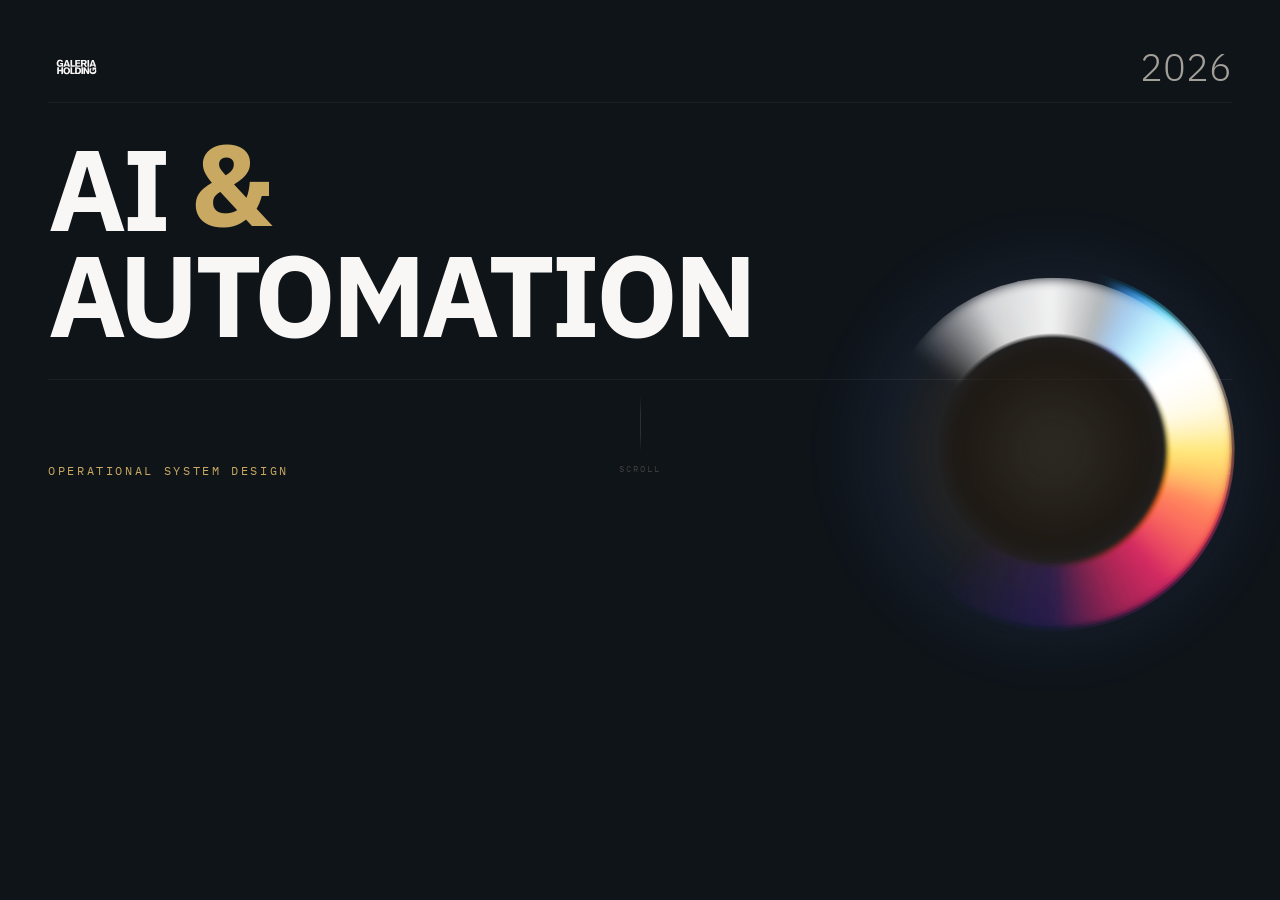
==== index.html @ 7ca1f075 "feat: capa v3 · anel 3D com aberração cromática (Apple-style) Substitui a onda concêntrica minimal p" ====
<!DOCTYPE html>
<html lang="pt-BR">
<head>
  <meta charset="UTF-8" />
  <meta name="viewport" content="width=device-width, initial-scale=1.0" />
  <meta name="description" content="AI &amp; Automation · Pitch Deck Executivo. Sistema operacional de IA para a Galeria Holding." />
  <title>AI &amp; Automation · Pitch Deck Executivo</title>

  <link rel="preconnect" href="https://fonts.googleapis.com" />
  <link rel="preconnect" href="https://fonts.gstatic.com" crossorigin />
  <!-- IBM Plex Sans + Mono · tipografia geométrica Bauhaus (display + body + labels técnicos).
       Inter Tight e Instrument Sans permanecem como fallback caso o CDN da Google falhe. -->
  <link href="https://fonts.googleapis.com/css2?family=IBM+Plex+Sans:wght@300;400;500;600;700&family=IBM+Plex+Mono:wght@400;500&family=Inter+Tight:wght@300;400;500;600;700&display=swap" rel="stylesheet" />

  <link rel="stylesheet" href="styles.css" />
</head>

<body class="is-on-cover">
  <!-- Watermark fixo do logo Galeria Holding · fica imóvel atrás dos slides -->
  <div class="watermark" aria-hidden="true"></div>

  <!-- ============================================================
       NAV FIXA — 4 atos (índice condensado)
       ============================================================ -->
  <nav class="nav" aria-label="Navegação primária">
    <a class="nav__brand" href="#sec-01" aria-label="Galeria Holding · AI &amp; Automation">
      <span class="nav__brand-logo" role="img" aria-label="Galeria Holding"></span>
      <span class="nav__brand-sep" aria-hidden="true">·</span>
      <span class="nav__brand-bu">AI &amp; Automation</span>
    </a>

    <ul class="nav__list" role="list">
      <li><a href="#sec-01" data-nav="01" data-ato-start="01" data-ato-end="04"><span class="nav__num">I</span><span class="nav__label">Visão</span></a></li>
      <li><a href="#sec-05" data-nav="05" data-ato-start="05" data-ato-end="11"><span class="nav__num">II</span><span class="nav__label">Modelo</span></a></li>
      <li><a href="#sec-12" data-nav="12" data-ato-start="12" data-ato-end="17"><span class="nav__num">III</span><span class="nav__label">Caso financeiro</span></a></li>
      <li><a href="#sec-18" data-nav="18" data-ato-start="18" data-ato-end="22"><span class="nav__num">IV</span><span class="nav__label">Decisão</span></a></li>
    </ul>

    <button class="nav__toggle" aria-label="Abrir menu" aria-expanded="false">
      <span></span><span></span><span></span>
    </button>
  </nav>

  <!-- Componente 1 — barra de progresso de scroll -->
  <div class="progress" aria-hidden="true">
    <div class="progress__fill" id="progress-fill"></div>
  </div>

  <main class="deck">

    <!-- ============================================================ -->
    <!-- SLIDE 00 · CAPA BRUTALIST                                     -->
    <!-- ============================================================ -->
    <section id="sec-00" class="section section--intro" data-section="00">
      <div class="intro">
        <header class="intro__top" data-reveal>
          <span class="intro__brand-logo" role="img" aria-label="Galeria Holding"></span>
          <span class="intro__year">2026</span>
        </header>

        <h1 class="intro__name" aria-label="AI &amp; Automation">
          <span class="intro__name-line" data-stagger="0">AI <span class="intro__amp" aria-hidden="true">&amp;</span></span>
          <span class="intro__name-line" data-stagger="1">AUTOMATION</span>
        </h1>

        <footer class="intro__bottom" data-reveal>
          <span class="intro__tagline">Operational System Design</span>
          <div class="intro__scroll" aria-hidden="true">
            <span class="intro__scroll-line"></span>
            <span class="intro__scroll-label">scroll</span>
          </div>
          <span class="intro__page">00 / 22</span>
        </footer>
      </div>

      <!-- ===========================================================
           Elemento visual · anel 3D com aberração cromática
           Inspirado em efeitos de luz refratada (Apple Vision Pro).
           Estrutura de divs com conic-gradient + radial mask + blur,
           rotacionando continuamente. Múltiplas camadas com hue-rotate
           e blend modes simulam separação RGB realista de prisma.
           =========================================================== -->
      <div class="intro__viz" aria-hidden="true">
        <div class="ring-3d">
          <!-- Halo difuso externo · respiração luminosa -->
          <div class="ring-3d__halo"></div>
          <!-- Anel base com gradiente espectral (camada principal) -->
          <div class="ring-3d__spectrum"></div>
          <!-- Aberração cromática · cópia deslocada em vermelho -->
          <div class="ring-3d__spectrum ring-3d__spectrum--r"></div>
          <!-- Aberração cromática · cópia deslocada em azul -->
          <div class="ring-3d__spectrum ring-3d__spectrum--b"></div>
          <!-- Highlight especular branco · simula reflexão de luz -->
          <div class="ring-3d__highlight"></div>
          <!-- Sombra interna · dá profundidade volumétrica -->
          <div class="ring-3d__shadow"></div>
        </div>
      </div>
    </section>

    <!-- ============================================================ -->
    <!-- SLIDE 01 · A Visão                                            -->
    <!-- ============================================================ -->
    <section id="sec-01" class="section section--cover" data-section="01" data-ato="I">
      <div class="aurora" aria-hidden="true">
        <div class="aurora__blob aurora__blob--a"></div>
        <div class="aurora__blob aurora__blob--b"></div>
        <div class="aurora__blob aurora__blob--c"></div>
      </div>

      <div class="container container--center">
        <div class="section__label" data-reveal>Ato I · 01 · A Visão</div>

        <h1 class="cover__headline">
          <span class="cover__line cover__line--mute" data-stagger="0">Vamos desenhar o sistema operacional de IA para toda a holding.</span>
          <span class="cover__line cover__line--accent" data-stagger="1">Começando pela agência.</span>
        </h1>

        <p class="cover__caption" data-stagger="2">
          Marcelo Azevedo · Founder, AI &amp; Automation
        </p>
      </div>
    </section>

    <!-- ============================================================ -->
    <!-- SLIDE 02 · O Diagnóstico                                      -->
    <!-- ============================================================ -->
    <section id="sec-02" class="section" data-section="02" data-ato="I">
      <div class="container">
        <header class="section__header">
          <div class="section__label" data-reveal>Ato I · 02 · O Diagnóstico</div>
          <h2 class="h2 big-statement" data-reveal>
            Quando alguém sai, o processo desaparece.
          </h2>
          <p class="section__sub" data-reveal>
            O grupo cresceu e as empresas se multiplicaram. Os processos operacionais que sustentam esse crescimento continuam descentralizados, dependentes de esforço manual e residentes na cabeça das pessoas que os executam.
          </p>
        </header>

        <div class="diag-grid">
          <article class="diag-item" data-reveal>
            <span class="diag-item__num">01</span>
            <h3 class="diag-item__title">A resposta histórica para o crescimento foi contratar.</h3>
            <p class="diag-item__body">Aumento linear de contratações perpetua a premissa de que faturamento exige aumento proporcional de folha de pagamento.</p>
          </article>
          <article class="diag-item" data-reveal>
            <span class="diag-item__num">02</span>
            <h3 class="diag-item__title">O desperdício operacional é invisível.</h3>
            <p class="diag-item__body">Não há medição centralizada. Por isso, nossa primeira entrega não é uma automação complexa. É um <strong>sistema de visibilidade</strong>.</p>
          </article>
        </div>
      </div>
    </section>

    <!-- ============================================================ -->
    <!-- SLIDE 03 · O Mapa Externo (condensado)                        -->
    <!-- ============================================================ -->
    <section id="sec-03" class="section" data-section="03" data-ato="I">
      <div class="container">
        <header class="section__header">
          <div class="section__label" data-reveal>Ato I · 03 · O Mapa Externo</div>
          <h2 class="h2 big-statement" data-reveal>
            A Publicis cresceu 5,8% em um mercado em contração.<br />
            <span class="accent-text">Eles mudaram a operação antes de implementar a tecnologia.</span>
          </h2>
        </header>

        <div class="hero-pair" data-reveal>
          <span class="hero-pair__num magnet" data-magnet>+5,8<span class="hero-pair__pct">%</span></span>
          <div class="hero-pair__caption">
            <span class="hero-pair__label">Crescimento orgânico Publicis 2024</span>
            <p>Acima da média do mercado global após €300M investidos em IA integrada.</p>
          </div>
        </div>

        <div class="market-cards">
          <article class="market-card" data-reveal>
            <header class="market-card__head">
              <h4 class="market-card__brand">WPP Open</h4>
              <span class="market-card__tag">Plataforma própria de IA</span>
            </header>
            <ul class="market-card__stats">
              <li><span class="stat__num">50.000</span><span class="stat__label">usuários ativos/mês</span></li>
              <li><span class="stat__num">29.000</span><span class="stat__label">agentes customizados</span></li>
              <li class="market-card__highlight">
                <span class="stat__num">2 semanas → 4 minutos</span>
                <span class="stat__label">tempo de criação de campanha</span>
              </li>
            </ul>
          </article>

          <article class="market-card" data-reveal>
            <header class="market-card__head">
              <h4 class="market-card__brand">Publicis CoreAI</h4>
              <span class="market-card__tag">Operating model AI-powered</span>
            </header>
            <ul class="market-card__stats">
              <li><span class="stat__num">€300M</span><span class="stat__label">em 3 anos</span></li>
              <li><span class="stat__num">73%</span><span class="stat__label">do modelo operacional integrado</span></li>
              <li class="market-card__highlight">
                <span class="stat__num">Talentos, governança e cobrança</span>
                <span class="stat__label">alterados antes da automação</span>
              </li>
            </ul>
          </article>
        </div>

        <p class="section__footnote" data-reveal>
          Esses números calibram direção estratégica, não escala comparável de investimento.
        </p>
      </div>
    </section>

    <!-- ============================================================ -->
    <!-- SLIDE 04 · 95% Falham                                         -->
    <!-- ============================================================ -->
    <section id="sec-04" class="section" data-section="04" data-ato="I">
      <div class="container">
        <header class="section__header">
          <div class="section__label" data-reveal>Ato I · 04 · 95% Falham</div>
          <h2 class="h2 big-statement" data-reveal>
            95% dos projetos de IA fracassam.<br />
            <span class="accent-text">Nós vamos suceder porque medimos tudo, encerramos projetos ruins rapidamente e exigimos comprovação financeira.</span>
          </h2>
        </header>

        <div class="stat-confront" data-reveal>
          <div class="stat-confront__dominant">
            <span class="stat-confront__num magnet" data-magnet>95<span class="stat-confront__pct">%</span></span>
            <p class="stat-confront__caption">
              dos pilotos de IA generativa em empresas não geram impacto mensurável no P&amp;L.
              <cite>MIT Sloan Management Review, 2025</cite>
            </p>
          </div>
          <div class="stat-confront__minor">
            <span class="stat-confront__num stat-confront__num--accent magnet" data-magnet>5<span class="stat-confront__pct">%</span></span>
            <p class="stat-confront__caption">os que capturam valor financeiro real.</p>
          </div>
        </div>

        <div class="reason-list" data-reveal>
          <article class="reason-item">
            <span class="reason-item__num">01</span>
            <p><strong>Hipóteses pré-registradas + análise causal.</strong> Tempos e metas travados em Git antes de qualquer desenvolvimento.</p>
          </article>
          <article class="reason-item">
            <span class="reason-item__num">02</span>
            <p><strong>Checkpoints com critérios numéricos de corte.</strong> Stage Gates financeiros explícitos. O projeto que não performa, morre.</p>
          </article>
          <article class="reason-item">
            <span class="reason-item__num">03</span>
            <p><strong>Validação estatística em grupos de controle.</strong> Nunca aceitamos relatos subjetivos como métrica de sucesso.</p>
          </article>
        </div>
      </div>
    </section>

    <!-- ============================================================ -->
    <!-- SLIDE 05 · Laboratório → Destino                              -->
    <!-- ============================================================ -->
    <section id="sec-05" class="section" data-section="05" data-ato="II">
      <div class="container">
        <header class="section__header">
          <div class="section__label" data-reveal>Ato II · 05 · Laboratório → Destino</div>
          <h2 class="h2 big-statement" data-reveal>
            A agência é nosso laboratório de testes.<br />
            <span class="accent-text">A holding é o destino final da escala.</span>
          </h2>
          <p class="section__sub" data-reveal>
            Iniciamos onde temos a maior densidade de processos e a infraestrutura técnica mais madura. Quando o modelo gerar retorno comprovado, escalamos para o resto do grupo com risco praticamente zero.
          </p>
        </header>

        <div class="lab-flow" data-reveal>
          <div class="lab-flow__stage lab-flow__stage--lab">
            <span class="lab-flow__role">Laboratório</span>
            <span class="lab-flow__entity">Agência</span>
            <p class="lab-flow__why">
              Processos repetitivos de alta frequência. Equipes habituadas a fluxos ágeis. Infraestrutura de dados madura.
            </p>
          </div>
          <div class="lab-flow__connector" aria-hidden="true">
            <span class="lab-flow__arrow">↗</span>
            <span class="lab-flow__connector-label">propriedade intelectual replicável</span>
          </div>
          <div class="lab-flow__stage lab-flow__stage--dest">
            <span class="lab-flow__role">Destino</span>
            <span class="lab-flow__entity">Galeria <strong>Holding</strong></span>
            <p class="lab-flow__why">
              As demais empresas herdam tecnologia testada. <strong>Tempo de implementação reduzido pela metade.</strong>
            </p>
          </div>
        </div>

        <div class="reason-list" data-reveal>
          <article class="reason-item">
            <span class="reason-item__num">01</span>
            <p><strong>Densidade de processos repetitivos.</strong> A agência concentra o maior volume de fluxos de alta frequência da holding.</p>
          </article>
          <article class="reason-item">
            <span class="reason-item__num">02</span>
            <p><strong>Metodologia documentada como propriedade intelectual.</strong> O conhecimento criado no laboratório vira playbook replicável para as demais empresas do grupo.</p>
          </article>
          <article class="reason-item">
            <span class="reason-item__num">03</span>
            <p><strong>A janela de diferenciação está se fechando.</strong> A vantagem competitiva de hoje vira paridade em 2026 e desvantagem em 2027 se não agirmos agora.</p>
          </article>
        </div>
      </div>
    </section>

    <!-- ============================================================ -->
    <!-- SLIDE 06 · Duas Frentes + Reverse Discovery                   -->
    <!-- ============================================================ -->
    <section id="sec-06" class="section" data-section="06" data-ato="II">
      <div class="container">
        <header class="section__header">
          <div class="section__label" data-reveal>Ato II · 06 · Duas Frentes</div>
          <h2 class="h2 big-statement" data-reveal>
            Os operadores mapeiam seus gargalos. Os engenheiros constroem as soluções.<br />
            <span class="accent-text">Ninguém resiste porque ninguém foi deixado de fora do design.</span>
          </h2>
          <p class="section__sub" data-reveal>
            Duas frentes integradas em retroalimentação contínua: a Sala de Testes capacita operadores a desenharem seus protótipos. A Automação produtiza o que foi validado.
          </p>
        </header>

        <aside class="reverse-discovery" data-reveal>
          <span class="reverse-discovery__tag">O Diferencial · Reverse Discovery</span>
          <p class="reverse-discovery__claim">
            Em transformação digital tradicional: liderança define, técnicos constroem, funcionários resistem.
            <strong>O custo de change management supera o custo de desenvolvimento.</strong>
          </p>
          <ol class="reverse-discovery__steps">
            <li><span class="rd-step__num">1</span> Os operadores mapeiam seus próprios gargalos <em>(semanas 1–2)</em></li>
            <li><span class="rd-step__num">2</span> Eles mesmos constroem protótipos e validam com dados reais <em>(semanas 3–6)</em></li>
            <li><span class="rd-step__num">3</span> A engenharia produtiza o que já foi validado <em>(semanas 7–8)</em></li>
          </ol>
          <p class="reverse-discovery__close">
            O resultado é duplo: gera <strong>propriedade intelectual e cultura de IA simultaneamente</strong>, e elimina o maior custo invisível de qualquer transformação digital: a resistência das equipes.
          </p>
        </aside>

        <div class="frentes" data-reveal>
          <article class="frente frente--evang">
            <span class="frente__tag">Sala de Testes</span>
            <h3 class="frente__title">Metodologia proprietária de Sala de Testes.</h3>
            <p class="frente__body">
              Capacitamos os próprios profissionais operacionais a mapearem seus gargalos, identificarem oportunidades de ganho de tempo e testarem protótipos em suas rotinas diárias.
              <strong>Não trazemos consultores externos para desenhar processos teóricos.</strong>
            </p>
          </article>
          <span class="frentes__loop" aria-hidden="true">⇄</span>
          <article class="frente frente--auto">
            <span class="frente__tag">Automação</span>
            <h3 class="frente__title">Engenharia que produtiza o protótipo validado.</h3>
            <p class="frente__body">
              O time técnico assume os protótipos aprovados pelo usuário final e os transforma em sistemas escaláveis, seguros e integrados. O que a Sala de Testes descobre como prioridade, a Automação constrói como produto.
            </p>
          </article>
        </div>
      </div>
    </section>

    <!-- ============================================================ -->
    <!-- SLIDE 07 · NOVO · Modelo de Negócio Transformado              -->
    <!-- ============================================================ -->
    <section id="sec-07" class="section" data-section="07" data-ato="II">
      <div class="container">
        <header class="section__header">
          <div class="section__label" data-reveal>Ato II · 07 · Modelo de Negócio</div>
          <h2 class="h2 big-statement" data-reveal>
            A eficiência interna nos dá o poder de migrar do modelo de hora/homem<br />
            <span class="accent-text">para modelos comerciais que multiplicam nossa margem de lucro.</span>
          </h2>
          <p class="section__sub" data-reveal>
            No modelo tradicional, eficiência é punida: entregamos mais rápido, cobramos menos. A automação rompe essa barreira ao transformar tempo economizado em margem líquida direta.
          </p>
        </header>

        <div class="frentes" data-reveal>
          <article class="frente frente--evang">
            <span class="frente__tag">Modelo Tradicional</span>
            <h3 class="frente__title">Venda de horas · teto de margem.</h3>
            <p class="frente__body">
              Cobrança por FTE/FEE. Se entregamos o trabalho mais rápido com IA, <strong>faturamos menos do cliente</strong>. Crescimento de receita exige crescimento linear de headcount. Margem operacional comprimida.
            </p>
          </article>
          <span class="frentes__loop" aria-hidden="true">⇄</span>
          <article class="frente frente--auto">
            <span class="frente__tag">Modelo Transformado</span>
            <h3 class="frente__title">Cobrança por entregáveis · margem exponencial.</h3>
            <p class="frente__body">
              <em>Delivery-based</em>, <em>success fee</em>, pacotes estruturados. O tempo economizado pelas automações vira <strong>margem líquida direta</strong>. Mesma equipe atende mais contas sem novas contratações.
            </p>
          </article>
        </div>

        <aside class="callout-soft" data-reveal>
          <span class="callout-soft__tag">A regra do jogo comercial</span>
          <p>
            Não estamos apenas automatizando processos. Estamos <strong>desacoplando a receita do tamanho da equipe</strong>. Toda a velocidade que a IA nos der será revertida em margem líquida para a holding — não em redução de fatura para o cliente.
          </p>
        </aside>
      </div>
    </section>

    <!-- ============================================================ -->
    <!-- SLIDE 08 · NOVO · Diferencial Competitivo · IP Proprietário   -->
    <!-- ============================================================ -->
    <section id="sec-08" class="section" data-section="08" data-ato="II">
      <div class="container">
        <header class="section__header">
          <div class="section__label" data-reveal>Ato II · 08 · IP Proprietário</div>
          <h2 class="h2 big-statement" data-reveal>
            Não estamos comprando software de terceiros.<br />
            <span class="accent-text">Estamos criando propriedade intelectual que aumenta o valuation da holding.</span>
          </h2>
          <p class="section__sub" data-reveal>
            Consultorias externas entregam soluções genéricas. A AI &amp; Automation desenvolve produtos sob medida que se transformam em ativos intangíveis valiosos e novas linhas de receita.
          </p>
        </header>

        <div class="hero-anchor" data-reveal>
          <span class="hero-anchor__num magnet" data-magnet>IP</span>
          <p class="hero-anchor__caption">
            <strong>Intellectual Property</strong> proprietária gerada pelas soluções customizadas desenvolvidas internamente. O que começa como eficiência interna vira receita externa.
          </p>
        </div>

        <ol class="phases-line" data-reveal>
          <li class="phase-step">
            <span class="phase-step__week">1</span>
            <span class="phase-step__title">Reverse Discovery</span>
            <p class="phase-step__detail">Soluções desenhadas pelos próprios operadores. Cada automação resolve uma dor real, mapeada na ponta.</p>
          </li>
          <li class="phase-step">
            <span class="phase-step__week">2</span>
            <span class="phase-step__title">IP Interno</span>
            <p class="phase-step__detail">Engenharia produtiza o validado. Surgem ativos intangíveis exclusivos da holding.</p>
          </li>
          <li class="phase-step">
            <span class="phase-step__week">3</span>
            <span class="phase-step__title">Replicação Holding</span>
            <p class="phase-step__detail">Mesmas soluções escaladas para as outras empresas do grupo a custo marginal próximo de zero.</p>
          </li>
          <li class="phase-step phase-step--reveal">
            <span class="phase-step__week">4</span>
            <span class="phase-step__title">SaaS / Serviço Externo</span>
            <p class="phase-step__detail">Produtos empacotados e licenciados ao mercado. O que começa como eficiência interna vira <strong>receita incremental para o grupo</strong>.</p>
            <span class="phase-step__badge">Nova linha de receita</span>
          </li>
        </ol>

        <p class="section__footnote" data-reveal>
          Se contratarmos uma consultoria externa, terão a mesma tecnologia que qualquer concorrente. Ao construir internamente via Reverse Discovery, criamos <strong>diferenciação competitiva sustentável</strong>.
        </p>
      </div>
    </section>

    <!-- ============================================================ -->
    <!-- SLIDE 09 · Sala de Testes · 8 Semanas                         -->
    <!-- ============================================================ -->
    <section id="sec-09" class="section" data-section="09" data-ato="II">
      <div class="container">
        <header class="section__header">
          <div class="section__label" data-reveal>Ato II · 09 · Sala de Testes</div>
          <h2 class="h2 big-statement" data-reveal>
            Do gargalo identificado à solução em produção: 8 semanas.<br />
            <span class="accent-text">Sem exceções.</span>
          </h2>
          <p class="section__sub" data-reveal>
            O operador valida o valor prático no dia a dia. A engenharia consolida a arquitetura. Ciclo curto, entrega contínua.
          </p>
        </header>

        <div class="hero-anchor" data-reveal>
          <span class="hero-anchor__num magnet" data-magnet>8 <span class="hero-anchor__unit">semanas</span></span>
          <p class="hero-anchor__caption">
            Prazo limite para um departamento passar do mapeamento de dores à entrega de protótipo funcional documentado em produção.
          </p>
        </div>

        <ol class="phases-line" data-reveal>
          <li class="phase-step">
            <span class="phase-step__week">1 · 2</span>
            <span class="phase-step__title">Discovery Operacional</span>
            <p class="phase-step__detail">Distribuição de licenças seguras. Mapeamento de gargalos e retrabalho. <strong>Identificação de 3 projetos prioritários.</strong></p>
          </li>
          <li class="phase-step">
            <span class="phase-step__week">3 · 4</span>
            <span class="phase-step__title">Primeiros testes</span>
            <p class="phase-step__detail">Squads por processo. Construção guiada de prompts e fluxos com acompanhamento diário.</p>
          </li>
          <li class="phase-step">
            <span class="phase-step__week">5 · 6</span>
            <span class="phase-step__title">Iteração e validação</span>
            <p class="phase-step__detail">Refinamento técnico. Testes com dados reais de campanhas sob supervisão de engenharia.</p>
          </li>
          <li class="phase-step">
            <span class="phase-step__week">7</span>
            <span class="phase-step__title">Documentação</span>
            <p class="phase-step__detail">Manual de uso, limites técnicos do modelo e onboarding para o restante do time.</p>
          </li>
          <li class="phase-step">
            <span class="phase-step__week">8</span>
            <span class="phase-step__title">Apresentação e escala</span>
            <p class="phase-step__detail">Demonstração pelo próprio time. Liberação para uso diário. <strong>Quem construiu vira embaixador natural.</strong></p>
          </li>
        </ol>

        <aside class="callout-soft" data-reveal>
          <span class="callout-soft__tag">Sandbox seguro + aceleração Google</span>
          <p>
            Todo o processo roda sob governança estrita em <strong>Claude Enterprise e Gemini Pro</strong>, licenças corporativas com isolamento total de dados confidenciais.
            Hackatons intensivos em <strong>parceria direta com a engenharia do Google</strong> aceleram o desenvolvimento de soluções complexas.
          </p>
        </aside>
      </div>
    </section>

    <!-- ============================================================ -->
    <!-- SLIDE 10 · 9 Departamentos (BS otimizado v3.0)                -->
    <!-- ============================================================ -->
    <section id="sec-10" class="section" data-section="10" data-ato="II">
      <div class="container">
        <header class="section__header">
          <div class="section__label" data-reveal>Ato II · 10 · 9 Departamentos</div>
          <h2 class="h2 big-statement" data-reveal>
            Isto não é um plano conceitual.<br />
            <span class="accent-text">É uma operação em andamento com roadmap claro para cobrir a maior parte da nossa força de trabalho.</span>
          </h2>
          <p class="section__sub" data-reveal>
            <strong>Discovery Ativo</strong> em 4 departamentos (Dados, Mídia, Estratégia, Produção). 5 próximos na fila com cronograma definido. Cada empresa da holding herda uma metodologia já validada.
          </p>
        </header>

        <div class="hero-anchor" data-reveal>
          <span class="hero-anchor__num magnet" data-magnet>9 <span class="hero-anchor__unit">departamentos</span></span>
          <p class="hero-anchor__caption">
            Escopo total de atuação. As áreas escolhidas concentram a maior parte do headcount e dos custos operacionais do grupo.
          </p>
        </div>

        <div class="dept-grid" data-reveal>
          <div class="dept-group dept-group--active">
            <span class="dept-group__status">● Discovery Ativo</span>
            <ul class="dept-list">
              <li><span class="dept-list__name">Dados</span><span class="dept-list__scope">Relatórios, análises táticas, taxonomia, data quality</span></li>
              <li><span class="dept-list__name">Mídia</span><span class="dept-list__scope">Pacing, taxonomia, plano de mídia, requisição, otimização</span></li>
              <li><span class="dept-list__name">Estratégia</span><span class="dept-list__scope">Mapeamento em andamento</span></li>
              <li><span class="dept-list__name">Produção</span><span class="dept-list__scope">Mapeamento em andamento</span></li>
            </ul>
          </div>
          <div class="dept-group dept-group--planned">
            <span class="dept-group__status">○ Planejados</span>
            <ul class="dept-list">
              <li><span class="dept-list__name">Criação</span><span class="dept-list__scope">Inclui outras agências da holding</span></li>
              <li><span class="dept-list__name">Negócios</span><span class="dept-list__scope">Próxima rodada</span></li>
              <li><span class="dept-list__name">Jurídico</span><span class="dept-list__scope">Próxima rodada</span></li>
              <li><span class="dept-list__name">Financeiro</span><span class="dept-list__scope">Próxima rodada</span></li>
              <li><span class="dept-list__name">Talentos &amp; Cultura</span><span class="dept-list__scope">Habilita a transformação cultural da adoção</span></li>
            </ul>
          </div>
        </div>

        <p class="section__footnote" data-reveal>
          A escolha dos 9 setores se baseia em critério financeiro: eles concentram a grande maioria dos funcionários da holding.
          <strong>O mapa de 9 é o multiplicador real do investimento.</strong>
        </p>
      </div>
    </section>

    <!-- ============================================================ -->
    <!-- SLIDE 11 · Duas Camadas de Entrega                            -->
    <!-- ============================================================ -->
    <section id="sec-11" class="section" data-section="11" data-ato="II">
      <div class="container">
        <header class="section__header">
          <div class="section__label" data-reveal>Ato II · 11 · Duas Camadas</div>
          <h2 class="h2 big-statement" data-reveal>
            Em 60 dias, todos na holding veem valor prático.<br />
            <span class="accent-text">Em 6 meses, as automações profundas geram impacto estrutural.</span>
          </h2>
          <p class="section__sub" data-reveal>
            Duas camadas correndo em paralelo: Ferramentas Universais imediatas + Automações por Frente que sustentam o retorno financeiro.
          </p>
        </header>

        <div class="hero-anchor" data-reveal>
          <span class="hero-anchor__num magnet" data-magnet>60 <span class="hero-anchor__unit">dias</span></span>
          <p class="hero-anchor__caption">
            Prazo para implementação das Ferramentas Universais em todas as empresas da holding.
          </p>
        </div>

        <div class="layer-block layer-block--a" data-reveal>
          <span class="layer-block__tag">Bloco A · Ferramentas Universais</span>
          <p class="layer-block__intro">Horizontais. Aplicáveis a qualquer profissional, independente do departamento. Baixíssima complexidade. Alto impacto perceptível imediato.</p>
          <div class="tool-grid">
            <div class="tool"><span class="tool__name">Organização de calendário</span><span class="tool__impact">Menos retrabalho de reagendamento</span></div>
            <div class="tool"><span class="tool__name">Lembretes de cronograma</span><span class="tool__impact">Redução de atrasos por esquecimento</span></div>
            <div class="tool"><span class="tool__name">Filtro de e-mails</span><span class="tool__impact">Foco no que importa, menos ruído</span></div>
            <div class="tool"><span class="tool__name">Follow-up automático</span><span class="tool__impact">Nenhuma entrega cai no esquecimento</span></div>
            <div class="tool"><span class="tool__name">Atas inteligentes</span><span class="tool__impact">Horas semanais de transcrição eliminadas</span></div>
            <div class="tool"><span class="tool__name">Refinamento de briefings</span><span class="tool__impact">Menos rodadas de revisão</span></div>
          </div>
        </div>

        <div class="layer-block layer-block--b" data-reveal>
          <span class="layer-block__tag">Bloco B · Automações por Frente · Mídia + Dados</span>
          <table class="auto-table">
            <thead>
              <tr><th>Tipo</th><th>Mídia</th><th>Dados</th></tr>
            </thead>
            <tbody>
              <tr><td><strong>Monitoramento</strong></td><td>Pacing de campanha</td><td>Relatórios de acompanhamento</td></tr>
              <tr><td><strong>Classificação</strong></td><td>Taxonomia de campanhas</td><td>Validação de taxonomia</td></tr>
              <tr><td><strong>Geração</strong></td><td>Plano de mídia</td><td>Construção de apresentações</td></tr>
              <tr><td><strong>Análise</strong></td><td>Otimização de campanha</td><td>Análises e recomendações</td></tr>
              <tr><td><strong>Integridade</strong></td><td>Requisição de materiais</td><td>Data quality no banco</td></tr>
            </tbody>
          </table>
          <p class="auto-table__footer">
            Stack universal: <strong>n8n · Claude · BigQuery</strong>. Human-in-the-loop em todas. O sistema nunca executa sozinho.
          </p>
        </div>
      </div>
    </section>

    <!-- ============================================================ -->
    <!-- SLIDE 12 · NOVO · Cenários de Futuro                          -->
    <!-- ============================================================ -->
    <section id="sec-12" class="section" data-section="12" data-ato="III">
      <div class="container">
        <header class="section__header">
          <div class="section__label" data-reveal>Ato III · 12 · Cenários de Futuro</div>
          <h2 class="h2 big-statement" data-reveal>
            Sem a unidade, nosso custo de folha crescerá de forma linear com a receita.<br />
            <span class="accent-text">Com a unidade, estabilizamos a folha e escalamos a margem.</span>
          </h2>
        </header>

        <div class="hero-anchor" data-reveal>
          <span class="hero-anchor__num magnet" data-magnet>2.5×</span>
          <p class="hero-anchor__caption">
            Multiplicador médio de custo de contratação e estrutura operacional que a holding enfrentará nos próximos 3 anos se mantiver o crescimento baseado apenas em headcount.
          </p>
        </div>

        <div class="frentes" data-reveal>
          <article class="frente frente--evang">
            <span class="frente__tag">Cenário Sem AI &amp; Automation</span>
            <h3 class="frente__title">Custos sobem na mesma velocidade da receita.</h3>
            <p class="frente__body">
              Para atender o crescimento da carteira, a holding contrata na proporção de novos headcounts. <strong>Margem operacional espremida.</strong> Exposição a custos trabalhistas, turnover e tempo de onboarding cresce.
            </p>
          </article>
          <span class="frentes__loop" aria-hidden="true">⇄</span>
          <article class="frente frente--auto">
            <span class="frente__tag">Cenário Com AI &amp; Automation</span>
            <h3 class="frente__title">Folha estabiliza, receita continua subindo.</h3>
            <p class="frente__body">
              O investimento na unidade estabiliza a necessidade de contratações básicas. A capacidade liberada absorve novos escopos com a equipe atual. <strong>Boca de jacaré de margem líquida se abre.</strong>
            </p>
          </article>
        </div>

        <p class="section__footnote" data-reveal>
          Com a unidade, o custo operacional por cliente atendido cai progressivamente. Sem ela, a holding cresce — mas não enriquece.
        </p>
      </div>
    </section>

    <!-- ============================================================ -->
    <!-- SLIDE 13 · Capacidade Liberada (120h)                         -->
    <!-- ============================================================ -->
    <section id="sec-13" class="section" data-section="13" data-ato="III">
      <div class="container">
        <header class="section__header">
          <div class="section__label" data-reveal>Ato III · 13 · Capacidade Liberada</div>
          <h2 class="h2 big-statement" data-reveal>
            Se 30 profissionais de Mídia e Dados economizarem apenas 4 horas por semana,<br />
            <span class="accent-text">criamos um ativo de 120 horas semanais de capacidade produtiva para a holding.</span>
          </h2>
          <p class="section__sub" data-reveal>
            O objetivo da eficiência não é apenas reduzir custos. É criar flexibilidade operacional — capacidade que pode ser direcionada para novos escopos, qualidade estratégica e desenho de novas soluções.
          </p>
        </header>

        <div class="hero-anchor" data-reveal>
          <span class="hero-anchor__num magnet" data-magnet>120 <span class="hero-anchor__unit">h/semana</span></span>
          <p class="hero-anchor__caption">
            Volume total de horas operacionais liberadas semanalmente sobre uma base conservadora de 30 profissionais de Mídia e Dados.
          </p>
        </div>

        <div class="reason-list" data-reveal>
          <article class="reason-item">
            <span class="reason-item__num">01</span>
            <p><strong>Absorver novos escopos.</strong> Atender clientes atuais com mais escopo sem necessidade de novas contratações.</p>
          </article>
          <article class="reason-item">
            <span class="reason-item__num">02</span>
            <p><strong>Qualidade estratégica.</strong> Profundidade das entregas aumenta, reduzindo risco de perda de contas.</p>
          </article>
          <article class="reason-item">
            <span class="reason-item__num">03</span>
            <p><strong>Desenho de novas soluções.</strong> Profissionais sêniores dedicam tempo a IP que gera nova receita.</p>
          </article>
        </div>

        <p class="section__footnote" data-reveal>
          Os números exatos de impacto financeiro desta capacidade serão calculados em conjunto com o CFO, com base nas taxas de conversão de novos negócios e nos custos reais de contratação evitados.
        </p>
      </div>
    </section>

    <!-- ============================================================ -->
    <!-- SLIDE 14 · NOVO · Novo Modelo Comercial                       -->
    <!-- ============================================================ -->
    <section id="sec-14" class="section" data-section="14" data-ato="III">
      <div class="container">
        <header class="section__header">
          <div class="section__label" data-reveal>Ato III · 14 · Novo Modelo Comercial</div>
          <h2 class="h2 big-statement" data-reveal>
            Desde o Dia 1, qualquer novo cliente entra em modelos de cobrança flexíveis.<br />
            <span class="accent-text">O tempo economizado pela IA vira margem líquida direta.</span>
          </h2>
          <p class="section__sub" data-reveal>
            No modelo de horas, a eficiência destrói receita. No modelo de entregáveis, ela maximiza o lucro. A transição comercial não é consequência — é parte do desenho.
          </p>
        </header>

        <div class="hero-anchor" data-reveal>
          <span class="hero-anchor__num magnet" data-magnet>100<span class="hero-anchor__unit">%</span></span>
          <p class="hero-anchor__caption">
            Percentual do ganho de eficiência interna retido como margem líquida quando operamos sob modelos comerciais de entregáveis ou taxa de sucesso.
          </p>
        </div>

        <div class="phases-line" data-reveal>
          <div class="phase-step">
            <span class="phase-step__week">Ano 1</span>
            <span class="phase-step__title">Novos clientes</span>
            <p class="phase-step__detail">Todos os novos contratos entram sob <strong>delivery-based, success fee ou pacotes estruturados</strong>. Ganho de eficiência retido como margem.</p>
          </div>
          <div class="phase-step">
            <span class="phase-step__week">Ano 2</span>
            <span class="phase-step__title">Renovações</span>
            <p class="phase-step__detail">Transição progressiva dos clientes atuais do modelo FTE/FEE para os novos modelos. Blindagem contra deflação de preços do mercado.</p>
          </div>
          <div class="phase-step">
            <span class="phase-step__week">∞</span>
            <span class="phase-step__title">Margem composta</span>
            <p class="phase-step__detail">A discussão comercial migra de "quantas horas levou" para "qual valor foi entregue". Senioridade do time é valorizada.</p>
          </div>
        </div>

        <p class="section__footnote" data-reveal>
          Se vendermos horas e usarmos IA para sermos mais rápidos, faturamos menos. <strong>Por isso a estratégia comercial é rígida desde o Dia 1.</strong>
        </p>
      </div>
    </section>

    <!-- ============================================================ -->
    <!-- SLIDE 15 · Investimento Ano 1 (tabela detalhada)              -->
    <!-- ============================================================ -->
    <section id="sec-15" class="section" data-section="15" data-ato="III">
      <div class="container">
        <header class="section__header">
          <div class="section__label" data-reveal>Ato III · 15 · Investimento Ano 1</div>
          <h2 class="h2 big-statement" data-reveal>
            Orçamento focado exclusivamente em pessoas e infraestrutura técnica.<br />
            <span class="accent-text">Sem margem de lucro. Cada real com destinação auditável.</span>
          </h2>
          <p class="section__sub" data-reveal>
            Multiplicador 1.5× sobre a massa salarial reflete o custo real fully-loaded (salário + encargos + benefícios), sem nenhuma margem embutida.
          </p>
        </header>

        <div class="hero-anchor" data-reveal>
          <span class="hero-anchor__num magnet" data-magnet>R$ 1.62M</span>
          <p class="hero-anchor__caption">
            Investimento anual em folha de pagamento da equipe especializada. Massa salarial × 1.5× de custo total fully-loaded, sem margem de lucro.
          </p>
        </div>

        <div class="calc-stack" data-reveal>
          <div class="calc-row"><span class="calc-row__key">Marcelo Azevedo · Head / Founder <em>(R$ 36.000 × 1.5×)</em></span><span class="calc-row__val">R$ 648.000/ano</span></div>
          <div class="calc-row"><span class="calc-row__key">João Silva · Product Design Lead <em>(R$ 18.000 × 1.5×)</em></span><span class="calc-row__val">R$ 324.000/ano</span></div>
          <div class="calc-row"><span class="calc-row__key">3 Desenvolvedores · Engenharia de IA <em>(R$ 12.000 × 3 × 1.5×)</em></span><span class="calc-row__val">R$ 648.000/ano</span></div>
          <div class="calc-row calc-row--emph"><span class="calc-row__key">Subtotal Pessoas · Equipe central da unidade</span><span class="calc-row__val accent-text">R$ 1.620.000</span></div>
        </div>

        <aside class="callout-soft" data-reveal>
          <span class="callout-soft__tag">Regras de governança financeira</span>
          <p>
            <strong>Multiplicador 1.5×:</strong> custo real fully-loaded (salário + encargos + benefícios), sem margem de lucro embutida.<br />
            <strong>Licenças NÃO saem do orçamento central:</strong> Claude Pro (R$ 153/mês por usuário) e Gemini Pro são repassados ao centro de custo de cada departamento participante conforme o rollout da sala de testes.<br />
            <strong>Desenvolvimento de automações específicas:</strong> orçados projeto a projeto, fora deste orçamento inicial. Cada um requer aprovação separada.<br />
            <strong>Infraestrutura técnica (Google Cloud / Tools) e investimento total Ano 1:</strong> valores a definir em conjunto com o CFO antes da apresentação final.
          </p>
        </aside>
      </div>
    </section>

    <!-- ============================================================ -->
    <!-- SLIDE 16 · NOVO · Estrutura de Equipe                         -->
    <!-- ============================================================ -->
    <section id="sec-16" class="section" data-section="16" data-ato="III">
      <div class="container">
        <header class="section__header">
          <div class="section__label" data-reveal>Ato III · 16 · Estrutura de Equipe</div>
          <h2 class="h2 big-statement" data-reveal>
            Cinco profissionais seniores dedicados exclusivamente<br />
            <span class="accent-text">a transformar a operação e construir nossos produtos proprietários de IA.</span>
          </h2>
          <p class="section__sub" data-reveal>
            Equipe enxuta e altamente especializada em tempo integral. Sem consultoria externa, sem dependência de fornecedores.
          </p>
        </header>

        <div class="hero-anchor" data-reveal>
          <span class="hero-anchor__num magnet" data-magnet>5 <span class="hero-anchor__unit">FTEs</span></span>
          <p class="hero-anchor__caption">
            Profissionais em tempo integral dedicados à unidade: Head, Product Design Lead e três engenheiros de desenvolvimento de IA.
          </p>
        </div>

        <div class="owners" data-reveal>
          <article class="owner-card">
            <span class="owner-card__role">Head / Founder</span>
            <span class="owner-card__name">Marcelo Azevedo</span>
            <p class="owner-card__scope">
              Direção estratégica da unidade · alinhamento com board da holding · governança de mensuração de resultados · condução das negociações comerciais para implementação dos novos modelos de cobrança.
            </p>
          </article>
          <article class="owner-card">
            <span class="owner-card__role">Product Design Lead</span>
            <span class="owner-card__name">João Silva</span>
            <p class="owner-card__scope">
              Aplicação da metodologia proprietária de Reverse Discovery nas salas de testes · treinamento das equipes dos departamentos · tradução de protótipos em especificações de produto.
            </p>
          </article>
        </div>

        <div class="engineers-line" data-reveal>
          <span class="engineers-line__tag">3 Desenvolvedores · Engenharia de IA</span>
          <p>
            Desenvolvimento técnico das soluções · integração de APIs (<strong>OpenAI, Google Cloud, Claude</strong>) · segurança de dados · desenvolvimento de agentes autônomos · garantia de integração com a infraestrutura de dados da holding.
          </p>
        </div>

        <p class="section__footnote" data-reveal>
          Equipe focada 100% em gerar valor operacional e IP proprietário para a holding. Sem desperdício de overhead.
        </p>
      </div>
    </section>

    <!-- ============================================================ -->
    <!-- SLIDE 17 · NOVO · Riscos & Mitigações                         -->
    <!-- ============================================================ -->
    <section id="sec-17" class="section" data-section="17" data-ato="III">
      <div class="container">
        <header class="section__header">
          <div class="section__label" data-reveal>Ato III · 17 · Riscos &amp; Mitigações</div>
          <h2 class="h2 big-statement" data-reveal>
            Identificamos os três maiores riscos do projeto<br />
            <span class="accent-text">e desenhamos travas de segurança operacionais e técnicas para cada um deles.</span>
          </h2>
        </header>

        <div class="hero-anchor" data-reveal>
          <span class="hero-anchor__num magnet" data-magnet>Zero</span>
          <p class="hero-anchor__caption">
            Tolerância aceita para vazamento de dados de clientes ou desenvolvimento de soluções sem validação real.
          </p>
        </div>

        <div class="reason-list" data-reveal>
          <article class="reason-item">
            <span class="reason-item__num">01</span>
            <p><strong>Vazamento de dados de clientes.</strong> Mitigação: <em>Sandbox Seguro</em>. Licenças corporativas <strong>Claude Enterprise + Gemini Pro</strong> vinculadas à organização. Dados isolados dentro do perímetro de segurança da holding.</p>
          </article>
          <article class="reason-item">
            <span class="reason-item__num">02</span>
            <p><strong>Resistência das equipes na adoção.</strong> Mitigação: <em>Reverse Discovery</em>. Soluções desenhadas pelos próprios operadores nas salas de testes. Quem pede a automação é quem valida e usa.</p>
          </article>
          <article class="reason-item">
            <span class="reason-item__num">03</span>
            <p><strong>Desperdício em soluções inúteis.</strong> Mitigação: <em>Checkpoints com critérios de corte</em>. Engenharia só inicia desenvolvimento após o protótipo ser testado e validado com dados reais pelos operadores.</p>
          </article>
        </div>

        <p class="section__footnote" data-reveal>
          Sandbox Seguro garante conformidade com a LGPD e com as políticas de segurança de dados da holding. Toda automação que publica, envia ou modifica dados de produção passa por aprovação humana (<strong>Human-in-the-loop</strong>).
        </p>
      </div>
    </section>

    <!-- ============================================================ -->
    <!-- SLIDE 18 · Governança de Mensuração · Dia 1                   -->
    <!-- ============================================================ -->
    <section id="sec-18" class="section" data-section="18" data-ato="IV">
      <div class="container">
        <header class="section__header">
          <div class="section__label" data-reveal>Ato IV · 18 · Governança · Dia 1</div>
          <h2 class="h2 big-statement" data-reveal>
            Nós não declaramos sucesso por percepção.<br />
            <span class="accent-text">Medimos desde o primeiro dia com rigor científico.</span>
          </h2>
          <p class="section__sub" data-reveal>
            Sem baseline coletado desde o início, qualquer ganho declarado no futuro é inauditável. Por isso, mensuração e construção correm em paralelo.
          </p>
        </header>

        <div class="hero-anchor" data-reveal>
          <span class="hero-anchor__num magnet" data-magnet>Dia 1</span>
          <p class="hero-anchor__caption">
            Mensuração e construção correm em paralelo. Cada automação tem uma hipótese pré-registrada antes de qualquer desenvolvimento.
          </p>
        </div>

        <div class="reason-list" data-reveal>
          <article class="reason-item">
            <span class="reason-item__num">01</span>
            <p><strong>Hipóteses pré-registradas.</strong> "Se automatizarmos X, o tempo de Y reduzirá em Z%." Registradas antes de qualquer desenvolvimento.</p>
          </article>
          <article class="reason-item">
            <span class="reason-item__num">02</span>
            <p><strong>Grupos de controle.</strong> Validamos causalidade, não correlação. Sem grupo de controle, qualquer ganho é anedótico.</p>
          </article>
          <article class="reason-item">
            <span class="reason-item__num">03</span>
            <p><strong>Auditoria contínua.</strong> Relatórios semanais de progresso, métricas de adoção e impacto financeiro. Nenhum projeto avança sem validação.</p>
          </article>
        </div>

        <p class="section__footnote" data-reveal>
          Isto é o que nos coloca no grupo de 5% que realmente capturam valor. Ajuste retrospectivo de metas é impossível.
        </p>
      </div>
    </section>

    <!-- ============================================================ -->
    <!-- SLIDE 19 · Liderança Interna                                  -->
    <!-- ============================================================ -->
    <section id="sec-19" class="section" data-section="19" data-ato="IV">
      <div class="container">
        <header class="section__header">
          <div class="section__label" data-reveal>Ato IV · 19 · Liderança Interna</div>
          <h2 class="h2 big-statement" data-reveal>
            Esta unidade é liderada por quem conhece profundamente os processos<br />
            <span class="accent-text">e tem o capital reputacional necessário para introduzir mudanças reais.</span>
          </h2>
          <p class="section__sub" data-reveal>
            A transformação não é imposta de cima para baixo. É construída de dentro para fora — por quem fica accountable pelos resultados.
          </p>
        </header>

        <div class="reason-list" data-reveal>
          <article class="reason-item">
            <span class="reason-item__num">01</span>
            <p><strong>Conhecimento profundo de processos.</strong> Liderança interna sabe onde estão as dores reais. Não há ciclo de aprendizado externo.</p>
          </article>
          <article class="reason-item">
            <span class="reason-item__num">02</span>
            <p><strong>Capital reputacional interno.</strong> A confiança construída ao longo do tempo acelera adoção e remove atritos políticos.</p>
          </article>
          <article class="reason-item">
            <span class="reason-item__num">03</span>
            <p><strong>Permanência e accountability.</strong> Quando uma consultoria sai, leva o relatório. A liderança interna fica — accountable por cada resultado.</p>
          </article>
        </div>

        <p class="section__footnote" data-reveal>
          Esta é a maior falha de projetos de transformação digital: a desconexão entre quem desenha e quem opera. Aqui não há essa desconexão.
        </p>
      </div>
    </section>

    <!-- ============================================================ -->
    <!-- SLIDE 20 · Os Três Pedidos                                    -->
    <!-- ============================================================ -->
    <section id="sec-20" class="section" data-section="20" data-ato="IV">
      <div class="container">
        <header class="section__header">
          <div class="section__label" data-reveal>Ato IV · 20 · Os Três Pedidos</div>
          <h2 class="h2 big-statement" data-reveal>
            São três pedidos.<br />
            <span class="accent-text">Orçamento para executar, endosso para liderar mudança, e paciência para validar resultados.</span>
          </h2>
          <p class="section__sub" data-reveal>
            Não é um investimento de risco. É um investimento com métricas claras de retorno, dividido em fases condicionadas a checkpoints.
          </p>
        </header>

        <div class="asks">
          <article class="ask" data-reveal>
            <span class="ask__bignum" aria-hidden="true">01</span>
            <header class="ask__head">
              <span class="ask__num">Pedido 01</span>
              <h3 class="ask__title">Orçamento</h3>
            </header>
            <p class="ask__body">
              Aprovação do investimento de <strong>R$ 1.62M</strong> em folha para os primeiros 12 meses, dividido em fases condicionadas a checkpoints. Cada tranche liberada após comprovação de resultados.
            </p>
          </article>
          <article class="ask ask--accent" data-reveal>
            <span class="ask__bignum" aria-hidden="true">02</span>
            <header class="ask__head">
              <span class="ask__num">Pedido 02</span>
              <h3 class="ask__title">Endosso</h3>
            </header>
            <p class="ask__body">
              <strong>Autoridade para introduzir novos processos</strong>, metodologias e ferramentas sem que cada decisão precise passar por aprovação de comitê. Velocidade é essencial. O time precisa ouvir da liderança que esta iniciativa é prioridade.
            </p>
          </article>
          <article class="ask" data-reveal>
            <span class="ask__bignum" aria-hidden="true">03</span>
            <header class="ask__head">
              <span class="ask__num">Pedido 03</span>
              <h3 class="ask__title">Paciência</h3>
            </header>
            <p class="ask__body">
              <strong>60 dias</strong> para as Ferramentas Universais (cartão de visitas). <strong>6 meses</strong> para o retorno financeiro começar a aparecer no balanço. Não prometemos milagres em 30 dias.
            </p>
          </article>
        </div>
      </div>
    </section>

    <!-- ============================================================ -->
    <!-- SLIDE 21 · A Decisão de Arquitetura                           -->
    <!-- ============================================================ -->
    <section id="sec-21" class="section section--close" data-section="21" data-ato="IV">
      <div class="aurora aurora--mirror" aria-hidden="true">
        <div class="aurora__blob aurora__blob--a"></div>
        <div class="aurora__blob aurora__blob--b"></div>
        <div class="aurora__blob aurora__blob--c"></div>
      </div>

      <div class="container container--center">
        <div class="section__label" data-reveal>Ato IV · 21 · A Decisão É de Hoje</div>

        <h2 class="cover__headline cover__headline--close">
          <span class="cover__line cover__line--mute" data-stagger="0">Essa decisão não é sobre IA.</span>
          <span class="cover__line cover__line--mute" data-stagger="1">Não é sobre tecnologia.</span>
          <span class="cover__line" data-stagger="2">É sobre qual será a arquitetura operacional da Galeria Holding</span>
          <span class="cover__line" data-stagger="3">nos próximos 3 anos.</span>
          <span class="cover__line cover__line--final" data-stagger="4">A escolha é de hoje.</span>
        </h2>

        <div class="cover__signature" data-stagger="5" aria-label="Galeria Holding e AI &amp; Automation">
          <span class="cover__logo" role="img" aria-label="Galeria Holding"></span>
          <span class="cover__signature-divider" aria-hidden="true"></span>
          <span class="cover__signature-name">AI &amp; Automation</span>
        </div>
      </div>
    </section>

    <!-- ============================================================ -->
    <!-- SLIDE 22 · Pendências Estratégicas (próximos 30 dias)         -->
    <!-- ============================================================ -->
    <section id="sec-22" class="section" data-section="22" data-ato="IV">
      <div class="container">
        <header class="section__header">
          <div class="section__label" data-reveal>Ato IV · 22 · Pendências Estratégicas</div>
          <h2 class="h2 big-statement" data-reveal>
            Visão mapeada. Desenvolvimento em progresso.<br />
            <span class="accent-text">Próximos 30 dias: aprofundamento estruturado.</span>
          </h2>
          <p class="section__sub" data-reveal>
            Cinco pendências identificadas, todas com direção clara. Cronograma de quatro semanas para resolução completa antes da apresentação final ao board.
          </p>
        </header>

        <ol class="pending-list" data-reveal>
          <li class="pending-item">
            <span class="pending-item__num">01</span>
            <div class="pending-item__body">
              <h3 class="pending-item__title">Métricas de sucesso por fase</h3>
              <p class="pending-item__desc">KPIs específicos para 90, 180 e 365 dias: taxa de adoção, redução de tempo e ROI por departamento.</p>
            </div>
            <span class="pending-item__timing">Semana 1 · 2</span>
          </li>
          <li class="pending-item">
            <span class="pending-item__num">02</span>
            <div class="pending-item__body">
              <h3 class="pending-item__title">Urgência temporal quantificada</h3>
              <p class="pending-item__desc">Custo de inércia em vantagem competitiva perdida vs. WPP e Publicis nos próximos 24 meses.</p>
            </div>
            <span class="pending-item__timing">Semana 1</span>
          </li>
          <li class="pending-item">
            <span class="pending-item__num">03</span>
            <div class="pending-item__body">
              <h3 class="pending-item__title">Visão de longo prazo · Ano 2 · 3</h3>
              <p class="pending-item__desc">Roadmap de evolução da unidade: centro de custo no Ano 1 → gerador de receita no Ano 3.</p>
            </div>
            <span class="pending-item__timing">Semana 2 · 3</span>
          </li>
          <li class="pending-item">
            <span class="pending-item__num">04</span>
            <div class="pending-item__body">
              <h3 class="pending-item__title">Casos de uso específicos</h3>
              <p class="pending-item__desc">3 a 5 automações concretas mapeadas com escopo, métrica e prazo: atas, taxonomia, relatórios.</p>
            </div>
            <span class="pending-item__timing">Semana 1 · 2</span>
          </li>
          <li class="pending-item">
            <span class="pending-item__num">05</span>
            <div class="pending-item__body">
              <h3 class="pending-item__title">Competência técnica visível</h3>
              <p class="pending-item__desc">Backgrounds dos 3 desenvolvedores e experiências relevantes em LLMOps, integração de APIs e governança de dados.</p>
            </div>
            <span class="pending-item__timing">Semana 2</span>
          </li>
        </ol>

        <p class="section__footnote" data-reveal>
          <strong>Cronograma:</strong> 4 semanas para resolução completa. Apresentação final ao board na <strong>[data a definir]</strong>.
        </p>
      </div>
    </section>

  </main>

  <!-- Componente 2 — bola flutuante (número da seção atual) -->
  <button
    class="nav-toggle"
    id="nav-toggle"
    type="button"
    aria-label="Abrir sumário"
    aria-expanded="false"
    aria-controls="toc"
  >
    <span class="nav-toggle__num" id="nav-current" aria-hidden="true">01</span>
    <span class="nav-toggle__sr">Slide atual</span>
  </button>

  <!-- Componente 2 — overlay full-screen com sumário -->
  <nav
    class="toc"
    id="toc"
    role="dialog"
    aria-modal="true"
    aria-label="Sumário do deck"
    aria-hidden="true"
  >
    <div class="toc__inner">
      <header class="toc__head">
        <span class="toc__eyebrow">Sumário · 22 slides · 4 atos</span>
        <button class="toc__close" id="toc-close" type="button" aria-label="Fechar sumário">
          <span aria-hidden="true">×</span>
        </button>
      </header>
      <ol class="toc__list" id="toc-list" role="list">
        <!-- itens populados via JS a partir do DOM (Variante A) -->
      </ol>
    </div>
  </nav>

  <script src="script.js" defer></script>
</body>
</html>
---- styles.css ----
/* ==========================================================================
   Galeria.ag — BU Automação & IA
   Design tokens conforme Arquitetura Narrativa v2.0
   ========================================================================== */

/* ==========================================================================
   FONTES PROPRIETÁRIAS · Nohemi (Pangram Pangram Foundry)
   Drop os .woff2 em assets/fonts/ — fallback para Inter Tight enquanto isso.
   Pesos esperados: 100 Thin · 200 ExtraLight · 300 Light · 400 Regular ·
                    500 Medium · 600 SemiBold · 700 Bold · 800 ExtraBold · 900 Black
   ========================================================================== */
@font-face {
  font-family: 'Nohemi';
  font-weight: 300;
  font-style: normal;
  font-display: swap;
  src: url('assets/fonts/Nohemi-Light.woff2') format('woff2');
}
@font-face {
  font-family: 'Nohemi';
  font-weight: 400;
  font-style: normal;
  font-display: swap;
  src: url('assets/fonts/Nohemi-Regular.woff2') format('woff2');
}
@font-face {
  font-family: 'Nohemi';
  font-weight: 500;
  font-style: normal;
  font-display: swap;
  src: url('assets/fonts/Nohemi-Medium.woff2') format('woff2');
}
@font-face {
  font-family: 'Nohemi';
  font-weight: 600;
  font-style: normal;
  font-display: swap;
  src: url('assets/fonts/Nohemi-SemiBold.woff2') format('woff2');
}
@font-face {
  font-family: 'Nohemi';
  font-weight: 700;
  font-style: normal;
  font-display: swap;
  src: url('assets/fonts/Nohemi-Bold.woff2') format('woff2');
}
@font-face {
  font-family: 'Nohemi';
  font-weight: 800;
  font-style: normal;
  font-display: swap;
  src: url('assets/fonts/Nohemi-ExtraBold.woff2') format('woff2');
}
@font-face {
  font-family: 'Nohemi';
  font-weight: 900;
  font-style: normal;
  font-display: swap;
  src: url('assets/fonts/Nohemi-Black.woff2') format('woff2');
}

:root {
  /* ----------------------------------------------------------------------
     PREMIUM BAUHAUS · paleta apropriada para C-suite
     - Ouro matte como accent (substitui qualquer roxo/verde anterior)
     - Preto premium aquecido (fundo)
     - Branco quente (texto principal)
     - Geometria rígida: r-pill = 0 (zero arredondamento)
     ---------------------------------------------------------------------- */

  /* Backgrounds — Preto Premium aquecido */
  --bg: #0F1419;
  --bg-s1: #151B22;
  --bg-s2: #1B222B;
  --bg-s3: #222A34;

  /* Accent — Ouro Matte (Bauhaus premium) */
  --accent: #C9A961;
  --accent-hover: #D4B896;                       /* 15% mais claro p/ hover */
  --accent-glow: rgba(201, 169, 97, 0.18);
  --accent-dim: rgba(201, 169, 97, 0.10);
  --accent-soft: rgba(201, 169, 97, 0.40);

  /* Accent secundário · Azul Corporativo (Bauhaus) */
  --accent-2: #1A3A52;
  --accent-2-soft: rgba(26, 58, 82, 0.45);

  /* Text — Branco quente */
  --t1: #F8F7F5;
  --t2: #A3A099;
  --t3: #6B6862;
  --t4: #3D3D3D;                                  /* cinza quente p/ metadados / separadores */

  /* Borders — derivadas do branco quente, mais sutis */
  --border: rgba(248, 247, 245, 0.06);
  --border-med: rgba(248, 247, 245, 0.12);
  --border-strong: rgba(248, 247, 245, 0.22);

  /* Gradiente de marca + glass + elevação (tokenizados) */
  --grad-brand: linear-gradient(90deg, var(--accent), var(--accent-soft));
  --surface-glass: rgba(15, 20, 25, 0.92);
  --surface-glass-blur: blur(24px) saturate(140%);
  --shadow-elev: 0 0 24px var(--accent-glow), 0 0 0 1px var(--border-med);
  --shadow-elev-soft: 0 0 16px var(--accent-glow);

  /* Geometria · Bauhaus = zero arredondamento (pills viram retângulos) */
  --r-pill: 0;

  /* Warning */
  --warning: #FF9F0A;
  --warning-dim: rgba(255, 159, 10, 0.10);
  --warning-glow: rgba(255, 159, 10, 0.20);

  /* Fonts · IBM Plex (geométrica, suíça/Bauhaus). Nohemi e Inter Tight ficam
     como fallback de emergência caso o CDN da Google Fonts esteja indisponível. */
  --font-d: 'IBM Plex Sans', 'Nohemi', 'Inter Tight', system-ui, -apple-system, sans-serif;
  --font-b: 'IBM Plex Sans', system-ui, -apple-system, sans-serif;
  --font-m: 'IBM Plex Mono', 'JetBrains Mono', ui-monospace, monospace;
  /* --font-editorial mantém o nome por compatibilidade; aponta para IBM Plex Sans. */
  --font-editorial: 'IBM Plex Sans', 'Nohemi', system-ui, sans-serif;

  /* Spacing scale — alinhada a grid de 8px (Bauhaus).
     --space-1 (4px) preservado para hairlines/half-grid. */
  --space-1: 4px;
  --space-2: 8px;
  --space-3: 16px;
  --space-4: 16px;
  --space-5: 24px;
  --space-6: 32px;
  --space-7: 48px;
  --space-8: 64px;
  --space-9: 96px;
  --space-10: 128px;

  /* Container */
  --container: 1200px;

  /* Easing */
  --ease-out: cubic-bezier(0.22, 1, 0.36, 1);
  --ease-in-out: cubic-bezier(0.65, 0, 0.35, 1);

  /* Nav */
  --nav-h: 64px;
}

/* ==========================================================================
   Reset & Base
   ========================================================================== */
*, *::before, *::after {
  box-sizing: border-box;
  margin: 0;
  padding: 0;
}

html {
  scroll-behavior: smooth;
  scroll-padding-top: var(--nav-h);
  -webkit-font-smoothing: antialiased;
  -moz-osx-font-smoothing: grayscale;
  text-rendering: optimizeLegibility;
}

body {
  background: var(--bg);
  color: var(--t1);
  font-family: var(--font-b);
  font-size: 17px;
  line-height: 1.6;
  font-weight: 400;
  overflow-x: hidden;
  letter-spacing: -0.005em;
}

img, svg { display: block; max-width: 100%; }

a {
  color: inherit;
  text-decoration: none;
  transition: color 220ms var(--ease-out);
}

button {
  font: inherit;
  color: inherit;
  background: none;
  border: 0;
  cursor: pointer;
}

ul, ol { list-style: none; }

::selection {
  background: var(--accent);
  color: var(--bg);
}

/* ==========================================================================
   Typography
   ========================================================================== */
.h2, .h3 {
  font-family: var(--font-d);
  font-weight: 700;
  letter-spacing: -0.025em;
  line-height: 1.08;
  color: var(--t1);
}

.h2 {
  font-size: clamp(2.2rem, 4.2vw, 3.6rem);
  margin-bottom: var(--space-5);
}

.h3 {
  font-size: clamp(1.6rem, 2.8vw, 2.2rem);
  line-height: 1.15;
  margin-bottom: var(--space-4);
}

.dim { color: var(--t2); }
.accent-text { color: var(--accent); }
.num { font-family: var(--font-m); font-feature-settings: "tnum"; }
.accent { color: var(--accent); }

/* ==========================================================================
   Layout primitives
   ========================================================================== */
.container {
  max-width: var(--container);
  margin: 0 auto;
  padding: 0 var(--space-6);
  width: 100%;
}

.container--center {
  display: flex;
  flex-direction: column;
  align-items: center;
  text-align: center;
  justify-content: center;
  height: 100%;
}

.section {
  position: relative;
  padding: var(--space-10) 0;
  min-height: 100vh;
  display: flex;
  align-items: center;
  border-bottom: 1px solid var(--border);
}

.section:last-child { border-bottom: 0; }

.section__label {
  font-family: var(--font-m);
  font-size: 12px;
  font-weight: 500;
  color: var(--accent);
  letter-spacing: 0.16em;
  text-transform: uppercase;
  margin-bottom: var(--space-6);
  padding-left: var(--space-4);
  position: relative;
  display: inline-block;
}

.section__label::before {
  content: "";
  position: absolute;
  left: 0;
  top: 50%;
  width: 8px;
  height: 1px;
  background: var(--accent);
  transform: translateY(-50%);
}

.section__header { margin-bottom: var(--space-8); }
.section__sub {
  font-size: clamp(1.05rem, 1.5vw, 1.25rem);
  color: var(--t2);
  max-width: 720px;
  line-height: 1.5;
}

/* ==========================================================================
   Reveal animations
   ========================================================================== */
[data-reveal] {
  opacity: 0;
  transform: translateY(24px);
  transition: opacity 700ms var(--ease-out), transform 700ms var(--ease-out);
}

[data-reveal].is-visible {
  opacity: 1;
  transform: translateY(0);
}

[data-reveal-line] {
  opacity: 0;
  transform: translateY(20px);
  transition: opacity 800ms var(--ease-out), transform 800ms var(--ease-out);
}

[data-reveal-line].is-visible {
  opacity: 1;
  transform: translateY(0);
}

@media (prefers-reduced-motion: reduce) {
  *, *::before, *::after {
    animation-duration: 0.01ms !important;
    transition-duration: 0.01ms !important;
  }
  [data-reveal], [data-reveal-line] {
    opacity: 1;
    transform: none;
  }
}

/* ==========================================================================
   Navigation
   ========================================================================== */
.nav {
  position: fixed;
  top: 0;
  left: 0;
  right: 0;
  z-index: 100;
  height: var(--nav-h);
  padding: 0 var(--space-6);
  display: flex;
  align-items: center;
  justify-content: space-between;
  background: rgba(12, 12, 15, 0.65);
  backdrop-filter: blur(20px) saturate(140%);
  -webkit-backdrop-filter: blur(20px) saturate(140%);
  border-bottom: 1px solid transparent;
  transition: border-color 280ms var(--ease-out), background 280ms var(--ease-out);
}

.nav.is-scrolled {
  border-bottom-color: var(--border);
  background: rgba(12, 12, 15, 0.85);
}

.nav__brand {
  display: flex;
  align-items: center;
  gap: var(--space-2);
  font-family: var(--font-d);
  font-weight: 600;
  font-size: 14px;
  letter-spacing: -0.01em;
  color: var(--t1);
}

.nav__brand-mark {
  width: 14px;
  height: 14px;
  border-radius: 4px;
  background: var(--accent);
  box-shadow: 0 0 16px var(--accent-glow);
  position: relative;
}

.nav__brand-mark::after {
  content: "";
  position: absolute;
  inset: 3px;
  background: var(--bg);
  border-radius: 2px;
}

.nav__brand-dim { color: var(--t2); font-weight: 400; }
.nav__brand-sep { color: var(--t3); margin: 0 var(--space-1); }
.nav__brand-bu {
  font-family: var(--font-m);
  font-size: 12px;
  color: var(--t2);
  letter-spacing: 0.04em;
}

.nav__list {
  display: flex;
  gap: var(--space-1);
}

.nav__list a {
  display: flex;
  align-items: center;
  gap: var(--space-2);
  padding: 6px 10px;
  border-radius: 6px;
  font-family: var(--font-m);
  font-size: 11px;
  color: var(--t2);
  transition: all 200ms var(--ease-out);
}

.nav__list a:hover {
  color: var(--t1);
  background: var(--bg-s2);
}

.nav__list a.is-active {
  color: var(--accent);
  background: var(--accent-dim);
}

.nav__num {
  font-weight: 500;
  opacity: 0.6;
}

.nav__list a.is-active .nav__num { opacity: 1; }

.nav__label { letter-spacing: 0.02em; }

.nav__toggle {
  display: none;
  width: 36px;
  height: 36px;
  flex-direction: column;
  justify-content: center;
  align-items: center;
  gap: 5px;
}

.nav__toggle span {
  display: block;
  width: 18px;
  height: 1.5px;
  background: var(--t1);
  transition: transform 220ms var(--ease-out), opacity 220ms;
}

.nav__toggle[aria-expanded="true"] span:nth-child(1) {
  transform: translateY(6.5px) rotate(45deg);
}
.nav__toggle[aria-expanded="true"] span:nth-child(2) {
  opacity: 0;
}
.nav__toggle[aria-expanded="true"] span:nth-child(3) {
  transform: translateY(-6.5px) rotate(-45deg);
}

/* ==========================================================================
   Progress bar
   ========================================================================== */
.progress {
  position: fixed;
  top: var(--nav-h);
  left: 0;
  right: 0;
  height: 2px;
  background: transparent;
  z-index: 99;
  pointer-events: none;
}

.progress__bar {
  height: 100%;
  width: 0%;
  background: linear-gradient(90deg, var(--accent), var(--accent-soft));
  box-shadow: 0 0 12px var(--accent-glow);
  transition: width 80ms linear;
}

/* ==========================================================================
   Seção 00 · Cover
   ========================================================================== */
.section--cover {
  min-height: 100vh;
  padding-top: var(--nav-h);
  padding-bottom: 0;
  overflow: hidden;
  position: relative;
}

.aurora {
  position: absolute;
  inset: 0;
  pointer-events: none;
  overflow: hidden;
  z-index: 0;
}

.aurora__blob {
  position: absolute;
  width: 60vw;
  height: 60vw;
  max-width: 800px;
  max-height: 800px;
  border-radius: 50%;
  filter: blur(120px);
  opacity: 0.4;
  mix-blend-mode: screen;
  animation: aurora-drift 24s ease-in-out infinite;
}

.aurora__blob--a {
  background: var(--accent);
  top: -10%;
  left: -10%;
  animation-delay: 0s;
  opacity: 0.04;
}

.aurora__blob--b {
  background: var(--accent);
  bottom: -10%;
  right: -10%;
  animation-delay: -8s;
  opacity: 0.05;
}

.aurora__blob--c {
  background: #2a6fff;
  top: 30%;
  right: 20%;
  width: 40vw;
  height: 40vw;
  animation-delay: -14s;
  opacity: 0.03;
}

@keyframes aurora-drift {
  0%, 100% { transform: translate(0, 0) scale(1); }
  33% { transform: translate(40px, -30px) scale(1.08); }
  66% { transform: translate(-30px, 30px) scale(0.95); }
}

.section--cover .container {
  position: relative;
  z-index: 1;
}

.cover__headline {
  font-family: var(--font-d);
  font-weight: 700;
  font-size: clamp(2.4rem, 6.5vw, 5.5rem);
  line-height: 1.04;
  letter-spacing: -0.035em;
  margin-bottom: var(--space-7);
  max-width: 1100px;
}

.cover__line {
  display: block;
}

.cover__line--accent { color: var(--accent); }

.cover__subhead {
  font-family: var(--font-b);
  font-size: clamp(1.05rem, 1.7vw, 1.4rem);
  line-height: 1.5;
  color: var(--t2);
  max-width: 620px;
  margin-bottom: var(--space-8);
}

.cover__meta {
  display: flex;
  align-items: center;
  gap: var(--space-4);
  font-family: var(--font-m);
  font-size: 12px;
  color: var(--t3);
  letter-spacing: 0.04em;
}

.cover__meta-dot {
  width: 3px;
  height: 3px;
  border-radius: 50%;
  background: var(--t3);
}

.scroll-indicator {
  position: absolute;
  bottom: var(--space-7);
  left: 50%;
  transform: translateX(-50%);
  display: flex;
  flex-direction: column;
  align-items: center;
  gap: var(--space-3);
  color: var(--accent);
  font-family: var(--font-m);
  font-size: 11px;
  letter-spacing: 0.16em;
  text-transform: uppercase;
  z-index: 2;
  animation: pulse-down 2.6s ease-in-out infinite;
}

.scroll-indicator__icon {
  width: 1px;
  height: 40px;
  background: linear-gradient(to bottom, var(--accent), transparent);
}

@keyframes pulse-down {
  0%, 100% { transform: translateX(-50%) translateY(0); opacity: 0.85; }
  50% { transform: translateX(-50%) translateY(8px); opacity: 1; }
}

/* ==========================================================================
   Seção 01 · O Problema
   ========================================================================== */
.problem__moment {
  margin-bottom: var(--space-10);
}

.problem__moment-marker {
  display: inline-block;
  font-family: var(--font-m);
  font-size: 11px;
  letter-spacing: 0.14em;
  text-transform: uppercase;
  color: var(--t3);
  margin-bottom: var(--space-4);
  padding-bottom: var(--space-2);
  border-bottom: 1px solid var(--border);
}

.problem__blocks {
  display: grid;
  grid-template-columns: 1fr 1fr;
  gap: var(--space-6);
  margin: var(--space-7) 0;
}

.problem__block {
  font-size: 1.05rem;
  line-height: 1.65;
  color: var(--t2);
}

.callout {
  position: relative;
  padding: var(--space-7) var(--space-7);
  margin: var(--space-8) 0;
  border-left: 2px solid var(--accent);
  background: linear-gradient(to right, var(--accent-dim), transparent 60%);
  border-radius: 4px;
}

.callout p {
  font-family: var(--font-d);
  font-weight: 500;
  line-height: 1.3;
  color: var(--t1);
  letter-spacing: -0.018em;
}

.callout--lg p { font-size: clamp(1.4rem, 2.6vw, 2rem); }
.callout--xl p { font-size: clamp(1.5rem, 3vw, 2.4rem); }

.callout__sub {
  margin-top: var(--space-4);
  font-family: var(--font-b) !important;
  font-weight: 400 !important;
  font-size: 1.05rem !important;
  color: var(--t2) !important;
  line-height: 1.55 !important;
}

.callout__punch {
  margin-top: var(--space-5);
  padding-top: var(--space-5);
  border-top: 1px solid var(--border);
  font-family: var(--font-d) !important;
  font-weight: 600 !important;
  font-size: clamp(1.1rem, 1.8vw, 1.4rem) !important;
  color: var(--t1) !important;
  line-height: 1.4 !important;
}

.problem__note {
  font-size: 1rem;
  color: var(--t2);
  line-height: 1.65;
  max-width: 760px;
}

.problem__note strong { color: var(--t1); }

/* Market cards */
.market-cards {
  display: grid;
  grid-template-columns: 1fr 1fr;
  gap: var(--space-5);
  margin: var(--space-7) 0;
}

.market-card {
  background: var(--bg-s1);
  border: 1px solid var(--border);
  border-radius: 12px;
  padding: var(--space-6);
  transition: border-color 320ms var(--ease-out), transform 320ms var(--ease-out);
}

.market-card:hover {
  border-color: var(--border-med);
  transform: translateY(-2px);
}

.market-card__head {
  display: flex;
  justify-content: space-between;
  align-items: baseline;
  margin-bottom: var(--space-5);
  padding-bottom: var(--space-4);
  border-bottom: 1px solid var(--border);
}

.market-card__brand {
  font-family: var(--font-d);
  font-size: 1.4rem;
  font-weight: 700;
  letter-spacing: -0.02em;
}

.market-card__tag {
  font-family: var(--font-m);
  font-size: 11px;
  color: var(--t3);
  letter-spacing: 0.04em;
}

.market-card__stats {
  display: grid;
  grid-template-columns: 1fr 1fr;
  gap: var(--space-5);
  margin-bottom: var(--space-5);
}

.market-card__stats > li:not(.market-card__highlight) .stat__num,
.local-context__big {
  color: var(--accent);
}

.stat__num {
  display: block;
  font-family: var(--font-m);
  font-size: clamp(1.4rem, 2.4vw, 2rem);
  font-weight: 500;
  line-height: 1.1;
  letter-spacing: -0.01em;
  font-feature-settings: "tnum";
  margin-bottom: 4px;
}

.stat__label {
  display: block;
  font-size: 13px;
  color: var(--t3);
  letter-spacing: 0.01em;
}

.market-card__highlight {
  grid-column: 1 / -1;
  padding-top: var(--space-3);
  border-top: 1px dashed var(--border);
}

.market-card__highlight .stat__num {
  font-family: var(--font-d);
  font-size: 1.2rem;
  font-weight: 600;
  color: var(--t1);
}

.market-card__caption {
  font-size: 13px;
  color: var(--t3);
  line-height: 1.55;
  font-style: italic;
}

.local-context {
  display: flex;
  align-items: center;
  gap: var(--space-6);
  padding: var(--space-6);
  background: var(--bg-s1);
  border: 1px solid var(--border);
  border-radius: 12px;
  margin-top: var(--space-6);
}

.local-context__big {
  font-family: var(--font-m);
  font-size: clamp(3rem, 6vw, 4.5rem);
  font-weight: 500;
  line-height: 1;
  flex-shrink: 0;
}

.local-context p {
  font-size: 1.1rem;
  color: var(--t2);
  line-height: 1.55;
}

.local-context p strong { color: var(--t1); }

/* Bridge */
.bridge {
  margin-top: var(--space-9);
  padding: var(--space-8) 0;
  text-align: center;
}

.bridge__divider {
  width: 1px;
  height: 64px;
  background: linear-gradient(to bottom, transparent, var(--accent), transparent);
  margin: 0 auto var(--space-7);
}

.bridge__quote {
  max-width: 880px;
  margin: 0 auto;
}

.bridge__quote p {
  font-family: var(--font-d);
  font-size: clamp(1.4rem, 2.6vw, 2rem);
  font-weight: 500;
  line-height: 1.35;
  letter-spacing: -0.02em;
  color: var(--t1);
  margin-bottom: var(--space-3);
}

.bridge__quote cite {
  display: block;
  margin-top: var(--space-5);
  font-family: var(--font-m);
  font-size: 12px;
  font-style: normal;
  color: var(--t3);
  letter-spacing: 0.03em;
}

.pulse-accent {
  color: var(--accent);
  animation: pulse-text 2.4s ease-in-out infinite;
  display: inline-block;
}

@keyframes pulse-text {
  0%, 100% { opacity: 1; text-shadow: 0 0 0 transparent; }
  50% { opacity: 1; text-shadow: 0 0 20px var(--accent-glow); }
}

/* ==========================================================================
   Seção 02 · Posicionamento
   ========================================================================== */
.maturity {
  margin: var(--space-8) 0 var(--space-9);
  padding: var(--space-6);
  background: var(--bg-s1);
  border: 1px solid var(--border);
  border-radius: 12px;
}

.maturity__header {
  display: flex;
  justify-content: space-between;
  align-items: baseline;
  margin-bottom: var(--space-5);
  flex-wrap: wrap;
  gap: var(--space-3);
}

.maturity__caption {
  font-family: var(--font-m);
  font-size: 11px;
  letter-spacing: 0.12em;
  text-transform: uppercase;
  color: var(--t3);
}

.maturity__title {
  font-family: var(--font-d);
  font-size: 1.05rem;
  color: var(--t2);
}

.maturity__title strong {
  color: var(--accent);
  font-weight: 600;
}

.maturity__stages {
  display: grid;
  grid-template-columns: repeat(5, 1fr);
  gap: var(--space-3);
  margin-bottom: var(--space-4);
}

.maturity__stage {
  font-family: var(--font-m);
  font-size: 11px;
  letter-spacing: 0.04em;
  color: var(--t3);
  text-align: center;
  padding-bottom: var(--space-2);
  border-bottom: 1px solid var(--border);
  transition: color 240ms var(--ease-out);
}

.maturity__stage--active {
  color: var(--accent);
  border-bottom-color: var(--accent);
}

.maturity__bar {
  height: 6px;
  border-radius: 3px;
  background: var(--bg-s3);
  overflow: hidden;
  position: relative;
}

.maturity__bar-fill {
  height: 100%;
  width: 0%;
  background: linear-gradient(90deg, var(--accent-soft), var(--accent));
  box-shadow: 0 0 16px var(--accent-glow);
  border-radius: 3px;
}

.maturity__bar-fill.is-active {
  width: 100%;
  transition: width 1200ms var(--ease-out);
}

/* Assets */
.assets {
  display: grid;
  grid-template-columns: repeat(3, 1fr);
  gap: var(--space-5);
}

.asset {
  position: relative;
  padding: var(--space-6);
  background: var(--bg-s1);
  border: 1px solid var(--border);
  border-radius: 12px;
  transition: transform 320ms var(--ease-out), border-color 320ms var(--ease-out);
}

.asset:hover {
  transform: translateY(-3px);
  border-color: var(--border-med);
}

.asset__num {
  font-family: var(--font-m);
  font-size: 11px;
  letter-spacing: 0.12em;
  color: var(--t3);
  margin-bottom: var(--space-3);
  display: block;
}

.asset__title {
  font-family: var(--font-d);
  font-weight: 700;
  font-size: 1.35rem;
  letter-spacing: -0.018em;
  margin-bottom: var(--space-4);
  line-height: 1.2;
}

.asset__body {
  color: var(--t2);
  line-height: 1.6;
  font-size: 0.98rem;
}

.asset__body strong { color: var(--t1); }

.asset--warning {
  background: linear-gradient(180deg, var(--warning-dim), var(--bg-s1) 60%);
  border-color: rgba(255, 159, 10, 0.3);
}

.asset--warning:hover {
  border-color: var(--warning);
}

.asset__badge {
  position: absolute;
  top: var(--space-4);
  right: var(--space-4);
  font-family: var(--font-m);
  font-size: 10px;
  letter-spacing: 0.08em;
  text-transform: uppercase;
  color: var(--warning);
  padding: 4px 8px;
  background: var(--warning-dim);
  border: 1px solid rgba(255, 159, 10, 0.3);
  border-radius: 4px;
}

/* ==========================================================================
   Seção 03 · A BU
   ========================================================================== */
.horizons {
  display: grid;
  grid-template-columns: repeat(3, 1fr);
  gap: var(--space-5);
  margin-bottom: var(--space-9);
}

.horizon {
  padding: var(--space-6);
  background: var(--bg-s1);
  border: 1px solid var(--border);
  border-radius: 12px;
  transition: border-color 320ms var(--ease-out), transform 320ms var(--ease-out);
}

.horizon:hover {
  border-color: var(--border-med);
  transform: translateY(-2px);
}

.horizon__head {
  display: flex;
  align-items: baseline;
  justify-content: space-between;
  margin-bottom: var(--space-4);
  padding-bottom: var(--space-4);
  border-bottom: 1px solid var(--border);
}

.horizon__num {
  font-family: var(--font-d);
  font-size: 1.4rem;
  font-weight: 700;
  color: var(--accent);
  letter-spacing: -0.02em;
}

.horizon__period {
  font-family: var(--font-m);
  font-size: 11px;
  letter-spacing: 0.06em;
  color: var(--t3);
}

.horizon__title {
  font-family: var(--font-d);
  font-size: 1.4rem;
  font-weight: 700;
  letter-spacing: -0.02em;
  margin-bottom: var(--space-4);
  line-height: 1.18;
}

.horizon__body {
  color: var(--t2);
  font-size: 0.98rem;
  line-height: 1.6;
}

.horizon__body strong { color: var(--t1); }

.horizon--vision {
  background: linear-gradient(180deg, var(--accent-dim), var(--bg-s1) 70%);
  border-color: var(--accent-soft);
}

.horizon--vision .horizon__title {
  font-size: 1.6rem;
}

.horizon--vision:hover {
  border-color: var(--accent);
}

/* Phases split */
.phases {
  position: relative;
  display: grid;
  grid-template-columns: 1fr 1fr;
  gap: var(--space-7);
  margin: var(--space-7) 0 var(--space-5);
  padding: var(--space-7);
  background: var(--bg-s1);
  border: 1px solid var(--border);
  border-radius: 16px;
}

.phases__divider {
  position: absolute;
  top: var(--space-7);
  bottom: var(--space-7);
  left: 50%;
  width: 1px;
  background: linear-gradient(180deg, transparent, var(--accent), transparent);
  transform: translateX(-50%);
}

.phase__tag {
  font-family: var(--font-m);
  font-size: 11px;
  letter-spacing: 0.14em;
  color: var(--accent);
  padding: 4px 10px;
  background: var(--accent-dim);
  border-radius: 4px;
  display: inline-block;
  margin-bottom: var(--space-4);
}

.phase--2 .phase__tag {
  color: var(--t1);
  background: var(--accent);
}

.phase__title {
  font-family: var(--font-d);
  font-size: 1.6rem;
  font-weight: 700;
  letter-spacing: -0.02em;
  margin-bottom: var(--space-5);
}

.phase__list {
  display: flex;
  flex-direction: column;
  gap: var(--space-3);
  margin-bottom: var(--space-5);
}

.phase__list li {
  display: grid;
  grid-template-columns: 88px 1fr;
  gap: var(--space-3);
  align-items: baseline;
}

.phase__key {
  font-family: var(--font-m);
  font-size: 11px;
  letter-spacing: 0.06em;
  color: var(--t3);
  text-transform: uppercase;
}

.phase__list li > span:last-child {
  color: var(--t2);
  font-size: 0.95rem;
  line-height: 1.45;
}

.phase__role {
  font-family: var(--font-d);
  font-weight: 600;
  font-size: 1.1rem;
  color: var(--t1);
  padding-top: var(--space-4);
  border-top: 1px solid var(--border);
}

.phase--2 .phase__role { color: var(--accent); }

.phases__note {
  font-size: 0.98rem;
  color: var(--t2);
  line-height: 1.6;
  margin-bottom: var(--space-8);
  max-width: 820px;
}

.phases__note strong { color: var(--t1); }

/* Mandates */
.mandates {
  margin-bottom: var(--space-8);
}

.mandates__title {
  font-family: var(--font-d);
  font-size: 1.4rem;
  font-weight: 700;
  margin-bottom: var(--space-5);
  letter-spacing: -0.02em;
}

.mandate {
  display: grid;
  grid-template-columns: 80px 1fr;
  gap: var(--space-5);
  padding: var(--space-6);
  margin-bottom: var(--space-4);
  background: var(--bg-s1);
  border: 1px solid var(--border);
  border-radius: 12px;
  transition: background 280ms var(--ease-out), border-color 280ms var(--ease-out);
}

.mandate:hover {
  background: var(--accent-dim);
  border-color: var(--accent-soft);
}

.mandate__num {
  font-family: var(--font-d);
  font-size: 2rem;
  font-weight: 700;
  color: var(--accent);
  letter-spacing: -0.02em;
  line-height: 1;
}

.mandate__title {
  font-family: var(--font-d);
  font-size: 1.25rem;
  font-weight: 600;
  letter-spacing: -0.015em;
  margin-bottom: var(--space-3);
  line-height: 1.25;
}

.mandate__body {
  color: var(--t2);
  font-size: 1rem;
  line-height: 1.6;
}

.mandate__body strong { color: var(--t1); }

/* Not BU */
.not-bu {
  padding: var(--space-5) var(--space-6);
  background: var(--bg-s2);
  border-radius: 10px;
  border-left: 2px solid var(--t3);
}

.not-bu__title {
  font-family: var(--font-m);
  font-size: 11px;
  letter-spacing: 0.14em;
  text-transform: uppercase;
  color: var(--t3);
  margin-bottom: var(--space-3);
}

.not-bu__list {
  display: grid;
  grid-template-columns: 1fr 1fr;
  gap: var(--space-2) var(--space-5);
}

.not-bu__list li {
  font-size: 0.92rem;
  color: var(--t2);
  padding-left: var(--space-4);
  position: relative;
  line-height: 1.5;
}

.not-bu__list li::before {
  content: "×";
  position: absolute;
  left: 0;
  color: var(--t3);
  font-family: var(--font-m);
}

/* ==========================================================================
   Seção 04 · Modelo Financeiro
   ========================================================================== */
.threshold {
  margin-bottom: var(--space-9);
}

.threshold__intro {
  font-family: var(--font-d);
  font-size: 1.3rem;
  color: var(--t2);
  margin-bottom: var(--space-6);
  line-height: 1.4;
  font-weight: 400;
  letter-spacing: -0.01em;
  max-width: 820px;
}

.data-table {
  width: 100%;
  border-collapse: separate;
  border-spacing: 0;
  background: var(--bg-s1);
  border: 1px solid var(--border);
  border-radius: 12px;
  overflow: hidden;
}

.data-table th,
.data-table td {
  padding: var(--space-4) var(--space-5);
  text-align: left;
  border-bottom: 1px solid var(--border);
  font-size: 0.98rem;
}

.data-table tr:last-child th,
.data-table tr:last-child td {
  border-bottom: 0;
}

.data-table thead th {
  font-family: var(--font-m);
  font-size: 11px;
  font-weight: 500;
  letter-spacing: 0.1em;
  text-transform: uppercase;
  color: var(--t3);
  background: var(--bg-s2);
  border-bottom-color: var(--border-med);
}

.data-table tbody th {
  font-weight: 400;
  color: var(--t2);
  font-family: var(--font-b);
}

.data-table tbody td.num,
.data-table tbody th.num,
.data-table thead th.num {
  text-align: right;
  font-family: var(--font-m);
  font-weight: 500;
  color: var(--t1);
  font-feature-settings: "tnum";
}

.data-table tr.emphasis {
  background: var(--accent-dim);
}

.data-table tr.emphasis th,
.data-table tr.emphasis td {
  color: var(--t1);
  font-weight: 600;
}

.data-table tr.emphasis td.accent {
  color: var(--accent);
  font-size: 1.2rem;
}

.badge {
  display: inline-block;
  font-family: var(--font-m);
  font-size: 9px;
  letter-spacing: 0.12em;
  font-weight: 500;
  padding: 2px 6px;
  border-radius: 3px;
  margin-left: var(--space-2);
  vertical-align: 2px;
}

.badge--confirm {
  color: var(--warning);
  background: var(--warning-dim);
  border: 1px solid rgba(255, 159, 10, 0.3);
}

.threshold__note {
  margin-top: var(--space-5);
  font-size: 0.9rem;
  color: var(--t3);
  line-height: 1.55;
  max-width: 820px;
  padding-left: var(--space-4);
  border-left: 1px solid var(--border);
}

/* Dependency circular */
.dependency {
  margin: var(--space-9) 0;
  padding: var(--space-7);
  background: var(--bg-s1);
  border: 1px solid var(--border-med);
  border-radius: 16px;
  position: relative;
}

.dependency__q {
  font-family: var(--font-d);
  font-size: 1.3rem;
  font-weight: 500;
  color: var(--t2);
  margin-bottom: var(--space-4);
  letter-spacing: -0.015em;
}

.dependency__intro {
  font-size: 1.05rem;
  color: var(--t2);
  line-height: 1.6;
  margin-bottom: var(--space-6);
  padding-left: var(--space-5);
  border-left: 1px solid var(--border);
  font-style: italic;
}

.dependency__answer {
  padding-top: var(--space-5);
  border-top: 1px solid var(--border);
}

.dependency__bang {
  display: block;
  font-family: var(--font-d);
  font-size: clamp(2rem, 4vw, 3rem);
  font-weight: 700;
  color: var(--accent);
  letter-spacing: -0.03em;
  line-height: 1;
  margin-bottom: var(--space-4);
}

.dependency__answer p {
  font-size: 1.05rem;
  color: var(--t2);
  line-height: 1.6;
  margin-bottom: var(--space-3);
}

.dependency__answer strong { color: var(--t1); }

.dependency__close {
  font-family: var(--font-d) !important;
  font-size: 1.15rem !important;
  color: var(--t1) !important;
  margin-top: var(--space-4) !important;
  letter-spacing: -0.01em;
}

/* Waves */
.waves__rule {
  padding: var(--space-4) var(--space-5);
  background: var(--warning-dim);
  border-left: 2px solid var(--warning);
  border-radius: 4px;
  font-size: 0.98rem;
  color: var(--t2);
  margin-bottom: var(--space-5);
  line-height: 1.5;
}

.waves__rule strong { color: var(--warning); }

.data-table--waves tbody tr {
  transition: background 220ms var(--ease-out);
}

.data-table--waves tbody tr:hover {
  background: var(--bg-s2);
}

.wave-pill {
  display: inline-flex;
  align-items: center;
  justify-content: center;
  width: 28px;
  height: 28px;
  border-radius: 50%;
  background: var(--bg-s3);
  font-family: var(--font-m);
  font-weight: 600;
  font-size: 13px;
  color: var(--t2);
}

.wave-row[data-wave="0"] .wave-pill {
  color: var(--t3);
}

.wave-row[data-wave="1"] .wave-pill,
.wave-row[data-wave="2"] .wave-pill,
.wave-row[data-wave="3"] .wave-pill {
  background: var(--accent-dim);
  color: var(--accent);
  border: 1px solid var(--accent-soft);
}

/* Checkpoints */
.checkpoints {
  margin: var(--space-9) 0;
}

.checkpoints__title {
  font-family: var(--font-d);
  font-size: 1.4rem;
  font-weight: 700;
  margin-bottom: var(--space-6);
  letter-spacing: -0.02em;
}

.checkpoints__list {
  position: relative;
  padding-left: var(--space-7);
}

.checkpoints__list::before {
  content: "";
  position: absolute;
  left: 13px;
  top: 14px;
  bottom: 14px;
  width: 1px;
  background: linear-gradient(180deg, var(--accent), var(--accent-soft));
}

.checkpoint {
  position: relative;
  padding: var(--space-3) 0 var(--space-5);
  display: flex;
  gap: var(--space-5);
  align-items: flex-start;
}

.checkpoint__diamond {
  position: absolute;
  left: calc(-1 * var(--space-7) + 7px);
  top: var(--space-3);
  width: 14px;
  height: 14px;
  background: var(--accent);
  transform: rotate(45deg);
  box-shadow: 0 0 0 4px var(--bg), 0 0 16px var(--accent-glow);
}

.checkpoint__content {
  display: flex;
  flex-direction: column;
  gap: var(--space-1);
}

.checkpoint__when {
  font-family: var(--font-m);
  font-size: 12px;
  letter-spacing: 0.06em;
  color: var(--accent);
  text-transform: uppercase;
}

.checkpoint__what {
  font-size: 1.05rem;
  color: var(--t2);
  line-height: 1.5;
}

.checkpoint__what strong { color: var(--t1); }

.checkpoints__note {
  margin-top: var(--space-6);
  padding: var(--space-5);
  background: var(--bg-s1);
  border-radius: 8px;
  font-size: 0.95rem;
  color: var(--t2);
  line-height: 1.55;
}

.checkpoints__note strong { color: var(--t1); }

/* Exit cost */
.exit-cost {
  padding: var(--space-6);
  background: var(--bg-s2);
  border-left: 2px solid var(--t2);
  border-radius: 4px;
}

.exit-cost__title {
  font-family: var(--font-d);
  font-size: 1.1rem;
  font-weight: 600;
  margin-bottom: var(--space-3);
  letter-spacing: -0.01em;
}

.exit-cost p {
  font-size: 0.98rem;
  color: var(--t2);
  line-height: 1.6;
}

.exit-cost strong { color: var(--t1); }

/* ==========================================================================
   Seção 05 · Operação
   ========================================================================== */
.pilots {
  margin: var(--space-7) 0;
}

.pilots__tabs {
  display: flex;
  gap: var(--space-1);
  margin-bottom: var(--space-5);
  overflow-x: auto;
  scrollbar-width: thin;
  padding-bottom: var(--space-2);
  border-bottom: 1px solid var(--border);
}

.pilots__tab {
  display: flex;
  flex-direction: column;
  align-items: flex-start;
  gap: 4px;
  padding: var(--space-3) var(--space-5);
  border-radius: 8px 8px 0 0;
  text-align: left;
  white-space: nowrap;
  border-bottom: 2px solid transparent;
  transition: all 240ms var(--ease-out);
  min-width: 160px;
  flex-shrink: 0;
}

.pilots__tab:hover {
  background: var(--bg-s2);
}

.pilots__tab.is-active {
  background: var(--bg-s1);
  border-bottom-color: var(--accent);
}

.pilots__tab-num {
  font-family: var(--font-m);
  font-size: 10px;
  letter-spacing: 0.1em;
  color: var(--t3);
  font-weight: 500;
}

.pilots__tab.is-active .pilots__tab-num { color: var(--accent); }

.pilots__tab-name {
  font-family: var(--font-d);
  font-size: 0.95rem;
  font-weight: 600;
  color: var(--t2);
  letter-spacing: -0.01em;
}

.pilots__tab.is-active .pilots__tab-name { color: var(--t1); }

.pilots__tab-meta {
  font-family: var(--font-m);
  font-size: 9px;
  color: var(--warning);
  letter-spacing: 0.08em;
  text-transform: uppercase;
  padding: 1px 6px;
  background: var(--warning-dim);
  border-radius: 3px;
  margin-top: 4px;
}

.pilots__panels { position: relative; }

.pilot-panel {
  display: none;
  background: var(--bg-s1);
  border: 1px solid var(--border);
  border-radius: 0 12px 12px 12px;
  padding: var(--space-6);
  animation: fade-up 420ms var(--ease-out);
}

.pilot-panel.is-active { display: block; }

@keyframes fade-up {
  from { opacity: 0; transform: translateY(10px); }
  to { opacity: 1; transform: translateY(0); }
}

.pilot__compare {
  display: grid;
  grid-template-columns: 1fr 40px 1fr;
  gap: var(--space-4);
  align-items: stretch;
  margin-bottom: var(--space-6);
}

.pilot__col {
  padding: var(--space-5);
  background: var(--bg);
  border: 1px solid var(--border);
  border-radius: 10px;
  min-height: 140px;
}

.pilot__col--before {
  border-left: 2px solid var(--t3);
}

.pilot__col--after {
  border-left: 2px solid var(--accent);
  background: linear-gradient(180deg, var(--accent-dim), var(--bg) 80%);
}

.pilot__state {
  display: block;
  font-family: var(--font-m);
  font-size: 10px;
  letter-spacing: 0.16em;
  text-transform: uppercase;
  color: var(--t3);
  margin-bottom: var(--space-3);
}

.pilot__col--after .pilot__state { color: var(--accent); }

.pilot__col p {
  font-size: 1rem;
  line-height: 1.55;
  color: var(--t1);
}

.pilot__arrow {
  display: flex;
  align-items: center;
  justify-content: center;
  position: relative;
}

.pilot__arrow::before {
  content: "";
  width: 32px;
  height: 1px;
  background: linear-gradient(90deg, var(--t3), var(--accent));
}

.pilot__arrow::after {
  content: "";
  position: absolute;
  right: 4px;
  width: 6px;
  height: 6px;
  border-right: 1px solid var(--accent);
  border-top: 1px solid var(--accent);
  transform: rotate(45deg);
}

.pilot__foot {
  display: flex;
  justify-content: space-between;
  flex-wrap: wrap;
  gap: var(--space-3);
  padding-top: var(--space-4);
  border-top: 1px solid var(--border);
}

.pilot__stack,
.pilot__hil {
  display: flex;
  align-items: center;
  gap: var(--space-2);
  font-family: var(--font-m);
  font-size: 12px;
  color: var(--t2);
}

.pilot__stack-label {
  color: var(--t3);
  letter-spacing: 0.06em;
  text-transform: uppercase;
  font-size: 10px;
}

.pilot__hil-dot {
  width: 6px;
  height: 6px;
  border-radius: 50%;
  background: var(--accent);
  box-shadow: 0 0 8px var(--accent-glow);
}

/* HIL note */
.hil-note {
  display: flex;
  gap: var(--space-4);
  align-items: flex-start;
  padding: var(--space-5);
  margin: var(--space-7) 0;
  background: var(--bg-s2);
  border-radius: 10px;
}

.hil-note__icon {
  width: 24px;
  height: 24px;
  border-radius: 50%;
  background: var(--accent-dim);
  border: 1px solid var(--accent-soft);
  flex-shrink: 0;
  position: relative;
}

.hil-note__icon::after {
  content: "";
  position: absolute;
  inset: 7px;
  border-radius: 50%;
  background: var(--accent);
}

.hil-note p {
  color: var(--t2);
  font-size: 0.98rem;
  line-height: 1.6;
}

.hil-note strong { color: var(--t1); }

/* Pending block */
.pending {
  margin-top: var(--space-7);
  padding: var(--space-6);
  background: var(--bg-s2);
  border: 1px solid rgba(255, 159, 10, 0.3);
  border-left: 3px solid var(--warning);
  border-radius: 8px;
  position: relative;
}

.pending__head {
  display: flex;
  align-items: center;
  gap: var(--space-3);
  margin-bottom: var(--space-4);
  padding-bottom: var(--space-4);
  border-bottom: 1px solid var(--border);
}

.pending__badge {
  font-family: var(--font-m);
  font-size: 10px;
  letter-spacing: 0.16em;
  font-weight: 600;
  color: var(--warning);
  padding: 4px 10px;
  background: var(--warning-dim);
  border: 1px solid var(--warning);
  border-radius: 4px;
}

.pending__title {
  font-family: var(--font-d);
  font-size: 1.15rem;
  font-weight: 600;
  letter-spacing: -0.01em;
  color: var(--t1);
}

.pending__anchor {
  color: var(--t2);
  line-height: 1.6;
  margin-bottom: var(--space-4);
  font-size: 0.98rem;
}

.pending__anchor strong { color: var(--warning); }

.pending__sugg {
  color: var(--t3);
  font-size: 0.92rem;
  line-height: 1.55;
}

/* ==========================================================================
   Seção 06 · Stack & Governança
   ========================================================================== */
.stack {
  margin-bottom: var(--space-9);
  display: flex;
  flex-direction: column;
  gap: var(--space-2);
}

.stack__layer {
  background: var(--bg-s1);
  border: 1px solid var(--border);
  border-radius: 12px;
  padding: var(--space-5);
  transition: all 320ms var(--ease-out);
  cursor: default;
  transform-origin: bottom;
}

.stack__layer:hover {
  border-color: var(--accent-soft);
  background: linear-gradient(90deg, var(--accent-dim), var(--bg-s1) 30%);
}

.stack__layer-head {
  display: flex;
  align-items: baseline;
  gap: var(--space-4);
  margin-bottom: var(--space-2);
}

.stack__layer-num {
  font-family: var(--font-m);
  font-size: 11px;
  letter-spacing: 0.1em;
  color: var(--accent);
  font-weight: 500;
}

.stack__layer-name {
  font-family: var(--font-d);
  font-size: 1.15rem;
  font-weight: 700;
  letter-spacing: -0.01em;
}

.stack__layer-body {
  color: var(--t2);
  font-size: 0.98rem;
  line-height: 1.55;
}

.stack__layer-body strong { color: var(--t1); }

/* Principles */
.principles { margin-bottom: var(--space-9); }

.principles__title {
  font-family: var(--font-d);
  font-size: 1.4rem;
  font-weight: 700;
  margin-bottom: var(--space-5);
  letter-spacing: -0.02em;
}

.principle {
  padding: var(--space-5) var(--space-6);
  margin-bottom: var(--space-3);
  background: var(--bg-s1);
  border: 1px solid var(--border);
  border-radius: 12px;
  transition: border-color 280ms var(--ease-out);
}

.principle:hover { border-color: var(--border-med); }

.principle__head {
  display: flex;
  justify-content: space-between;
  align-items: center;
  margin-bottom: var(--space-3);
}

.principle__num {
  font-family: var(--font-m);
  font-size: 11px;
  letter-spacing: 0.1em;
  color: var(--accent);
  font-weight: 500;
}

.principle__status {
  display: flex;
  align-items: center;
  gap: var(--space-2);
  font-family: var(--font-m);
  font-size: 10px;
  letter-spacing: 0.1em;
  text-transform: uppercase;
  color: var(--t3);
}

.principle__dot {
  width: 6px;
  height: 6px;
  border-radius: 50%;
  background: var(--accent);
  box-shadow: 0 0 8px var(--accent-glow);
  animation: dot-pulse 2.4s ease-in-out infinite;
}

@keyframes dot-pulse {
  0%, 100% { opacity: 1; }
  50% { opacity: 0.4; }
}

.principle__title {
  font-family: var(--font-d);
  font-size: 1.2rem;
  font-weight: 600;
  letter-spacing: -0.015em;
  margin-bottom: var(--space-3);
  line-height: 1.25;
}

.principle__body {
  color: var(--t2);
  font-size: 0.98rem;
  line-height: 1.6;
  margin-bottom: var(--space-3);
}

.principle__body strong { color: var(--t1); }

.principle__why {
  font-size: 0.9rem;
  color: var(--t3);
  line-height: 1.5;
  padding-left: var(--space-4);
  border-left: 1px solid var(--border);
}

.principle__why strong { color: var(--t2); }

/* Infra cost */
.infra-cost {
  margin-bottom: var(--space-9);
}

.infra-cost__title {
  font-family: var(--font-d);
  font-size: 1.4rem;
  font-weight: 700;
  margin-bottom: var(--space-5);
  letter-spacing: -0.02em;
}

/* LGPD */
.lgpd {
  padding: var(--space-7);
  background: var(--bg-s2);
  border-radius: 16px;
  border: 1px solid var(--border);
}

.lgpd__title {
  font-family: var(--font-d);
  font-size: 1.25rem;
  font-weight: 600;
  margin-bottom: var(--space-5);
  letter-spacing: -0.015em;
}

.lgpd__grid {
  display: grid;
  grid-template-columns: 1fr 1fr;
  gap: var(--space-5);
}

.lgpd__cell h4 {
  font-family: var(--font-m);
  font-size: 11px;
  letter-spacing: 0.12em;
  text-transform: uppercase;
  color: var(--accent);
  margin-bottom: var(--space-2);
  font-weight: 500;
}

.lgpd__cell p {
  color: var(--t2);
  font-size: 0.94rem;
  line-height: 1.55;
}

.lgpd__cell p strong { color: var(--t1); }

/* ==========================================================================
   Seção 07 · Roadmap
   ========================================================================== */
.axes {
  display: grid;
  grid-template-columns: 1fr 1fr;
  gap: var(--space-6);
  margin: var(--space-7) 0;
}

.axis {
  padding: var(--space-6);
  background: var(--bg-s1);
  border: 1px solid var(--border);
  border-radius: 16px;
}

.axis__head {
  display: flex;
  align-items: baseline;
  gap: var(--space-4);
  margin-bottom: var(--space-5);
  padding-bottom: var(--space-4);
  border-bottom: 1px solid var(--border);
}

.axis__tag {
  font-family: var(--font-m);
  font-size: 11px;
  letter-spacing: 0.14em;
  color: var(--accent);
  padding: 4px 10px;
  background: var(--accent-dim);
  border-radius: 4px;
}

.axis__title {
  font-family: var(--font-d);
  font-size: 1.4rem;
  font-weight: 700;
  letter-spacing: -0.02em;
}

.axis__list {
  position: relative;
  padding-left: var(--space-6);
}

.axis__list::before {
  content: "";
  position: absolute;
  left: 7px;
  top: 8px;
  bottom: 8px;
  width: 1px;
  background: var(--border);
}

.milestone {
  position: relative;
  padding-bottom: var(--space-5);
}

.milestone:last-child { padding-bottom: 0; }

.milestone__dot {
  position: absolute;
  left: calc(-1 * var(--space-6) + 3px);
  top: 6px;
  width: 9px;
  height: 9px;
  border-radius: 50%;
  background: var(--bg);
  border: 2px solid var(--accent);
}

.milestone__when {
  display: block;
  font-family: var(--font-m);
  font-size: 12px;
  color: var(--accent);
  letter-spacing: 0.04em;
  margin-bottom: var(--space-1);
}

.milestone__content p {
  color: var(--t2);
  font-size: 0.96rem;
  line-height: 1.5;
}

/* Decisions */
.decisions { margin: var(--space-9) 0; }

.decisions__title {
  font-family: var(--font-d);
  font-size: 1.4rem;
  font-weight: 700;
  margin-bottom: var(--space-6);
  letter-spacing: -0.02em;
}

.decisions__track {
  display: grid;
  grid-template-columns: repeat(5, 1fr);
  gap: var(--space-3);
  position: relative;
}

.decisions__track::before {
  content: "";
  position: absolute;
  top: 12px;
  left: 20px;
  right: 20px;
  height: 1px;
  background: linear-gradient(90deg, var(--accent), var(--accent-soft));
}

.decision {
  display: flex;
  flex-direction: column;
  align-items: center;
  text-align: center;
  gap: var(--space-2);
  padding: 0 var(--space-2);
  position: relative;
}

.decision__diamond {
  width: 18px;
  height: 18px;
  background: var(--accent);
  transform: rotate(45deg);
  box-shadow: 0 0 0 4px var(--bg), 0 0 16px var(--accent-glow);
  animation: dot-pulse 2.4s ease-in-out infinite;
  z-index: 1;
}

.decision__month {
  font-family: var(--font-d);
  font-weight: 700;
  font-size: 0.98rem;
  color: var(--t1);
  margin-top: var(--space-2);
}

.decision__what {
  font-size: 0.85rem;
  color: var(--t2);
  line-height: 1.45;
}

/* Hypotheses */
.hypotheses { margin-top: var(--space-7); }

.hypotheses__title {
  font-family: var(--font-d);
  font-size: 1.4rem;
  font-weight: 700;
  margin-bottom: var(--space-5);
  letter-spacing: -0.02em;
}

.hypothesis-grid {
  display: grid;
  grid-template-columns: repeat(3, 1fr);
  gap: var(--space-4);
  margin-bottom: var(--space-5);
}

.hypothesis {
  padding: var(--space-5);
  background: var(--bg-s1);
  border: 1px solid var(--border);
  border-radius: 12px;
  transition: transform 280ms var(--ease-out), border-color 280ms var(--ease-out);
}

.hypothesis:hover {
  transform: translateY(-2px);
  border-color: var(--accent-soft);
}

.hypothesis__num {
  display: inline-block;
  font-family: var(--font-d);
  font-size: 1.6rem;
  font-weight: 700;
  color: var(--accent);
  letter-spacing: -0.02em;
  line-height: 1;
  margin-bottom: var(--space-2);
}

.hypothesis__topic {
  display: block;
  font-family: var(--font-m);
  font-size: 11px;
  letter-spacing: 0.12em;
  text-transform: uppercase;
  color: var(--t3);
  margin-bottom: var(--space-3);
}

.hypothesis p {
  color: var(--t2);
  font-size: 0.96rem;
  line-height: 1.55;
}

.hypothesis p strong { color: var(--t1); }

.hypotheses__note {
  font-size: 0.95rem;
  color: var(--t2);
  line-height: 1.55;
  padding: var(--space-4) var(--space-5);
  background: var(--bg-s2);
  border-radius: 8px;
  border-left: 2px solid var(--accent);
}

.hypotheses__note strong { color: var(--t1); }

/* ==========================================================================
   Seção 08 · Decisão
   ========================================================================== */
.section--close {
  background: var(--bg);
  position: relative;
  display: block;
}

/* Accountability */
.accountability {
  margin: var(--space-7) 0 var(--space-9);
  padding: var(--space-7);
  background: var(--bg-s1);
  border-radius: 16px;
  border: 1px solid var(--border-med);
}

.accountability__intro {
  font-family: var(--font-d);
  font-size: 1.2rem;
  color: var(--t2);
  margin-bottom: var(--space-6);
  letter-spacing: -0.01em;
}

.accountability__intro strong { color: var(--t1); }

.accountability__names {
  display: grid;
  grid-template-columns: 1fr 1fr;
  gap: var(--space-6);
  margin-bottom: var(--space-5);
  padding: var(--space-5) 0;
  border-top: 1px solid var(--border);
  border-bottom: 1px solid var(--border);
}

.owner {
  display: flex;
  flex-direction: column;
  gap: var(--space-2);
}

.owner__role {
  font-family: var(--font-m);
  font-size: 11px;
  letter-spacing: 0.1em;
  text-transform: uppercase;
  color: var(--accent);
}

.owner__name {
  font-family: var(--font-d);
  font-size: 1.5rem;
  font-weight: 700;
  letter-spacing: -0.02em;
  color: var(--t1);
}

.owner__scope {
  color: var(--t2);
  font-size: 0.92rem;
  line-height: 1.5;
}

.accountability__close {
  font-family: var(--font-d);
  font-size: 1.15rem;
  font-weight: 500;
  color: var(--accent);
  letter-spacing: -0.01em;
  text-align: center;
}

/* Asks */
.asks {
  display: grid;
  grid-template-columns: repeat(3, 1fr);
  gap: var(--space-5);
  margin-bottom: var(--space-9);
}

.ask {
  padding: var(--space-6);
  background: var(--bg-s1);
  border: 1px solid var(--border);
  border-radius: 12px;
  transition: transform 320ms var(--ease-out), border-color 320ms var(--ease-out);
}

.ask:hover {
  transform: translateY(-3px);
  border-color: var(--accent-soft);
}

.ask__head {
  display: flex;
  align-items: center;
  gap: var(--space-3);
  margin-bottom: var(--space-4);
  padding-bottom: var(--space-4);
  border-bottom: 1px solid var(--border);
}

.ask__check {
  width: 22px;
  height: 22px;
  border-radius: 50%;
  border: 1.5px solid var(--accent);
  position: relative;
  flex-shrink: 0;
}

.ask__check::after {
  content: "";
  position: absolute;
  left: 5px;
  top: 8px;
  width: 5px;
  height: 9px;
  border-right: 1.5px solid var(--accent);
  border-bottom: 1.5px solid var(--accent);
  transform: rotate(45deg);
  opacity: 0;
  transition: opacity 360ms var(--ease-out) 200ms;
}

.ask.is-visible .ask__check::after { opacity: 1; }

.ask__num {
  font-family: var(--font-m);
  font-size: 11px;
  letter-spacing: 0.12em;
  text-transform: uppercase;
  color: var(--accent);
}

.ask__title {
  font-family: var(--font-d);
  font-size: 1.3rem;
  font-weight: 700;
  letter-spacing: -0.02em;
  margin-left: auto;
}

.ask__body {
  color: var(--t1);
  font-size: 1rem;
  line-height: 1.55;
  margin-bottom: var(--space-4);
}

.ask__body strong { color: var(--accent); }

.ask__note {
  font-size: 0.88rem;
  color: var(--t3);
  line-height: 1.5;
  padding-top: var(--space-4);
  border-top: 1px solid var(--border);
}

.ask__note em { color: var(--t2); font-style: normal; }

/* Closing */
.closing {
  text-align: center;
  margin: var(--space-9) 0 var(--space-8);
  padding: var(--space-8) 0;
}

.closing blockquote { max-width: 880px; margin: 0 auto; }

.closing blockquote p {
  font-family: var(--font-d);
  font-size: clamp(1.2rem, 2.2vw, 1.7rem);
  font-weight: 400;
  line-height: 1.45;
  letter-spacing: -0.015em;
  color: var(--t2);
  margin-bottom: var(--space-4);
}

.closing blockquote p strong { color: var(--t1); }

.closing__final {
  font-family: var(--font-d) !important;
  font-weight: 600 !important;
  font-size: clamp(1.4rem, 2.6vw, 2.1rem) !important;
  color: var(--accent) !important;
  margin-top: var(--space-6) !important;
  letter-spacing: -0.025em !important;
  line-height: 1.3 !important;
}

/* Footer */
.footer {
  margin-top: var(--space-9);
  padding: var(--space-7) 0 var(--space-6);
  border-top: 1px solid var(--border);
}

.footer__grid {
  display: grid;
  grid-template-columns: repeat(4, 1fr);
  gap: var(--space-5);
  margin-bottom: var(--space-6);
}

.footer__col {
  display: flex;
  flex-direction: column;
  gap: var(--space-1);
}

.footer__label {
  font-family: var(--font-m);
  font-size: 10px;
  letter-spacing: 0.14em;
  text-transform: uppercase;
  color: var(--t3);
}

.footer__value {
  font-size: 0.92rem;
  color: var(--t2);
  line-height: 1.4;
}

.footer__bottom {
  display: flex;
  justify-content: space-between;
  padding-top: var(--space-4);
  border-top: 1px solid var(--border);
  font-family: var(--font-m);
  font-size: 11px;
  color: var(--t3);
  letter-spacing: 0.04em;
}

/* ==========================================================================
   Responsive
   ========================================================================== */
@media (max-width: 1024px) {
  :root {
    --space-10: 96px;
    --space-9: 72px;
  }

  .nav__list { display: none; }
  .nav__toggle { display: flex; }

  .nav.is-menu-open .nav__list {
    display: flex;
    position: absolute;
    top: var(--nav-h);
    left: 0;
    right: 0;
    flex-direction: column;
    padding: var(--space-4);
    background: var(--bg-s1);
    border-bottom: 1px solid var(--border);
    gap: var(--space-2);
  }

  .nav.is-menu-open .nav__list a {
    padding: var(--space-3);
    font-size: 13px;
  }

  .horizons,
  .assets,
  .asks,
  .hypothesis-grid {
    grid-template-columns: 1fr 1fr;
  }

  .horizon--vision { grid-column: 1 / -1; }

  .market-cards,
  .phases,
  .axes,
  .lgpd__grid,
  .accountability__names {
    grid-template-columns: 1fr;
  }

  .phases__divider { display: none; }

  .problem__blocks { grid-template-columns: 1fr; }

  .decisions__track {
    grid-template-columns: 1fr 1fr;
    gap: var(--space-5);
  }
  .decisions__track::before { display: none; }

  .footer__grid { grid-template-columns: 1fr 1fr; }
}

@media (max-width: 720px) {
  :root {
    --space-10: 72px;
    --space-9: 56px;
    --space-8: 48px;
    --nav-h: 56px;
  }

  .container { padding: 0 var(--space-4); }

  .section { padding: var(--space-9) 0; }

  .nav__brand-bu { display: none; }

  .cover__headline { font-size: clamp(2rem, 8vw, 3.4rem); }

  .horizons,
  .assets,
  .asks,
  .hypothesis-grid,
  .not-bu__list,
  .footer__grid {
    grid-template-columns: 1fr;
  }

  .market-card__stats { grid-template-columns: 1fr; }

  .local-context { flex-direction: column; align-items: flex-start; }

  .mandate {
    grid-template-columns: 1fr;
    gap: var(--space-3);
  }

  .pilot__compare {
    grid-template-columns: 1fr;
    gap: var(--space-3);
  }

  .pilot__arrow {
    height: 24px;
    transform: rotate(90deg);
  }

  .decisions__track { grid-template-columns: 1fr; }

  .data-table { font-size: 0.85rem; }
  .data-table th, .data-table td { padding: var(--space-3); }

  .threshold__table-wrap,
  .waves__table-wrap,
  .infra-cost__table-wrap {
    overflow-x: auto;
  }
}

/* ==========================================================================
   BUG-01 · Senior Role Block (substitui .pending)
   ========================================================================== */
.senior-role {
  margin-top: var(--space-7);
  padding: var(--space-6) var(--space-7);
  border: 1px solid var(--border-med);
  border-left: 2px solid var(--accent);
  background: var(--accent-dim);
  border-radius: 6px;
}

.senior-role__head { margin-bottom: var(--space-6); }

.senior-role__tag {
  font-family: var(--font-m);
  font-size: 10px;
  letter-spacing: 0.12em;
  text-transform: uppercase;
  color: var(--accent);
  display: block;
  margin-bottom: var(--space-3);
}

.senior-role__intro {
  font-size: 15px;
  color: var(--t2);
  line-height: 1.65;
  max-width: 560px;
}

.senior-role__grid {
  display: grid;
  grid-template-columns: repeat(3, 1fr);
  gap: var(--space-5);
}

.senior-role__item {
  padding: var(--space-5) 0 0;
  border-top: 1px solid var(--border);
}

.senior-role__num {
  font-family: var(--font-m);
  font-size: 10px;
  color: var(--accent);
  letter-spacing: 0.1em;
  display: block;
  margin-bottom: 10px;
}

.senior-role__title {
  font-family: var(--font-d);
  font-size: 15px;
  font-weight: 600;
  color: var(--t1);
  letter-spacing: -0.01em;
  display: block;
  margin-bottom: var(--space-2);
  line-height: 1.3;
}

.senior-role__body {
  font-size: 13px;
  color: var(--t3);
  line-height: 1.65;
}

.senior-role__body strong { color: var(--t2); }

@media (max-width: 768px) {
  .senior-role__grid { grid-template-columns: 1fr; }
}

/* ==========================================================================
   BUG-03 · Owner placeholder neutro
   ========================================================================== */
.owner__name--placeholder {
  color: var(--t3);
  font-weight: 400;
}

/* ==========================================================================
   VIS-01 · Cover KPIs (sec-00)
   ========================================================================== */
.cover-kpis {
  display: flex;
  gap: 0;
  border-top: 1px solid var(--border);
  border-bottom: 1px solid var(--border);
  margin: var(--space-7) 0;
  width: fit-content;
}

.cover-kpi {
  padding: var(--space-5) var(--space-7) var(--space-5) 0;
  margin-right: var(--space-7);
  border-right: 1px solid var(--border);
  display: flex;
  flex-direction: column;
  gap: 4px;
  text-align: left;
}

.cover-kpi:last-child {
  border-right: none;
  margin-right: 0;
  padding-right: 0;
}

.cover-kpi__num {
  font-family: var(--font-d);
  font-size: clamp(36px, 5vw, 64px);
  font-weight: 200;
  letter-spacing: -0.04em;
  line-height: 1;
  color: var(--t1);
  font-variant-numeric: tabular-nums;
}

.cover-kpi__num.accent { color: var(--accent); }
.cover-kpi__num.warning { color: var(--warning); }

.cover-kpi__unit {
  font-family: var(--font-m);
  font-size: 11px;
  color: var(--t3);
  letter-spacing: 0.06em;
}

.cover-kpi__label {
  font-size: 12px;
  color: var(--t3);
  margin-top: 6px;
  max-width: 200px;
  line-height: 1.4;
}

@media (max-width: 640px) {
  .cover-kpis {
    flex-direction: column;
    width: 100%;
  }
  .cover-kpi {
    border-right: none;
    border-bottom: 1px solid var(--border);
    padding: var(--space-4) 0;
    margin: 0;
  }
  .cover-kpi:last-child {
    border-bottom: none;
  }
}

/* ==========================================================================
   VIS-02 · Threshold Visual (sec-04)
   ========================================================================== */
.threshold-visual {
  margin: var(--space-6) 0 var(--space-7);
  padding: var(--space-6) 0;
  border-top: 1px solid var(--border);
  border-bottom: 1px solid var(--border);
}

.threshold-visual__track {
  display: flex;
  flex-direction: column;
  gap: var(--space-4);
  max-width: 720px;
}

.threshold-visual__bar {
  display: flex;
  align-items: center;
  gap: var(--space-4);
}

.threshold-visual__bar::before {
  content: '';
  display: block;
  height: 4px;
  width: calc(var(--pct, 0) * 1%);
  min-width: 60px;
  background: var(--t4, #3D3D3D);
  border-radius: 99px;
  transition: width 1.2s var(--ease-out);
  flex-shrink: 0;
  max-width: 320px;
}

.threshold-visual__bar--proj::before {
  background: var(--accent);
  box-shadow: 0 0 16px var(--accent-glow);
}

.threshold-visual__pct {
  font-family: var(--font-d);
  font-size: clamp(28px, 4vw, 48px);
  font-weight: 200;
  letter-spacing: -0.04em;
  color: var(--t2);
  font-variant-numeric: tabular-nums;
  min-width: 80px;
  line-height: 1;
}

.threshold-visual__pct.accent { color: var(--accent); }

.threshold-visual__desc {
  font-size: 13px;
  color: var(--t3);
  line-height: 1.4;
}

.threshold-visual__desc.accent { color: var(--accent); }

.threshold-visual__gap {
  padding: var(--space-3) 0 0;
  border-top: 1px solid var(--border);
  font-size: 13px;
  color: var(--t3);
  margin-top: var(--space-2);
}

.threshold-visual__gap strong {
  color: var(--accent);
  font-weight: 600;
}

.threshold-visual__note {
  font-size: 13px;
  color: var(--t3);
  margin-top: var(--space-5);
  font-style: italic;
}

@media (max-width: 720px) {
  .threshold-visual__bar { flex-wrap: wrap; }
  .threshold-visual__bar::before { width: calc(var(--pct, 0) * 1%); max-width: 240px; }
}

/* ==========================================================================
   VIS-04 · Swimlane (sec-07)
   ========================================================================== */
.swimlane {
  margin: var(--space-7) 0;
  overflow-x: auto;
}

.swimlane__header {
  display: grid;
  grid-template-columns: 180px 1fr 180px;
  gap: var(--space-4);
  padding: 0 0 var(--space-4);
  border-bottom: 1px solid var(--border);
  margin-bottom: var(--space-5);
  align-items: center;
  min-width: 720px;
}

.swimlane__axis-label {
  font-family: var(--font-m);
  font-size: 10px;
  letter-spacing: 0.12em;
  text-transform: uppercase;
  color: var(--accent);
}

.swimlane__axis-label--b { color: var(--info, #0A84FF); }

.swimlane__months {
  display: grid;
  grid-template-columns: repeat(4, 1fr);
  text-align: center;
}

.swimlane__months span {
  font-family: var(--font-m);
  font-size: 10px;
  color: var(--t3);
  letter-spacing: 0.08em;
}

.swimlane__row {
  display: flex;
  align-items: flex-start;
  padding: var(--space-5) 0;
  gap: 0;
  min-width: 720px;
}

.swimlane__milestone {
  flex: 1;
  display: flex;
  flex-direction: column;
  align-items: center;
  gap: var(--space-3);
  min-width: 0;
  padding: 0 var(--space-2);
}

.swimlane__connector {
  flex: 0 1 40px;
  height: 1px;
  background: var(--border);
  align-self: center;
}

.swimlane__dot {
  width: 10px;
  height: 10px;
  border-radius: 50%;
  background: var(--bg-s1);
  border: 1.5px solid var(--t3);
  transition: all 320ms var(--ease-out);
  flex-shrink: 0;
}

.swimlane__dot--done {
  background: var(--t3);
  border-color: var(--t3);
}

.swimlane__dot--active {
  background: var(--accent);
  border-color: var(--accent);
  box-shadow: 0 0 12px var(--accent-glow);
  animation: dot-pulse 2.4s ease-in-out infinite;
}

.swimlane__row--b .swimlane__dot--active {
  background: var(--info, #0A84FF);
  border-color: var(--info, #0A84FF);
  box-shadow: 0 0 12px rgba(10, 132, 255, 0.25);
}

.swimlane__content { text-align: center; }

.swimlane__phase {
  font-family: var(--font-d);
  font-size: 13px;
  font-weight: 600;
  color: var(--t1);
  letter-spacing: -0.01em;
  display: block;
  margin-bottom: 4px;
}

.swimlane__detail {
  font-size: 11px;
  color: var(--t3);
  line-height: 1.5;
  display: block;
}

.swimlane__divider {
  height: 1px;
  background: var(--border);
  margin: var(--space-2) 0;
  position: relative;
  min-width: 720px;
}

.swimlane__divider::before {
  content: 'PARALELO';
  position: absolute;
  left: 50%;
  top: 50%;
  transform: translate(-50%, -50%);
  font-family: var(--font-m);
  font-size: 8px;
  letter-spacing: 0.16em;
  color: var(--t3);
  background: var(--bg);
  padding: 0 var(--space-3);
}

@media (max-width: 900px) {
  .swimlane__header,
  .swimlane__row,
  .swimlane__divider { min-width: 720px; }
}

/* ==========================================================================
   VIS-05 · Maturity bar contraste
   ========================================================================== */
.maturity__stage {
  opacity: 0.35;
  transition: opacity 0.3s var(--ease-out), transform 0.3s var(--ease-out);
}

.maturity__stage--active {
  opacity: 1;
  transform: translateY(-2px);
  font-weight: 600;
}

@keyframes mature-pulse-bar {
  0%, 100% { box-shadow: 0 0 16px var(--accent-glow); }
  50% { box-shadow: 0 0 28px var(--accent-glow); }
}

.maturity__bar-fill.is-active {
  animation: mature-pulse-bar 3s var(--ease-in-out) infinite 1.4s;
}

/* ==========================================================================
   POL-01 · Aurora float
   ========================================================================== */
@keyframes aurora-drift-a {
  0%, 100% { transform: translate(0, 0) scale(1); }
  33%      { transform: translate(40px, -30px) scale(1.05); }
  66%      { transform: translate(-20px, 20px) scale(0.97); }
}

@keyframes aurora-drift-b {
  0%, 100% { transform: translate(0, 0) scale(1); }
  40%      { transform: translate(-60px, 40px) scale(1.08); }
  70%      { transform: translate(30px, -20px) scale(0.95); }
}

@keyframes aurora-drift-c {
  0%, 100% { transform: translate(0, 0) scale(1); }
  30%      { transform: translate(30px, 50px) scale(1.04); }
  60%      { transform: translate(-40px, -10px) scale(0.98); }
}

.aurora__blob--a {
  animation: aurora-drift-a 18s ease-in-out infinite;
  opacity: 0.18;
}

.aurora__blob--b {
  animation: aurora-drift-b 22s ease-in-out infinite;
  opacity: 0.12;
}

.aurora__blob--c {
  animation: aurora-drift-c 26s ease-in-out infinite;
  opacity: 0.10;
}

/* ==========================================================================
   POL-02 · Section number outline marker
   ========================================================================== */
.section:not(.section--cover):not(.section--close) {
  position: relative;
}

.section:not(.section--cover):not(.section--close)::before {
  content: attr(data-section);
  position: absolute;
  top: calc(var(--nav-h) + var(--space-5));
  right: var(--space-7);
  font-family: var(--font-d);
  font-size: clamp(80px, 12vw, 160px);
  font-weight: 800;
  color: transparent;
  -webkit-text-stroke: 1px rgba(255, 255, 255, 0.035);
  line-height: 1;
  pointer-events: none;
  user-select: none;
  letter-spacing: -0.05em;
  z-index: 0;
}

.section > .container { position: relative; z-index: 1; }

@media (max-width: 720px) {
  .section:not(.section--cover):not(.section--close)::before {
    right: var(--space-4);
    font-size: clamp(60px, 16vw, 100px);
  }
}

/* ==========================================================================
   POL-03 · Reserved (grid antigo removido em favor do watermark global do logo)
   Nota: removido `overflow: hidden` que estava bloqueando o scroll interno
   herdado de `main.deck > .section` (overflow-y: auto).
   ========================================================================== */
#sec-04 { position: relative; }
#sec-04 > .container { position: relative; z-index: 1; }

/* ==========================================================================
   POL-04 · Hover expressivo nos tabs de piloto
   ========================================================================== */
.pilots__tab {
  cursor: pointer;
  position: relative;
  overflow: hidden;
}

.pilots__tab::after {
  content: '';
  position: absolute;
  bottom: 0;
  left: 0;
  height: 1px;
  width: 0;
  background: var(--accent);
  transition: width 0.3s var(--ease-out);
}

.pilots__tab:hover::after,
.pilots__tab.is-active::after { width: 100%; }

.pilots__tab:hover .pilots__tab-name { color: var(--t1); }
.pilots__tab.is-active .pilots__tab-name { color: var(--accent); }

/* ==========================================================================
   POL-05 · Peso visual nos ask numbers (sec-08)
   ========================================================================== */
.ask {
  position: relative;
  isolation: isolate;
}

.ask__bignum {
  position: absolute;
  top: 4px;
  right: 12px;
  font-family: var(--font-d);
  font-size: 92px;
  font-weight: 800;
  color: transparent;
  -webkit-text-stroke: 1px rgba(255, 255, 255, 0.06);
  line-height: 1;
  letter-spacing: -0.05em;
  pointer-events: none;
  user-select: none;
  transition: -webkit-text-stroke 0.4s var(--ease-out), transform 0.4s var(--ease-out);
  z-index: 0;
}

.ask:hover .ask__bignum {
  -webkit-text-stroke: 1px rgba(201, 169, 97, 0.18);
  transform: translateY(-2px);
}

.ask__head,
.ask__body,
.ask__note { position: relative; z-index: 1; }

/* ==========================================================================
   DECK MODE · navegação slide-a-slide com scroll-snap
   Cada seção = um slide. HUD removida; bottom dock = bola flutuante (~80px).
   ========================================================================== */
:root {
  /* área reservada na base para a bola flutuante não cobrir conteúdo */
  --dock-h: 80px;
}

html, body {
  height: 100%;
  overflow: hidden;
  scroll-behavior: auto;
}

body { height: 100vh; }

/* Reset da barra de progresso antiga */
.progress { display: none !important; }

/* O <main> torna-se o container de scroll com snap mandatório */
main.deck {
  position: fixed;
  inset: 0;
  height: 100vh;
  overflow-y: scroll;
  overflow-x: hidden;
  scroll-snap-type: y mandatory;
  scroll-behavior: smooth;
  scrollbar-width: none;
  -ms-overflow-style: none;
  overscroll-behavior: contain;
}
main.deck::-webkit-scrollbar { width: 0; height: 0; display: none; }

/* Seções viram slides — 100vh exatos com snap */
main.deck > .section {
  display: block !important;
  height: 100vh;
  min-height: 100vh;
  max-height: 100vh;
  width: 100%;
  scroll-snap-align: start;
  scroll-snap-stop: always;
  overflow-y: auto;
  overflow-x: hidden;
  padding: calc(var(--nav-h) + var(--space-6)) 0 calc(var(--dock-h) + var(--space-4));
  border-bottom: 0;
  scrollbar-width: none;
  -ms-overflow-style: none;
  position: relative;
}
main.deck > .section::-webkit-scrollbar { width: 0; display: none; }

/* Container--center (cover) · alinhamento à esquerda, vertical safe-center.
   `safe center` evita que conteúdo alto saia para fora do topo (sob o nav). */
main.deck .section--cover .container--center,
main.deck .section--close .container--center {
  min-height: calc(100vh - var(--nav-h) - var(--dock-h) - 2 * var(--space-6));
  height: auto;
  display: flex;
  flex-direction: column;
  align-items: flex-start;
  justify-content: safe center;
  text-align: left;
}

/* Cover signature (slide 17) · também alinhada à esquerda */
main.deck .section--close .cover__signature {
  justify-content: flex-start;
}

/* Cover · respiro generoso do header (specificity reforçada) */
main.deck > .section.section--cover {
  padding-top: calc(var(--nav-h) + var(--space-7));
  padding-bottom: var(--dock-h);
}

/* Headline do cover · max-width controlado para evitar wraps caóticos */
.cover__headline,
.cover__headline--close {
  max-width: 1100px;
  margin-left: auto;
  margin-right: auto;
}

/* Slide 1 — hierarquia: HERO (linhas mute, grandes) + H1 (linhas accent, médias) */
#sec-01 .cover__line {
  font-weight: 500;
  line-height: 1.25;
}
/* HERO · linhas 1-2 · maiores, brancas, peso pesado */
#sec-01 .cover__line--mute {
  font-size: clamp(2.6rem, 5.8vw, 5rem);
  font-weight: 700;
  color: var(--t1);
  line-height: 1.04;
}
/* H1 · linhas 3-4 · menores, accent verde, peso médio */
#sec-01 .cover__line--accent {
  font-size: clamp(1.3rem, 2.2vw, 2rem);
  font-weight: 500;
  color: var(--accent);
  line-height: 1.3;
}
/* Espaço respiratório entre o bloco HERO e o bloco H1 */
#sec-01 .cover__line--mute + .cover__line--accent {
  margin-top: var(--space-5);
}

/* Animação cinematográfica ao entrar em cada slide */
@keyframes slide-enter {
  0% { opacity: 0.6; transform: scale(0.985); filter: blur(2px); }
  100% { opacity: 1; transform: scale(1); filter: blur(0); }
}

main.deck > .section.is-current {
  animation: slide-enter 520ms var(--ease-out);
}

/* ==========================================================================
   DECK HUD — bottom dock estilo projetor
   ========================================================================== */
.deck-hud {
  position: fixed;
  left: 0;
  right: 0;
  bottom: 0;
  height: var(--dock-h);
  z-index: 95;
  display: grid;
  grid-template-columns: minmax(260px, 1fr) auto minmax(260px, 1fr);
  align-items: center;
  gap: var(--space-6);
  padding: 0 var(--space-6);
  background: linear-gradient(to top, rgba(12, 12, 15, 0.92), rgba(12, 12, 15, 0.55));
  backdrop-filter: blur(24px) saturate(160%);
  -webkit-backdrop-filter: blur(24px) saturate(160%);
  border-top: 1px solid var(--border-med);
}

/* sutil linha de "brilho" superior no HUD */
.deck-hud::before {
  content: "";
  position: absolute;
  top: -1px;
  left: 10%;
  right: 10%;
  height: 1px;
  background: linear-gradient(90deg, transparent, var(--accent-soft), transparent);
  opacity: 0.45;
  pointer-events: none;
}

/* Lado esquerdo: botões + hint */
.deck-hud__left {
  display: flex;
  align-items: center;
  gap: var(--space-3);
}

.deck-hud__btn {
  width: 38px;
  height: 34px;
  border: 1px solid var(--border-med);
  border-radius: 6px;
  background: rgba(255, 255, 255, 0.02);
  font-family: var(--font-m);
  font-size: 15px;
  color: var(--t2);
  display: inline-flex;
  align-items: center;
  justify-content: center;
  cursor: pointer;
  transition: all 200ms var(--ease-out);
  position: relative;
}

.deck-hud__btn:hover {
  border-color: var(--accent);
  color: var(--accent);
  background: var(--accent-dim);
  box-shadow: 0 0 16px var(--accent-glow);
}

.deck-hud__btn:active { transform: translateY(1px); }

.deck-hud__btn:disabled {
  opacity: 0.28;
  cursor: not-allowed;
  pointer-events: none;
}

.deck-hud__btn-arrow {
  line-height: 1;
  letter-spacing: 0;
  position: relative;
  top: -1px;
}

.deck-hud__hint {
  font-family: var(--font-m);
  font-size: 10px;
  letter-spacing: 0.14em;
  text-transform: uppercase;
  color: var(--t3);
  white-space: nowrap;
}

/* Centro: tira de frames de filme */
.deck-hud__frames {
  display: flex;
  align-items: center;
  gap: 6px;
  padding: 0 var(--space-2);
  position: relative;
}

.deck-hud__frame {
  position: relative;
  width: 28px;
  height: 18px;
  border: 1px solid var(--border-med);
  background: transparent;
  border-radius: 2px;
  cursor: pointer;
  padding: 0;
  transition: all 240ms var(--ease-out);
  display: flex;
  align-items: center;
  justify-content: center;
  font-family: var(--font-m);
  font-size: 9px;
  color: var(--t4, #3D3D3D);
  letter-spacing: 0.04em;
}

/* Perfurações estilo filme nos cantos */
.deck-hud__frame::before,
.deck-hud__frame::after {
  content: "";
  position: absolute;
  width: 3px;
  height: 3px;
  background: var(--bg);
  border: 1px solid var(--border);
  border-radius: 1px;
  pointer-events: none;
}
.deck-hud__frame::before { top: -5px; left: 50%; transform: translateX(-50%); }
.deck-hud__frame::after  { bottom: -5px; left: 50%; transform: translateX(-50%); }

.deck-hud__frame:hover {
  border-color: var(--t2);
  color: var(--t2);
  transform: translateY(-1px);
}

.deck-hud__frame.is-past {
  border-color: var(--accent-soft);
  background: rgba(201, 169, 97, 0.04);
  color: var(--accent-soft);
}

.deck-hud__frame.is-current {
  border-color: var(--accent);
  background: var(--accent);
  color: var(--bg);
  font-weight: 600;
  width: 36px;
  height: 22px;
  box-shadow: 0 0 0 1px var(--bg), 0 0 18px var(--accent-glow);
  transform: translateY(-1px);
}

.deck-hud__frame.is-current::before,
.deck-hud__frame.is-current::after {
  background: var(--accent);
  border-color: var(--accent);
}

/* Lado direito: contador + título */
.deck-hud__right {
  display: flex;
  align-items: center;
  justify-content: flex-end;
  gap: var(--space-5);
}

.deck-hud__counter {
  font-family: var(--font-m);
  font-size: 13px;
  color: var(--t3);
  letter-spacing: 0.04em;
  font-variant-numeric: tabular-nums;
  display: inline-flex;
  align-items: baseline;
  gap: 2px;
}

.deck-hud__current {
  color: var(--accent);
  font-weight: 600;
  font-size: 16px;
  letter-spacing: -0.01em;
  display: inline-block;
  min-width: 22px;
  text-align: right;
  transition: transform 280ms var(--ease-out);
}

.deck-hud__current.is-flipping {
  transform: translateY(-4px);
  opacity: 0.4;
}

.deck-hud__sep {
  color: var(--t4, #3D3D3D);
  padding: 0 4px;
}

.deck-hud__total { color: var(--t3); }

.deck-hud__title {
  font-family: var(--font-d);
  font-size: 13px;
  font-weight: 600;
  letter-spacing: 0.06em;
  text-transform: uppercase;
  color: var(--t1);
  padding-left: var(--space-5);
  border-left: 1px solid var(--border-med);
  position: relative;
  transition: opacity 240ms var(--ease-out), transform 320ms var(--ease-out);
}

.deck-hud__title.is-changing {
  opacity: 0.4;
  transform: translateX(6px);
}

/* Indicador discreto de "mais conteúdo abaixo" quando o slide overflows */
main.deck > .section[data-has-overflow="true"]::after {
  content: "↓";
  position: absolute;
  bottom: calc(var(--dock-h) + 12px);
  left: 50%;
  transform: translateX(-50%);
  font-family: var(--font-m);
  font-size: 14px;
  color: var(--accent);
  opacity: 0.4;
  animation: hint-pulse 2.4s ease-in-out infinite;
  pointer-events: none;
  z-index: 2;
}

@keyframes hint-pulse {
  0%, 100% { opacity: 0.25; transform: translate(-50%, 0); }
  50%      { opacity: 0.6;  transform: translate(-50%, 4px); }
}

main.deck > .section.is-scrolled-internal::after { opacity: 0 !important; }

/* (grid de sec-04 removido) */

/* Override section number outline para ficar dentro do slide */
main.deck > .section:not(.section--cover):not(.section--close)::before {
  top: calc(var(--nav-h) + var(--space-3));
}

/* Override do footer da sec-08 — em deck o footer fica embutido no slide */
main.deck > .section--close .footer {
  margin-top: var(--space-7);
}

/* Mobile HUD */
@media (max-width: 900px) {
  .deck-hud {
    grid-template-columns: auto 1fr auto;
    gap: var(--space-3);
    padding: 0 var(--space-3);
  }
  .deck-hud__hint { display: none; }
  .deck-hud__title { display: none; }
  .deck-hud__frame { width: 18px; height: 14px; font-size: 0; }
  .deck-hud__frame.is-current { width: 26px; height: 18px; font-size: 8px; }
  .deck-hud__frame::before, .deck-hud__frame::after { display: none; }
}

@media (max-width: 480px) {
  .deck-hud__frames { gap: 4px; }
  .deck-hud__btn { width: 32px; height: 30px; }
  .deck-hud__current { font-size: 14px; }
}

/* ==========================================================================
   Tweaks específicos para o deck mode
   ========================================================================== */
/* Reduz padding interno das seções tradicional para caber melhor */
main.deck > .section .container {
  padding-top: 0;
  padding-bottom: 0;
}

/* Reduz space-10 que era padding original — agora não se aplica */
main.deck > .section {
  padding-top: calc(var(--nav-h) + var(--space-4));
  padding-bottom: calc(var(--dock-h) + var(--space-4));
}

/* Section labels ficam mais compactos */
main.deck > .section .section__header { margin-bottom: var(--space-6); }

/* ==========================================================================
   EDITORIAL OVERHAUL
   Poucas caixas. Hierarquia por extremos tipográficos.
   Números gigantescos como âncora visual. Hairlines no lugar de bordas.
   ========================================================================== */

/* ---------- Reset: cards perdem bg/border/radius/shadow ---------- */
.market-card,
.local-context,
.maturity,
.asset,
.horizon,
.phases,
.mandate,
.not-bu,
.dependency,
.exit-cost,
.checkpoints__note,
.hil-note,
.senior-role,
.stack__layer,
.principle,
.lgpd,
.hypothesis,
.hypotheses__note,
.accountability,
.ask,
.pilot-panel,
.pilot__col,
.waves__rule,
.cover-kpi,
.cover-kpis,
.data-table,
.data-table tr.emphasis,
.threshold-visual {
  background: none;
  border: 0;
  border-radius: 0;
  box-shadow: none;
}

/* Hover effects baseados em transform podem ficar; bg/border hover não fazem sentido */
.market-card:hover,
.asset:hover,
.horizon:hover,
.mandate:hover,
.stack__layer:hover,
.principle:hover,
.hypothesis:hover,
.ask:hover {
  transform: none;
  background: none;
  border: 0;
}

/* ---------- Big number / letter — utilitário ---------- */
.editorial-mega {
  font-family: var(--font-d);
  font-weight: 800;
  letter-spacing: -0.05em;
  line-height: 0.9;
  color: var(--t1);
  font-variant-numeric: tabular-nums;
}

/* ============================================================
   SEC-01 · Market cards · Local context
   ============================================================ */
.market-cards {
  grid-template-columns: 1fr 1fr;
  gap: 0;
  padding: var(--space-6) 0 0;
  border-top: 1px solid var(--border);
}

.market-card {
  padding: var(--space-6) var(--space-6) var(--space-6) 0;
}
.market-card:not(:last-child) { border-right: 1px solid var(--border); padding-right: var(--space-6); }
.market-card:not(:first-child) { padding-left: var(--space-6); padding-right: 0; }

.market-card__head {
  display: block;
  margin-bottom: var(--space-6);
  padding-bottom: 0;
  border-bottom: 0;
}

.market-card__tag {
  display: block;
  margin-bottom: var(--space-3);
  color: var(--accent);
}

.market-card__brand {
  font-family: var(--font-d);
  font-size: clamp(2.4rem, 5vw, 4rem);
  font-weight: 800;
  letter-spacing: -0.045em;
  line-height: 0.95;
  color: var(--t1);
}

.market-card__stats {
  grid-template-columns: 1fr 1fr;
  gap: var(--space-5) var(--space-6);
  margin-bottom: var(--space-5);
}

.market-card__stats > li {
  padding: var(--space-3) 0;
  border-top: 1px solid var(--border);
}

.market-card__stats > li:not(.market-card__highlight) .stat__num {
  font-family: var(--font-d);
  font-size: clamp(1.8rem, 3.4vw, 2.6rem);
  font-weight: 700;
  letter-spacing: -0.03em;
  color: var(--accent);
  line-height: 1;
}

.market-card__highlight {
  grid-column: 1 / -1;
  border-top: 1px solid var(--border-med);
  padding-top: var(--space-4);
}

.market-card__highlight .stat__num {
  font-family: var(--font-d);
  font-weight: 700;
  font-size: clamp(1.2rem, 1.6vw, 1.4rem);
  color: var(--t1);
}

.market-card__caption {
  font-size: 0.9rem;
  padding-top: var(--space-4);
  border-top: 1px solid var(--border);
}

/* Local context · 72% gigantesco */
.local-context {
  display: grid;
  grid-template-columns: auto 1fr;
  gap: var(--space-7);
  align-items: center;
  padding: var(--space-7) 0;
  margin-top: var(--space-7);
  border-top: 1px solid var(--border);
  border-bottom: 1px solid var(--border);
}
.local-context__big {
  font-family: var(--font-d) !important;
  font-size: clamp(5rem, 14vw, 11rem) !important;
  font-weight: 800;
  letter-spacing: -0.06em;
  line-height: 0.85;
  color: var(--accent);
}
.local-context p {
  font-size: clamp(1rem, 1.3vw, 1.15rem);
  color: var(--t2);
  max-width: 540px;
}

/* ============================================================
   SEC-02 · Maturity (sem painel) · Assets editoriais
   ============================================================ */
.maturity {
  padding: 0;
  margin: var(--space-7) 0;
  border-top: 1px solid var(--border);
  padding-top: var(--space-5);
}

.maturity__header { margin-bottom: var(--space-5); }

.maturity__bar { background: transparent; height: 2px; }
.maturity__bar-fill { background: var(--accent); box-shadow: none; }

/* Assets sem cards — coluna editorial */
.assets {
  grid-template-columns: 1fr 1fr 1fr;
  gap: 0;
  border-top: 1px solid var(--border);
  padding-top: var(--space-6);
}
.asset {
  padding: 0 var(--space-6) 0 0;
  margin-right: var(--space-6);
  border-right: 1px solid var(--border);
}
.asset:last-child { border-right: 0; margin-right: 0; padding-right: 0; }

.asset__num {
  font-family: var(--font-d);
  font-size: clamp(64px, 8vw, 120px);
  font-weight: 800;
  letter-spacing: -0.05em;
  line-height: 0.9;
  color: transparent;
  -webkit-text-stroke: 1.5px var(--border-med);
  margin-bottom: var(--space-4);
}

.asset__title {
  font-size: clamp(1.4rem, 2.2vw, 2rem);
  font-weight: 700;
  letter-spacing: -0.022em;
  line-height: 1.1;
  margin-bottom: var(--space-4);
}

.asset__body { font-size: 0.95rem; }

.asset--warning {
  /* Em vez de bg amarelado, color-shift no número e badge inline */
}
.asset--warning .asset__num {
  -webkit-text-stroke: 1.5px var(--warning);
  color: transparent;
}
.asset__badge {
  position: static;
  display: inline-block;
  margin-bottom: var(--space-3);
  background: transparent;
  border: 0;
  padding: 0;
  color: var(--warning);
  font-family: var(--font-m);
  font-size: 10px;
  letter-spacing: 0.14em;
  text-transform: uppercase;
}

/* ============================================================
   SEC-03 · Horizons · Phases · Mandates · Not-BU
   ============================================================ */
.horizons {
  grid-template-columns: 1fr 1fr 1fr;
  gap: 0;
  border-top: 1px solid var(--border);
  padding-top: var(--space-6);
}
.horizon {
  padding: 0 var(--space-6) 0 0;
  margin-right: var(--space-6);
  border-right: 1px solid var(--border);
}
.horizon:last-child { border-right: 0; margin-right: 0; padding-right: 0; }

.horizon__head {
  display: block;
  border-bottom: 0;
  padding-bottom: 0;
  margin-bottom: var(--space-3);
}

.horizon__num {
  font-family: var(--font-d);
  font-size: clamp(60px, 8vw, 110px);
  font-weight: 800;
  letter-spacing: -0.06em;
  line-height: 0.85;
  color: var(--accent);
  display: block;
  margin-bottom: var(--space-2);
}

.horizon__period {
  display: block;
  font-family: var(--font-m);
  font-size: 11px;
  letter-spacing: 0.1em;
  color: var(--t3);
  text-transform: uppercase;
  margin-bottom: var(--space-4);
}

.horizon__title {
  font-size: clamp(1.4rem, 2.2vw, 2rem);
  font-weight: 700;
  letter-spacing: -0.022em;
  line-height: 1.1;
  margin-bottom: var(--space-4);
}

.horizon__body { font-size: 0.95rem; }

.horizon--vision .horizon__num,
.horizon--vision .horizon__title { color: var(--accent); }
.horizon--vision .horizon__title { font-size: clamp(1.6rem, 2.6vw, 2.4rem); }

/* Phases · split editorial */
.phases {
  grid-template-columns: 1fr 1fr;
  gap: 0;
  padding: var(--space-7) 0;
  margin: var(--space-7) 0 var(--space-5);
  border-top: 1px solid var(--border);
  border-bottom: 1px solid var(--border);
  position: relative;
}
.phases__divider {
  position: absolute;
  top: var(--space-5);
  bottom: var(--space-5);
  left: 50%;
  width: 1px;
  background: var(--border);
  transform: translateX(-50%);
}
.phase { padding: 0 var(--space-6); }
.phase__tag {
  background: transparent;
  padding: 0;
  font-size: 11px;
  letter-spacing: 0.18em;
  text-transform: uppercase;
}
.phase__title {
  font-size: clamp(2rem, 3.4vw, 3rem);
  font-weight: 800;
  letter-spacing: -0.035em;
  line-height: 0.95;
  margin: var(--space-3) 0 var(--space-5);
}

.phase__role { border-top: 1px solid var(--border); }

/* Mandates editoriais */
.mandate {
  display: grid;
  grid-template-columns: 110px 1fr;
  gap: var(--space-5);
  padding: var(--space-5) 0;
  border-top: 1px solid var(--border);
  margin-bottom: 0;
}
.mandate:last-of-type { border-bottom: 1px solid var(--border); }
.mandate__num {
  font-family: var(--font-d);
  font-size: clamp(60px, 7vw, 96px);
  font-weight: 800;
  letter-spacing: -0.05em;
  line-height: 0.85;
  color: var(--accent);
}
.mandate__title { font-size: clamp(1.2rem, 1.6vw, 1.5rem); }

/* Not-BU lista editorial */
.not-bu {
  padding: var(--space-5) 0;
  margin-top: var(--space-6);
  border-top: 1px solid var(--border);
}
.not-bu__list { grid-template-columns: 1fr 1fr; gap: var(--space-3) var(--space-7); }

/* ============================================================
   SEC-04 · Modelo Financeiro · Threshold · Tables · Dependency · Waves
   ============================================================ */
.threshold__intro {
  font-size: clamp(1.4rem, 2.4vw, 2rem);
  color: var(--t1);
  font-weight: 500;
  letter-spacing: -0.02em;
  line-height: 1.2;
  margin-bottom: var(--space-6);
}

/* Data tables · sem bg/border externo, só linhas inferiores */
.data-table {
  background: transparent;
  border: 0;
  border-top: 1px solid var(--border-med);
}
.data-table th, .data-table td {
  border-bottom: 1px solid var(--border);
  padding: var(--space-4) 0;
}
.data-table tbody th,
.data-table tbody td {
  padding-left: 0;
  padding-right: var(--space-4);
}
.data-table tbody td.num,
.data-table tbody th.num {
  padding-right: 0;
  padding-left: var(--space-4);
}
.data-table thead th { background: transparent; padding: var(--space-3) 0; }
.data-table tr.emphasis {
  background: transparent;
}
.data-table tr.emphasis th,
.data-table tr.emphasis td {
  padding-top: var(--space-5);
  padding-bottom: var(--space-5);
}
.data-table tr.emphasis td.accent {
  font-size: clamp(1.6rem, 2.6vw, 2.4rem);
  font-weight: 700;
}

.data-table--waves tbody tr:hover { background: transparent; }

/* Threshold visual: já era minimalista, ficou perfeito */
.threshold-visual {
  margin: var(--space-6) 0 var(--space-7);
  padding: var(--space-6) 0;
  border-top: 1px solid var(--border);
  border-bottom: 1px solid var(--border);
}

/* Dependency · "Isso parece circular?" */
.dependency {
  margin: var(--space-7) 0;
  padding: var(--space-5) 0;
  border-top: 1px solid var(--border);
  border-bottom: 1px solid var(--border);
}
.dependency__q {
  font-size: clamp(1.4rem, 2.4vw, 2rem);
  color: var(--t2);
  font-weight: 500;
  margin-bottom: var(--space-4);
}
.dependency__intro {
  padding-left: 0;
  border-left: 0;
  font-size: 0.95rem;
  color: var(--t3);
}
.dependency__bang {
  font-size: clamp(2.8rem, 5vw, 4.5rem);
  font-weight: 800;
  letter-spacing: -0.04em;
}

/* Waves rule · sem bg amarelo */
.waves__rule {
  background: transparent;
  border-left: 0;
  border-top: 1px solid var(--border);
  border-bottom: 1px solid var(--border);
  padding: var(--space-4) 0;
  border-radius: 0;
}
.waves__rule strong { color: var(--warning); }

/* Checkpoints note · sem bg */
.checkpoints__note {
  background: transparent;
  padding: var(--space-5) 0 0;
  border-top: 1px solid var(--border);
}

/* Exit cost · sem bg */
.exit-cost {
  padding: var(--space-5) 0;
  border-top: 1px solid var(--border);
  border-left: 0;
  border-radius: 0;
}
.exit-cost__title {
  font-family: var(--font-m);
  font-size: 11px;
  letter-spacing: 0.14em;
  text-transform: uppercase;
  color: var(--t3);
  margin-bottom: var(--space-3);
}

/* ============================================================
   SEC-05 · Operação · Pilots · HIL · Senior Role
   ============================================================ */
.pilots__tabs { border-bottom: 1px solid var(--border-med); }
.pilots__tab {
  background: transparent;
  border-radius: 0;
  padding: var(--space-3) var(--space-4) var(--space-3) 0;
  margin-right: var(--space-5);
  min-width: 0;
}
.pilots__tab:hover { background: transparent; }
.pilots__tab.is-active { background: transparent; border-bottom-color: var(--accent); }

.pilot-panel {
  background: transparent;
  border: 0;
  border-radius: 0;
  padding: var(--space-6) 0 0;
}
.pilot__col {
  background: transparent;
  border: 0;
  border-radius: 0;
  border-top: 1px solid var(--border);
  padding: var(--space-5) 0 0;
}
.pilot__col--before { border-top-color: var(--t3); }
.pilot__col--after  { border-top-color: var(--accent); background: none; }

.pilot__compare { grid-template-columns: 1fr 40px 1fr; }

.pilot__foot { padding-top: var(--space-5); margin-top: var(--space-5); }

/* HIL note · só linha à esquerda, sem bg */
.hil-note {
  background: transparent;
  border-radius: 0;
  padding: var(--space-4) 0 var(--space-4) var(--space-5);
  border-left: 1px solid var(--accent);
}

/* Senior role · sem caixa, hierarquia tipográfica */
.senior-role {
  margin-top: var(--space-7);
  padding: var(--space-5) 0 0;
  border: 0;
  border-top: 1px solid var(--border);
}
.senior-role__tag {
  font-family: var(--font-d);
  font-size: clamp(1rem, 1.4vw, 1.2rem);
  text-transform: none;
  letter-spacing: -0.01em;
  color: var(--t1);
  font-weight: 600;
  margin-bottom: var(--space-3);
}
.senior-role__intro { color: var(--t2); max-width: 720px; }

.senior-role__grid {
  gap: 0;
  grid-template-columns: 1fr 1fr 1fr;
}
.senior-role__item {
  padding: var(--space-5) var(--space-5) 0 0;
  margin-right: var(--space-5);
  border-right: 1px solid var(--border);
  border-top: 1px solid var(--border);
}
.senior-role__item:last-child { border-right: 0; margin-right: 0; padding-right: 0; }

.senior-role__num {
  font-family: var(--font-d);
  font-size: clamp(36px, 4.5vw, 64px);
  font-weight: 800;
  letter-spacing: -0.04em;
  line-height: 0.85;
  color: transparent;
  -webkit-text-stroke: 1px var(--accent);
  margin-bottom: var(--space-3);
}
.senior-role__title {
  font-size: clamp(1rem, 1.3vw, 1.15rem);
  font-weight: 700;
  letter-spacing: -0.01em;
}

/* ============================================================
   SEC-06 · Stack · Principles · LGPD
   ============================================================ */
.stack { gap: 0; }
.stack__layer {
  background: transparent;
  border: 0;
  border-radius: 0;
  padding: var(--space-5) 0;
  border-bottom: 1px solid var(--border);
  display: grid;
  grid-template-columns: 120px 1fr;
  gap: var(--space-5);
}
.stack__layer:first-child { border-top: 1px solid var(--border); }
.stack__layer:hover {
  background: transparent;
  border-color: var(--border-med);
}
.stack__layer-head { display: block; margin-bottom: 0; }
.stack__layer-num {
  font-family: var(--font-d);
  font-size: clamp(48px, 5vw, 80px);
  font-weight: 800;
  letter-spacing: -0.05em;
  line-height: 0.85;
  color: transparent;
  -webkit-text-stroke: 1px var(--accent-soft);
  display: block;
  margin-bottom: var(--space-2);
}
.stack__layer-name {
  font-size: clamp(1.1rem, 1.5vw, 1.3rem);
  font-weight: 700;
  letter-spacing: -0.015em;
}

/* Principles editoriais */
.principle {
  padding: var(--space-5) 0;
  border-top: 1px solid var(--border);
  border-radius: 0;
}
.principle:last-of-type { border-bottom: 1px solid var(--border); }
.principle__head { margin-bottom: var(--space-3); }
.principle__num {
  font-family: var(--font-d);
  font-size: clamp(36px, 5vw, 64px);
  font-weight: 800;
  letter-spacing: -0.04em;
  color: var(--accent);
  line-height: 0.9;
}
.principle__title { font-size: clamp(1.15rem, 1.6vw, 1.4rem); }

/* LGPD · grid editorial sem caixa */
.lgpd {
  padding: var(--space-6) 0;
  border-top: 1px solid var(--border);
  border-bottom: 1px solid var(--border);
}
.lgpd__title {
  font-family: var(--font-m);
  font-size: 11px;
  letter-spacing: 0.14em;
  text-transform: uppercase;
  color: var(--t3);
  margin-bottom: var(--space-5);
}
.lgpd__grid {
  grid-template-columns: 1fr 1fr 1fr 1fr;
  gap: 0;
}
.lgpd__cell {
  padding: 0 var(--space-5);
  border-right: 1px solid var(--border);
}
.lgpd__cell:first-child { padding-left: 0; }
.lgpd__cell:last-child { border-right: 0; padding-right: 0; }

/* ============================================================
   SEC-07 · Hypotheses (H1/H2/H3 gigantes)
   ============================================================ */
.hypothesis-grid {
  grid-template-columns: 1fr 1fr 1fr;
  gap: 0;
  border-top: 1px solid var(--border);
  padding-top: var(--space-6);
}
.hypothesis {
  padding: 0 var(--space-6) 0 0;
  margin-right: var(--space-6);
  border-right: 1px solid var(--border);
  transform: none;
}
.hypothesis:last-child { border-right: 0; margin-right: 0; padding-right: 0; }
.hypothesis:hover { transform: none; border-color: var(--border); }

.hypothesis__num {
  font-family: var(--font-d);
  font-size: clamp(72px, 10vw, 160px);
  font-weight: 800;
  letter-spacing: -0.07em;
  color: var(--accent);
  line-height: 0.8;
  margin-bottom: var(--space-3);
}
.hypothesis__topic {
  font-family: var(--font-m);
  font-size: 10px;
  letter-spacing: 0.14em;
  text-transform: uppercase;
  color: var(--t3);
  margin-bottom: var(--space-3);
}

.hypotheses__note {
  background: transparent;
  padding: var(--space-5) 0 0 var(--space-5);
  border-left: 1px solid var(--accent);
  border-radius: 0;
  margin-top: var(--space-6);
}

/* ============================================================
   SEC-08 · Accountability · Asks
   ============================================================ */
.accountability {
  margin: var(--space-6) 0 var(--space-7);
  padding: var(--space-6) 0;
  border-top: 1px solid var(--border);
  border-bottom: 1px solid var(--border);
}
.accountability__intro {
  font-size: clamp(1.3rem, 2.2vw, 1.8rem);
  font-weight: 500;
  color: var(--t1);
}
.accountability__names {
  grid-template-columns: 1fr 1fr;
  gap: 0;
  padding: var(--space-5) 0;
  border-top: 1px solid var(--border);
  border-bottom: 1px solid var(--border);
}
.owner {
  padding: 0 var(--space-6);
}
.owner:first-child { padding-left: 0; border-right: 1px solid var(--border); }
.owner:last-child { padding-right: 0; }

.owner__name {
  font-size: clamp(1.8rem, 3vw, 2.6rem);
  font-weight: 800;
  letter-spacing: -0.03em;
  line-height: 0.95;
  margin-top: var(--space-2);
}

/* Asks editoriais · números gigantes em outline são o cartão */
.asks {
  grid-template-columns: 1fr 1fr 1fr;
  gap: 0;
  border-top: 1px solid var(--border);
  padding-top: var(--space-6);
}
.ask {
  padding: 0 var(--space-6) 0 0;
  margin-right: var(--space-6);
  border-right: 1px solid var(--border);
}
.ask:last-child { border-right: 0; margin-right: 0; padding-right: 0; }
.ask:hover { transform: none; border-color: var(--border); background: transparent; }

.ask__bignum {
  position: static;
  display: block;
  margin: 0 0 var(--space-3);
  font-size: clamp(80px, 10vw, 160px);
  -webkit-text-stroke: 1.5px var(--accent-soft);
  top: auto; right: auto;
}
.ask:hover .ask__bignum {
  -webkit-text-stroke: 1.5px var(--accent);
  transform: none;
}

.ask__head {
  display: flex;
  align-items: center;
  gap: var(--space-3);
  padding-bottom: var(--space-3);
  border-bottom: 0;
  margin-bottom: var(--space-4);
}
.ask__check {
  display: none; /* check é redundante com bignum */
}
.ask__num {
  font-family: var(--font-m);
  font-size: 10px;
  letter-spacing: 0.14em;
}
.ask__title {
  margin-left: 0;
  font-size: clamp(1.4rem, 2.2vw, 2rem);
  font-weight: 700;
  letter-spacing: -0.025em;
}
.ask__body strong { color: var(--accent); }
.ask__note {
  padding-top: var(--space-4);
  border-top: 1px solid var(--border);
}

/* ============================================================
   SEC-00 · Cover KPIs · mais editorial
   ============================================================ */
.cover-kpis {
  border-top: 1px solid var(--border);
  border-bottom: 1px solid var(--border);
}
.cover-kpi { border-right: 1px solid var(--border); }
.cover-kpi:last-child { border-right: 0; }
.cover-kpi__num {
  font-size: clamp(48px, 7vw, 88px);
  font-weight: 800;
  letter-spacing: -0.045em;
}

/* ============================================================
   Section header · headline maior, mais arejado
   ============================================================ */
.h2 {
  font-size: clamp(2.4rem, 5vw, 4.2rem);
  letter-spacing: -0.035em;
  line-height: 1.02;
}

/* ============================================================
   Mobile responsive · cards viram coluna única com hairlines horizontais
   ============================================================ */
@media (max-width: 1024px) {
  .assets,
  .horizons,
  .hypothesis-grid,
  .asks,
  .senior-role__grid,
  .lgpd__grid,
  .market-cards {
    grid-template-columns: 1fr;
  }
  .asset, .horizon, .hypothesis, .ask,
  .senior-role__item,
  .market-card {
    border-right: 0 !important;
    margin-right: 0 !important;
    padding-right: 0 !important;
    border-bottom: 1px solid var(--border);
    border-top: 0 !important;
    padding-bottom: var(--space-5);
    padding-top: var(--space-5);
  }
  .asset:last-child, .horizon:last-child, .hypothesis:last-child, .ask:last-child,
  .senior-role__item:last-child, .market-card:last-child { border-bottom: 0; }

  .lgpd__cell {
    padding: var(--space-4) 0;
    border-right: 0;
    border-bottom: 1px solid var(--border);
  }
  .lgpd__cell:last-child { border-bottom: 0; }

  .owner { padding: var(--space-4) 0; }
  .owner:first-child { border-right: 0; border-bottom: 1px solid var(--border); }

  .stack__layer { grid-template-columns: 1fr; gap: var(--space-2); }
}

/* ==========================================================================
   NAV PORTADA · Componente 1 (progress bar) + Componente 2 (ball + TOC)
   Substitui a .deck-hud removida. Usa exclusivamente tokens do DS.
   ========================================================================== */

/* ---------- Componente 1 · Barra de progresso (topo absoluto) ---------- */
.progress {
  position: fixed;
  top: 0;
  left: 0;
  right: 0;
  height: 2px;
  background: var(--border);
  z-index: 101;            /* acima da .nav (100) */
  pointer-events: none;
}

.progress__fill {
  height: 100%;
  width: 0;
  background: var(--grad-brand);
  box-shadow: 0 0 8px var(--accent-glow);
  border-radius: 0 var(--r-pill) var(--r-pill) 0;
  transition: width 80ms linear;
}

@media (prefers-reduced-motion: reduce) {
  .progress__fill { transition: none; }
}

/* ---------- Componente 2 · Bola flutuante (canto inferior direito) ----------
   Glassmorphism: backdrop-blur + véu translúcido + borda fina + número accent */
.nav-toggle {
  position: fixed;
  bottom: 24px;
  right: 24px;
  width: 56px;
  height: 56px;
  border-radius: 50%;
  background: rgba(255, 255, 255, 0.04);
  backdrop-filter: blur(20px) saturate(180%);
  -webkit-backdrop-filter: blur(20px) saturate(180%);
  color: var(--accent);
  display: grid;
  place-items: center;
  border: 1px solid rgba(255, 255, 255, 0.10);
  cursor: pointer;
  box-shadow: var(--shadow-elev-soft);
  transition:
    transform 220ms var(--ease-out),
    box-shadow 220ms var(--ease-out),
    border-color 220ms var(--ease-out),
    background 220ms var(--ease-out),
    opacity 220ms var(--ease-out);
  z-index: 95;
}

.nav-toggle__num {
  font-family: var(--font-m);
  font-size: 11px;          /* era 15px · -30% → 10.5 arredondado para 11 */
  font-weight: 700;
  letter-spacing: -0.01em;
  font-variant-numeric: tabular-nums;
  line-height: 1;
  color: var(--accent);
}

/* Texto SR-only para leitor de tela */
.nav-toggle__sr {
  position: absolute;
  left: -10000px;
  top: auto;
  width: 1px;
  height: 1px;
  overflow: hidden;
}

.nav-toggle:hover {
  transform: scale(1.06);
  box-shadow: 0 0 32px var(--accent-glow), 0 0 0 1px var(--accent-soft);
}

.nav-toggle:active { transform: scale(0.96); }

.nav-toggle:focus-visible {
  outline: 2px solid var(--accent);
  outline-offset: 4px;
}

.nav-toggle[aria-expanded="true"] {
  transform: scale(0.92);
  opacity: 0;
  pointer-events: none;
}

@media (prefers-reduced-motion: reduce) {
  .nav-toggle,
  .nav-toggle:hover,
  .nav-toggle:active { transition: none; transform: none; }
}

@media (max-width: 720px) {
  .nav-toggle {
    width: 48px;
    height: 48px;
    bottom: 16px;
    right: 16px;
  }
  .nav-toggle__num { font-size: 13px; }
}

/* ---------- Componente 2 · TOC overlay · Glass + Grain refinado ---------- */
.toc {
  position: fixed;
  inset: 0;
  display: none;
  /* glass: veil profundo + blur amplo + brightness reduz luminância de cores fortes embaixo */
  background: rgba(8, 8, 11, 0.86);
  backdrop-filter: blur(52px) saturate(140%) brightness(0.55);
  -webkit-backdrop-filter: blur(52px) saturate(140%) brightness(0.55);
  z-index: 110;
  flex-direction: column;
  align-items: stretch;
  justify-content: flex-start;
  overflow-y: auto;
  scrollbar-width: none;
  /* gradient sutilíssimo radial para dar profundidade */
  background-image:
    radial-gradient(ellipse 80% 60% at 50% 30%, rgba(201, 169, 97, 0.06), transparent 70%),
    radial-gradient(ellipse 90% 70% at 50% 100%, rgba(255, 255, 255, 0.02), transparent 60%);
}
.toc::-webkit-scrollbar { display: none; }

/* Grain layer · SVG inline com feTurbulence, tátil e discreto */
.toc::before {
  content: "";
  position: absolute;
  inset: 0;
  background-image: url("data:image/svg+xml;utf8,<svg viewBox='0 0 200 200' xmlns='http://www.w3.org/2000/svg'><filter id='n'><feTurbulence type='fractalNoise' baseFrequency='0.85' numOctaves='2' stitchTiles='stitch'/><feColorMatrix values='0 0 0 0 1  0 0 0 0 1  0 0 0 0 1  0 0 0 0.6 0'/></filter><rect width='100%25' height='100%25' filter='url(%23n)' opacity='1'/></svg>");
  background-size: 180px 180px;
  opacity: 0.045;
  pointer-events: none;
  mix-blend-mode: overlay;
  z-index: 0;
}

.toc.is-open {
  display: flex;
  animation: toc-fade 380ms var(--ease-out);
}

@keyframes toc-fade {
  from { opacity: 0; }
  to   { opacity: 1; }
}

.toc__inner {
  width: 100%;
  max-width: 560px;
  margin: 0 auto;
  padding: calc(var(--nav-h) + var(--space-7)) var(--space-5) var(--space-7);
  display: flex;
  flex-direction: column;
  gap: var(--space-6);
  position: relative;
  z-index: 1;
}

.toc__head {
  display: flex;
  justify-content: space-between;
  align-items: center;
  padding-bottom: var(--space-4);
  border-bottom: 1px solid rgba(255, 255, 255, 0.06);
}

.toc__eyebrow {
  font-family: var(--font-m);
  font-size: 10px;
  letter-spacing: 0.22em;
  text-transform: uppercase;
  color: var(--accent);
  opacity: 0.9;
}

.toc__close {
  width: 38px;
  height: 38px;
  border: 1px solid rgba(255, 255, 255, 0.10);
  background: transparent;
  color: var(--t2);
  cursor: pointer;
  font-family: var(--font-editorial);
  font-weight: 200;
  font-size: 26px;
  line-height: 1;
  display: grid;
  place-items: center;
  transition: border-color 280ms var(--ease-out), color 280ms var(--ease-out), background 280ms var(--ease-out);
}

.toc__close:hover {
  border-color: rgba(255, 255, 255, 0.25);
  color: var(--t1);
  background: rgba(255, 255, 255, 0.03);
}

.toc__close:focus-visible {
  outline: 1px solid var(--accent);
  outline-offset: 2px;
}

.toc__list {
  display: flex;
  flex-direction: column;
  gap: 0;
  list-style: none;
  padding: 0;
  margin: 0;
}

.toc__item {
  display: grid;
  grid-template-columns: 64px 1fr auto;
  align-items: baseline;
  gap: var(--space-5);
  padding: var(--space-4) var(--space-2) var(--space-4) 0;
  border: 0;
  border-top: 1px solid rgba(255, 255, 255, 0.05);
  background: transparent;
  color: var(--t2);
  cursor: pointer;
  text-align: left;
  font: inherit;
  position: relative;
  width: 100%;
  transition: color 320ms var(--ease-out), padding-left 320ms var(--ease-out);
}

.toc__item:last-child { border-bottom: 1px solid rgba(255, 255, 255, 0.05); }

.toc__item::before {
  content: "";
  position: absolute;
  left: 0;
  top: 50%;
  width: 0;
  height: 1px;
  background: var(--accent);
  opacity: 0.6;
  transform: translateY(-50%);
  transition: width 360ms var(--ease-out);
  pointer-events: none;
}

.toc__item:hover,
.toc__item.current {
  color: var(--t1);
  padding-left: var(--space-3);   /* abre espaço para o tick não sobrepor o número */
}
.toc__item:hover::before { width: var(--space-2); }

.toc__item:focus-visible {
  outline: 1px solid var(--accent);
  outline-offset: -1px;
}

.toc__item.current::before { width: var(--space-3); opacity: 1; }
.toc__item.current .toc__num { color: var(--accent); }

/* Número editorial (Fraunces) — substituiu o mono terminal */
.toc__num {
  font-family: var(--font-editorial);
  font-size: 28px;
  font-weight: 300;
  font-variation-settings: "opsz" 144;
  color: var(--t4);
  font-variant-numeric: lining-nums;
  letter-spacing: -0.02em;
  line-height: 1;
  position: relative;
  z-index: 1;
  transition: color 320ms var(--ease-out);
}

.toc__label {
  font-family: var(--font-d);
  font-size: clamp(18px, 2.2vw, 22px);
  font-weight: 600;
  letter-spacing: -0.018em;
  line-height: 1.25;
  position: relative;
  z-index: 1;
}

.toc__hint {
  font-family: var(--font-editorial);
  font-weight: 300;
  font-size: 18px;
  color: var(--t4);
  position: relative;
  z-index: 1;
  transition: transform 320ms var(--ease-out), color 320ms var(--ease-out);
}

.toc__item:hover .toc__hint,
.toc__item.current .toc__hint {
  transform: translateX(6px);
  color: var(--accent);
}

@media (max-width: 720px) {
  .toc__inner {
    padding: calc(var(--nav-h) + var(--space-5)) var(--space-4) var(--space-6);
  }
  .toc__item {
    grid-template-columns: 48px 1fr auto;
    padding: var(--space-3) 0;
    gap: var(--space-4);
  }
  .toc__num { font-size: 22px; }
}

@media (prefers-reduced-motion: reduce) {
  .toc.is-open { animation: none; }
  .toc__item,
  .toc__item::before,
  .toc__hint,
  .toc__num,
  .toc__close { transition: none; }
}

/* Bola flutuante · Nohemi + 30% menor + cor accent */
.nav-toggle__num {
  font-family: var(--font-editorial);
  font-size: 15px;                  /* era 22px · -30% */
  font-weight: 400;
  letter-spacing: 0;
  font-variant-numeric: lining-nums;
  line-height: 1;
  color: var(--accent);
}

/* ==========================================================================
   ROTEIRO v1.4 · Componentes do novo deck (17 slides)
   ========================================================================== */

/* Placeholder name · sinaliza AI & Automation */
.placeholder-name {
  font-family: var(--font-editorial);
  font-weight: 300;
  font-style: italic;
  color: var(--accent-soft);
  border-bottom: 1px dashed rgba(201, 169, 97, 0.4);
  padding-bottom: 1px;
  letter-spacing: -0.005em;
}

/* Cover · slides 1 e 17 · headline grandiosa com stagger */
.cover__line {
  display: block;
  opacity: 0;
  transform: translateY(20px);
  transition: opacity 720ms var(--ease-out), transform 720ms var(--ease-out);
}
.cover__line.is-staggered { opacity: 1; transform: translateY(0); }
.cover__line--mute { color: var(--t2); font-weight: 600; }
.cover__line--accent { color: var(--accent); }
/* TIER 3 · PUNCHLINE · linha 4 (--final) · "Começa agora" · gigante + accent */
.cover__line--final {
  font-family: var(--font-d);
  color: var(--accent);
  font-weight: 800;
  letter-spacing: 0;
  font-size: clamp(4rem, 11vw, 9rem);
  margin-top: var(--space-7);
  display: block;
  line-height: 0.92;
}

/* Slide 17 · hierarquia em 3 tiers visuais distintos */

/* TIER 1 · CONTEXTO · linhas 0-1 (mute) · sussurro: pequeno + dim + italic */
.cover__headline--close .cover__line--mute {
  font-family: var(--font-d);
  font-size: clamp(1rem, 1.6vw, 1.4rem);
  line-height: 1.35;
  font-weight: 400;
  color: var(--t4);
  font-style: italic;
  margin-bottom: var(--space-1);
  letter-spacing: 0;
}

/* TIER 2 · STATEMENT · linhas 2-3 (sem modifier) · decisão: médio + branco + bold */
.cover__headline--close .cover__line:not(.cover__line--mute):not(.cover__line--final) {
  font-family: var(--font-d);
  font-size: clamp(1.8rem, 3.4vw, 3rem);
  line-height: 1.18;
  font-weight: 600;
  color: var(--t1);
  margin-bottom: var(--space-2);
  margin-top: var(--space-5);
  letter-spacing: 0;
}
/* O segundo statement (linha 3) não precisa de margin-top extra */
.cover__headline--close .cover__line:not(.cover__line--mute):not(.cover__line--final) + .cover__line:not(.cover__line--mute):not(.cover__line--final) {
  margin-top: 0;
}

.cover__caption {
  margin-top: var(--space-7);
  font-family: var(--font-m);
  font-size: 11px;
  color: var(--t3);
  letter-spacing: 0.12em;
  text-transform: uppercase;
  opacity: 0;
  transform: translateY(20px);
  transition: opacity 720ms var(--ease-out), transform 720ms var(--ease-out);
}
.cover__caption.is-staggered { opacity: 1; transform: translateY(0); }

/* Aurora espelho · slide 17 com gradient mais intenso, simétrico ao slide 1 */
.aurora--mirror .aurora__blob--a { opacity: 0.22; animation-duration: 14s; }
.aurora--mirror .aurora__blob--b { opacity: 0.18; }

/* Big statement · h2 editorial maior + line-height tight */
.big-statement {
  font-size: clamp(2.2rem, 5.4vw, 4.6rem);
  line-height: 1.02;
  letter-spacing: -0.04em;
  font-weight: 800;
}

/* Section footnote · italic discreto após blocos densos */
.section__footnote {
  margin-top: var(--space-6);
  font-size: 0.95rem;
  color: var(--t3);
  line-height: 1.6;
  max-width: 760px;
  font-style: italic;
}
.section__footnote strong { color: var(--t2); font-style: normal; }

/* ---- Hero numbers (editorial, magnet-ready) ---- */
.hero-anchor,
.hero-pair {
  display: grid;
  grid-template-columns: auto 1fr;
  gap: var(--space-6);
  align-items: center;
  margin: var(--space-7) 0;
  padding: var(--space-6) 0;
  border-top: 1px solid var(--border);
  border-bottom: 1px solid var(--border);
}

.hero-anchor__num,
.hero-pair__num {
  font-family: var(--font-editorial);
  font-weight: 200;
  font-size: clamp(5rem, 12vw, 10rem);
  letter-spacing: -0.055em;
  line-height: 0.88;
  color: var(--accent);
  font-variant-numeric: lining-nums;
  white-space: nowrap;
}

.hero-anchor__unit,
.hero-pair__pct {
  font-family: var(--font-d);
  font-weight: 500;
  font-size: 0.32em;
  vertical-align: 0.55em;
  letter-spacing: -0.02em;
  margin-left: 0.05em;
  color: var(--t2);
}

.hero-anchor__caption,
.hero-pair__caption p {
  font-size: clamp(1rem, 1.5vw, 1.2rem);
  color: var(--t2);
  line-height: 1.55;
  max-width: 560px;
}
.hero-pair__label {
  display: block;
  font-family: var(--font-m);
  font-size: 10px;
  letter-spacing: 0.14em;
  text-transform: uppercase;
  color: var(--t3);
  margin-bottom: var(--space-2);
}

/* Magnet · elemento sutilmente atraído pelo cursor (JS aplica --mx --my) */
.magnet {
  transition: transform 320ms var(--ease-out);
  will-change: transform;
}
.magnet:hover {
  transform: translate3d(calc(var(--mx, 0) * 1px), calc(var(--my, 0) * 1px), 0);
}

/* ---- SLIDE 2 · Diagnóstico (4 itens editoriais) ---- */
.diag-grid {
  display: grid;
  grid-template-columns: 1fr 1fr;
  gap: 0;
  border-top: 1px solid var(--border);
}
.diag-item {
  padding: var(--space-6) var(--space-6) var(--space-6) 0;
  border-bottom: 1px solid var(--border);
}
.diag-item:nth-child(odd) { border-right: 1px solid var(--border); padding-right: var(--space-6); }
.diag-item:nth-child(even) { padding-left: var(--space-6); padding-right: 0; }
.diag-item:nth-last-child(-n+2) { border-bottom: 0; }

.diag-item__num {
  font-family: var(--font-editorial);
  font-weight: 200;
  font-size: clamp(48px, 6vw, 80px);
  color: var(--accent);
  letter-spacing: -0.05em;
  line-height: 0.9;
  display: block;
  margin-bottom: var(--space-3);
}
.diag-item__title {
  font-family: var(--font-d);
  font-size: clamp(1.15rem, 1.7vw, 1.45rem);
  font-weight: 700;
  letter-spacing: -0.02em;
  line-height: 1.2;
  margin-bottom: var(--space-3);
}
.diag-item__body {
  font-size: 0.95rem;
  color: var(--t2);
  line-height: 1.6;
}
.diag-item__body strong { color: var(--t1); }

/* ---- SLIDE 3 · WPP/Publicis stats (recicla .market-card) ---- */
/* CSS já existe; só ajustes finos abaixo */
.market-card__brand {
  font-family: var(--font-d);
  font-size: clamp(2rem, 4vw, 3.4rem);
}

/* ---- SLIDE 4 · 95% vs 5% confronto ---- */
.stat-confront {
  display: grid;
  grid-template-columns: 1.4fr 1fr;
  gap: var(--space-7);
  margin: var(--space-7) 0;
  padding: var(--space-6) 0;
  border-top: 1px solid var(--border);
  border-bottom: 1px solid var(--border);
  align-items: end;
}
.stat-confront__num {
  font-family: var(--font-editorial);
  font-weight: 200;
  font-size: clamp(4rem, 10vw, 9rem);
  line-height: 0.9;
  letter-spacing: 0;
  color: var(--t1);
  font-variant-numeric: lining-nums;
  display: block;
}
.stat-confront__num--accent { color: var(--accent); }
.stat-confront__pct {
  font-family: var(--font-d);
  font-weight: 500;
  font-size: 0.3em;
  vertical-align: 0.6em;
  color: var(--t2);
}
.stat-confront__caption {
  margin-top: var(--space-4);
  font-size: 0.95rem;
  color: var(--t2);
  line-height: 1.55;
}
.stat-confront__caption cite {
  display: block;
  margin-top: var(--space-2);
  font-family: var(--font-m);
  font-size: 11px;
  letter-spacing: 0.1em;
  color: var(--t4);
  font-style: normal;
}

/* Reason list · 3 razões editoriais */
.reason-list {
  display: grid;
  grid-template-columns: 1fr 1fr 1fr;
  gap: 0;
  border-top: 1px solid var(--border);
  padding-top: var(--space-5);
}
.reason-item {
  padding: 0 var(--space-5) 0 0;
  margin-right: var(--space-5);
  border-right: 1px solid var(--border);
}
.reason-item:last-child { border-right: 0; margin-right: 0; padding-right: 0; }
.reason-item__num {
  font-family: var(--font-editorial);
  font-weight: 300;
  font-size: 28px;
  color: var(--accent);
  letter-spacing: -0.02em;
  line-height: 1;
  display: block;
  margin-bottom: var(--space-3);
}
.reason-item p {
  font-size: 0.95rem;
  color: var(--t2);
  line-height: 1.6;
}
.reason-item--warn .reason-item__num { color: var(--warning); }

/* ---- SLIDE 5 · Lab → Destino ---- */
.lab-flow {
  display: grid;
  grid-template-columns: 1fr auto 1fr;
  gap: var(--space-6);
  align-items: center;
  margin: var(--space-7) 0;
  padding: var(--space-6) 0;
  border-top: 1px solid var(--border);
  border-bottom: 1px solid var(--border);
}
.lab-flow__role {
  font-family: var(--font-m);
  font-size: 10px;
  letter-spacing: 0.14em;
  text-transform: uppercase;
  color: var(--t3);
  display: block;
  margin-bottom: var(--space-2);
}
.lab-flow__entity {
  font-family: var(--font-d);
  font-size: clamp(1.5rem, 3vw, 2.4rem);
  font-weight: 800;
  letter-spacing: -0.03em;
  display: block;
  margin-bottom: var(--space-3);
}
.lab-flow__stage--dest .lab-flow__entity { color: var(--accent); }
.lab-flow__stage--dest .lab-flow__role { color: var(--accent-soft); }
.lab-flow__why { font-size: 0.95rem; color: var(--t2); line-height: 1.55; }

.lab-flow__connector {
  display: grid;
  place-items: center;
  gap: var(--space-2);
  text-align: center;
}
.lab-flow__arrow {
  font-family: var(--font-editorial);
  font-weight: 200;
  font-size: 48px;
  color: var(--accent);
  line-height: 1;
}
.lab-flow__connector-label {
  font-family: var(--font-m);
  font-size: 9px;
  letter-spacing: 0.12em;
  text-transform: uppercase;
  color: var(--t3);
  max-width: 120px;
}

/* ---- SLIDE 6 · Duas Frentes + Reverse Discovery ---- */
.frentes {
  display: grid;
  grid-template-columns: 1fr auto 1fr;
  gap: var(--space-6);
  align-items: stretch;
  margin: var(--space-7) 0;
  padding: var(--space-6) 0;
  border-top: 1px solid var(--border);
  border-bottom: 1px solid var(--border);
}
.frente__tag {
  font-family: var(--font-m);
  font-size: 10px;
  letter-spacing: 0.16em;
  text-transform: uppercase;
  color: var(--accent);
  display: block;
  margin-bottom: var(--space-3);
}
.frente--auto .frente__tag { color: var(--accent); }
.frente__title {
  font-family: var(--font-d);
  font-size: clamp(1.2rem, 2vw, 1.6rem);
  font-weight: 700;
  letter-spacing: -0.02em;
  line-height: 1.2;
  margin-bottom: var(--space-3);
}
.frente__body { font-size: 0.95rem; color: var(--t2); line-height: 1.6; }
.frente__body strong { color: var(--t1); }
.frentes__loop {
  font-family: var(--font-editorial);
  font-weight: 200;
  font-size: 40px;
  color: var(--accent);
  align-self: center;
}

.reverse-discovery {
  margin-top: var(--space-7);
  padding: var(--space-6) 0 var(--space-6) var(--space-5);
  border-left: 2px solid var(--accent);
}
.reverse-discovery__tag {
  font-family: var(--font-m);
  font-size: 10px;
  letter-spacing: 0.16em;
  text-transform: uppercase;
  color: var(--accent);
  display: block;
  margin-bottom: var(--space-3);
}
.reverse-discovery__claim {
  font-family: var(--font-d);
  font-size: clamp(1.1rem, 1.6vw, 1.35rem);
  font-weight: 500;
  color: var(--t1);
  line-height: 1.3;
  margin-bottom: var(--space-5);
  letter-spacing: -0.018em;
}
.reverse-discovery__claim strong { color: var(--accent); }
.reverse-discovery__steps {
  display: grid;
  gap: var(--space-3);
  list-style: none;
  padding: 0;
  margin-bottom: var(--space-5);
}
.reverse-discovery__steps li {
  font-size: 0.95rem;
  color: var(--t2);
  line-height: 1.55;
  padding-left: var(--space-6);
  position: relative;
}
.rd-step__num {
  position: absolute;
  left: 0;
  font-family: var(--font-editorial);
  font-weight: 300;
  color: var(--accent);
  font-size: 22px;
  line-height: 1;
}
.reverse-discovery__close {
  font-size: 0.92rem;
  color: var(--t3);
  line-height: 1.6;
  padding-top: var(--space-4);
  border-top: 1px solid var(--border);
}
.reverse-discovery__close strong { color: var(--t1); }

/* ---- SLIDE 7 · Phases line (8 semanas) ---- */
.phases-line {
  list-style: none;
  padding: 0;
  margin: var(--space-7) 0;
  display: grid;
  grid-template-columns: repeat(5, 1fr);
  gap: 0;
}
.phase-step {
  padding: var(--space-5) var(--space-4) var(--space-5) 0;
  margin-right: var(--space-4);
  border-right: 1px solid var(--border);
  border-top: 1px solid var(--border);
}
.phase-step:last-child { border-right: 0; margin-right: 0; padding-right: 0; }
.phase-step--accent { border-top-color: var(--accent); }
.phase-step--accent .phase-step__week,
.phase-step--accent .phase-step__title { color: var(--accent); }

/* phase-step--reveal · destaque forte para etapas-chave de receita (ex.: SaaS no slide 8).
   Border-top accent + background sutil + badge ancorado no canto inferior do bloco. */
.phase-step--reveal {
  position: relative;
  border-top-width: 2px;
  border-top-color: var(--accent);
  background: linear-gradient(180deg, var(--accent-dim) 0%, transparent 70%);
  padding-left: var(--space-4);
  padding-bottom: calc(var(--space-5) + 30px);
}
.phase-step--reveal .phase-step__week,
.phase-step--reveal .phase-step__title { color: var(--accent); }
.phase-step--reveal .phase-step__title { font-size: 1.05rem; }
.phase-step--reveal .phase-step__detail { color: var(--t2); }
.phase-step--reveal .phase-step__detail strong { color: var(--t1); }

.phase-step__badge {
  position: absolute;
  bottom: var(--space-4);
  left: var(--space-4);
  font-family: var(--font-m);
  font-size: 0.7rem;
  text-transform: uppercase;
  letter-spacing: 0.18em;
  color: var(--accent);
  background: var(--accent-dim);
  padding: 4px 10px;
  border-radius: var(--r-pill);
  border: 1px solid var(--accent-soft);
}

.phase-step__week {
  display: block;
  font-family: var(--font-editorial);
  font-weight: 300;
  font-size: 32px;
  color: var(--t3);
  letter-spacing: -0.03em;
  line-height: 1;
  margin-bottom: var(--space-2);
}
.phase-step__title {
  display: block;
  font-family: var(--font-d);
  font-size: 0.95rem;
  font-weight: 700;
  letter-spacing: -0.01em;
  text-transform: uppercase;
  color: var(--t1);
  margin-bottom: var(--space-3);
}
.phase-step__detail {
  font-size: 0.88rem;
  color: var(--t3);
  line-height: 1.55;
}
.phase-step__detail strong { color: var(--t2); }

/* Callouts suaves (sem caixa, só border-left) */
.callout-soft {
  margin-top: var(--space-7);
  padding: var(--space-4) 0 var(--space-4) var(--space-5);
  border-left: 2px solid var(--accent);
}
.callout-soft__tag {
  font-family: var(--font-m);
  font-size: 10px;
  letter-spacing: 0.16em;
  text-transform: uppercase;
  color: var(--accent);
  display: block;
  margin-bottom: var(--space-2);
}
.callout-soft p {
  font-size: 0.98rem;
  color: var(--t2);
  line-height: 1.6;
}
.callout-soft p strong { color: var(--t1); }
.callout-soft--rule { border-left-color: var(--warning); }
.callout-soft--rule .callout-soft__tag { color: var(--warning); }

/* ---- SLIDE 8 · Departamentos ---- */
.dept-grid {
  display: grid;
  grid-template-columns: 1fr 1fr;
  gap: 0;
  margin: var(--space-7) 0;
  border-top: 1px solid var(--border);
  border-bottom: 1px solid var(--border);
}
.dept-group {
  padding: var(--space-5) var(--space-5) var(--space-5) 0;
}
.dept-group:first-child { border-right: 1px solid var(--border); padding-right: var(--space-5); }
.dept-group:last-child { padding-left: var(--space-5); padding-right: 0; }
.dept-group__status {
  font-family: var(--font-m);
  font-size: 10px;
  letter-spacing: 0.16em;
  text-transform: uppercase;
  color: var(--accent);
  display: block;
  margin-bottom: var(--space-4);
}
.dept-group--planned .dept-group__status { color: var(--t3); }

.dept-list { list-style: none; padding: 0; margin: 0; }
.dept-list li {
  display: grid;
  grid-template-columns: 120px 1fr;
  gap: var(--space-3);
  padding: var(--space-3) 0;
  border-top: 1px solid var(--border);
  align-items: baseline;
}
.dept-list li:first-child { border-top: 0; }
.dept-list__name {
  font-family: var(--font-d);
  font-size: 1.05rem;
  font-weight: 700;
  letter-spacing: -0.015em;
  color: var(--t1);
}
.dept-group--planned .dept-list__name { color: var(--t2); }
.dept-list__scope {
  font-size: 0.85rem;
  color: var(--t3);
  line-height: 1.5;
}

/* ---- SLIDE 9 · Layer blocks (universais + automações) ---- */
.layer-block {
  margin-top: var(--space-7);
  padding-top: var(--space-5);
  border-top: 1px solid var(--border);
}
.layer-block__tag {
  font-family: var(--font-m);
  font-size: 10px;
  letter-spacing: 0.16em;
  text-transform: uppercase;
  color: var(--accent);
  display: block;
  margin-bottom: var(--space-3);
}
.layer-block__intro {
  font-size: 0.95rem;
  color: var(--t2);
  line-height: 1.55;
  margin-bottom: var(--space-5);
  max-width: 720px;
}

.tool-grid {
  display: grid;
  grid-template-columns: 1fr 1fr 1fr;
  gap: 0;
}
.tool {
  padding: var(--space-4) var(--space-4) var(--space-4) 0;
  border-top: 1px solid var(--border);
  border-right: 1px solid var(--border);
  margin-right: var(--space-4);
}
.tool:nth-child(3n) { border-right: 0; margin-right: 0; padding-right: 0; }
.tool:nth-last-child(-n+3) { border-bottom: 1px solid var(--border); padding-bottom: var(--space-4); }
.tool__name {
  display: block;
  font-family: var(--font-d);
  font-size: 1rem;
  font-weight: 700;
  color: var(--t1);
  margin-bottom: var(--space-2);
  letter-spacing: -0.015em;
}
.tool__impact {
  display: block;
  font-size: 0.85rem;
  color: var(--t3);
  line-height: 1.5;
}

.auto-table {
  width: 100%;
  border-collapse: collapse;
  margin-top: var(--space-3);
}
.auto-table thead th {
  font-family: var(--font-m);
  font-size: 10px;
  letter-spacing: 0.14em;
  text-transform: uppercase;
  color: var(--t3);
  text-align: left;
  padding: var(--space-3) var(--space-3) var(--space-3) 0;
  border-bottom: 1px solid var(--border-med);
}
.auto-table tbody td {
  padding: var(--space-3) var(--space-3) var(--space-3) 0;
  border-bottom: 1px solid var(--border);
  font-size: 0.9rem;
  color: var(--t2);
  vertical-align: top;
}
.auto-table tbody td:first-child { color: var(--t1); font-weight: 500; }
.auto-table__footer {
  margin-top: var(--space-4);
  font-size: 0.9rem;
  color: var(--t3);
  line-height: 1.55;
}
.auto-table__footer strong { color: var(--t1); }

/* ---- SLIDE 10 · Threshold confront 11% vs 25-30% ---- */
.threshold-confront {
  display: grid;
  grid-template-columns: 1fr auto 1fr;
  gap: var(--space-6);
  align-items: center;
  margin: var(--space-7) 0;
  padding: var(--space-6) 0;
  border-top: 1px solid var(--border);
  border-bottom: 1px solid var(--border);
}
.threshold-confront__label {
  display: block;
  font-family: var(--font-m);
  font-size: 10px;
  letter-spacing: 0.16em;
  text-transform: uppercase;
  color: var(--t3);
  margin-bottom: var(--space-2);
}
.threshold-confront__num {
  display: block;
  font-family: var(--font-editorial);
  font-weight: 200;
  font-size: clamp(4rem, 9vw, 7.5rem);
  line-height: 0.88;
  letter-spacing: -0.05em;
  color: var(--t2);
  font-variant-numeric: lining-nums;
}
.threshold-confront__num--accent { color: var(--accent); }
.threshold-confront__pct {
  font-family: var(--font-d);
  font-weight: 500;
  font-size: 0.32em;
  vertical-align: 0.55em;
  color: var(--t3);
}
.threshold-confront__divider {
  width: 1px;
  height: 80%;
  background: var(--border);
  align-self: stretch;
}
.threshold-confront p {
  margin-top: var(--space-3);
  font-size: 0.9rem;
  color: var(--t3);
  line-height: 1.5;
}

/* Calc stack · linhas de cálculo financeiro */
.calc-stack {
  margin-top: var(--space-6);
  border-top: 1px solid var(--border);
}
.calc-row {
  display: grid;
  grid-template-columns: 1fr auto;
  gap: var(--space-5);
  padding: var(--space-3) 0;
  border-bottom: 1px solid var(--border);
  align-items: baseline;
}
.calc-row__key { font-size: 0.95rem; color: var(--t2); }
.calc-row__val {
  font-family: var(--font-m);
  font-size: 0.95rem;
  color: var(--t1);
  font-variant-numeric: tabular-nums;
}
.calc-row--emph { padding: var(--space-4) 0; }
.calc-row--emph .calc-row__key { color: var(--t1); font-weight: 600; }
.calc-row--emph .calc-row__val {
  font-family: var(--font-editorial);
  font-weight: 300;
  font-size: 1.8rem;
}

/* ---- SLIDE 11 · Waves line ---- */
.waves-line {
  list-style: none;
  padding: 0;
  margin: var(--space-7) 0;
  display: grid;
  grid-template-columns: repeat(4, 1fr);
  gap: 0;
}
.wave-step {
  padding: var(--space-5) var(--space-4) var(--space-5) 0;
  margin-right: var(--space-4);
  border-right: 1px solid var(--border);
  border-top: 1px solid var(--border);
}
.wave-step:last-child { border-right: 0; margin-right: 0; padding-right: 0; }
.wave-step--active { border-top-color: var(--accent); }
.wave-step--active .wave-step__phase { color: var(--accent); }

.wave-step__phase {
  display: block;
  font-family: var(--font-editorial);
  font-weight: 300;
  font-size: 30px;
  color: var(--t2);
  letter-spacing: -0.025em;
  line-height: 1;
  margin-bottom: var(--space-2);
}
.wave-step__when {
  display: block;
  font-family: var(--font-m);
  font-size: 10px;
  letter-spacing: 0.12em;
  color: var(--t4);
  margin-bottom: var(--space-3);
}
.wave-step__what {
  display: block;
  font-family: var(--font-d);
  font-size: 0.95rem;
  font-weight: 600;
  color: var(--t1);
  margin-bottom: var(--space-3);
  line-height: 1.3;
}
.wave-step__econ {
  display: block;
  font-family: var(--font-m);
  font-size: 0.85rem;
  color: var(--accent);
  font-variant-numeric: tabular-nums;
}

/* ---- SLIDE 12 · Stack cols ---- */
.stack-cols {
  display: grid;
  grid-template-columns: 1fr 1fr;
  gap: var(--space-7);
  margin: var(--space-7) 0;
  padding: var(--space-6) 0;
  border-top: 1px solid var(--border);
  border-bottom: 1px solid var(--border);
}
.stack-col__head {
  display: block;
  font-family: var(--font-m);
  font-size: 10px;
  letter-spacing: 0.18em;
  text-transform: uppercase;
  color: var(--accent);
  margin-bottom: var(--space-4);
}
.stack-col__list { list-style: none; padding: 0; margin: 0; }
.stack-col__list li {
  display: flex;
  align-items: baseline;
  gap: var(--space-4);
  padding: var(--space-3) 0;
  border-top: 1px solid var(--border);
}
.stack-col__list li:first-child { border-top: 0; }
.stack-col__list li strong { color: var(--t1); }
.stack-col__text {
  flex: 1;
  font-size: 0.92rem;
  color: var(--t2);
  line-height: 1.5;
  min-width: 0;
}
.stack-col__num {
  font-family: var(--font-editorial);
  font-weight: 300;
  font-size: 22px;
  color: var(--accent);
  letter-spacing: -0.02em;
  line-height: 1;
  flex-shrink: 0;
  min-width: 44px;
  white-space: nowrap;
}

/* ---- SLIDE 13 · Dual axis ---- */
.dual-axis {
  margin: var(--space-7) 0;
  padding: var(--space-6) 0;
  border-top: 1px solid var(--border);
  border-bottom: 1px solid var(--border);
  display: grid;
  gap: var(--space-6);
}
.dual-axis__row { display: grid; grid-template-columns: 200px 1fr; gap: var(--space-5); }
.dual-axis__role {
  font-family: var(--font-d);
  font-size: clamp(1.4rem, 2.4vw, 2rem);
  font-weight: 800;
  letter-spacing: -0.03em;
  line-height: 1;
}
.dual-axis__row--measure .dual-axis__role { color: var(--accent); }
.dual-axis__steps {
  list-style: none;
  padding: 0;
  margin: 0;
  display: grid;
  grid-template-columns: repeat(4, 1fr);
  gap: 0;
}
.dual-axis__steps li {
  padding: 0 var(--space-3) 0 0;
  margin-right: var(--space-3);
  border-right: 1px solid var(--border);
  font-size: 0.85rem;
  color: var(--t3);
  line-height: 1.5;
}
.dual-axis__steps li:last-child { border-right: 0; margin-right: 0; padding-right: 0; }
.dual-axis__steps li strong {
  display: block;
  font-family: var(--font-m);
  font-size: 11px;
  color: var(--accent);
  margin-bottom: var(--space-2);
  letter-spacing: 0.04em;
}

/* ---- SLIDE 14 · Owners ---- */
.owners {
  display: grid;
  grid-template-columns: 1fr 1fr;
  gap: var(--space-6);
  margin: var(--space-7) 0;
  padding: var(--space-6) 0;
  border-top: 1px solid var(--border);
  border-bottom: 1px solid var(--border);
}
.owner-card { display: flex; flex-direction: column; gap: var(--space-3); }
.owner-card__role {
  font-family: var(--font-m);
  font-size: 10px;
  letter-spacing: 0.14em;
  text-transform: uppercase;
  color: var(--accent);
}
.owner-card__name {
  font-family: var(--font-d);
  font-size: clamp(1.8rem, 3vw, 2.6rem);
  font-weight: 800;
  letter-spacing: -0.03em;
  line-height: 0.95;
  color: var(--t1);
}
.owner-card__scope { font-size: 0.92rem; color: var(--t2); line-height: 1.55; }

.engineers-line {
  margin-top: var(--space-5);
  padding: var(--space-4) 0 var(--space-4) var(--space-5);
  border-left: 1px solid var(--border);
}
.engineers-line__tag {
  display: block;
  font-family: var(--font-m);
  font-size: 10px;
  letter-spacing: 0.14em;
  text-transform: uppercase;
  color: var(--t3);
  margin-bottom: var(--space-2);
}
.engineers-line p { font-size: 0.92rem; color: var(--t2); line-height: 1.6; }
.engineers-line strong { color: var(--t1); }

/* ---- SLIDE 15 · Years progression ---- */
.years-progression {
  display: grid;
  grid-template-columns: 1fr auto 1fr auto 1fr;
  gap: var(--space-5);
  align-items: center;
  margin: var(--space-7) 0;
  padding: var(--space-6) 0;
  border-top: 1px solid var(--border);
  border-bottom: 1px solid var(--border);
}
.year-card { padding: 0; }
.year-card__year {
  display: block;
  font-family: var(--font-editorial);
  font-weight: 200;
  font-size: clamp(4rem, 8vw, 6.5rem);
  letter-spacing: -0.05em;
  line-height: 0.9;
  color: var(--t2);
  font-variant-numeric: lining-nums;
}
.year-card__status {
  display: block;
  font-family: var(--font-m);
  font-size: 10px;
  letter-spacing: 0.18em;
  text-transform: uppercase;
  color: var(--t3);
  margin: var(--space-3) 0;
}
.year-card p { font-size: 0.88rem; color: var(--t3); line-height: 1.55; }
.year-card--ok .year-card__year { color: var(--accent); }
.year-card--ok .year-card__status { color: var(--accent); }
.year-card--warn .year-card__year { color: var(--warning); }
.year-card--warn .year-card__status { color: var(--warning); }
.years-progression__arrow {
  font-family: var(--font-editorial);
  font-weight: 200;
  font-size: 36px;
  color: var(--t4);
  line-height: 1;
}

/* ---- Mobile responsive blocks ---- */
@media (max-width: 1024px) {
  .diag-grid,
  .market-cards,
  .frentes,
  .stat-confront,
  .lab-flow,
  .threshold-confront,
  .stack-cols,
  .dept-grid,
  .owners,
  .tool-grid,
  .reason-list {
    grid-template-columns: 1fr;
  }
  .frentes__loop { transform: rotate(90deg); margin: var(--space-3) 0; }
  .threshold-confront__divider { display: none; }
  .lab-flow__connector { padding: var(--space-3) 0; }
  .lab-flow__arrow { transform: rotate(90deg); }
  .phases-line,
  .waves-line,
  .dual-axis__steps { grid-template-columns: 1fr; }
  .years-progression { grid-template-columns: 1fr; }
  .years-progression__arrow { transform: rotate(90deg); margin: var(--space-3) 0; }
  .dual-axis__row { grid-template-columns: 1fr; }
  .reason-item,
  .diag-item,
  .phase-step,
  .wave-step,
  .tool,
  .market-card,
  .dept-group {
    border-right: 0 !important;
    margin-right: 0 !important;
    padding-right: 0 !important;
    border-bottom: 1px solid var(--border);
    padding-bottom: var(--space-5);
  }
}

/* ==========================================================================
   DESIGN SYSTEM · regra única de fontes para numerais
   ==========================================================================
   --font-editorial (Fraunces serif)
     → todo número que se destaca visualmente: heros, percentuais, anos,
       sequências (01·02·03), indicadores de página, ordinais de etapa.
   --font-m (JetBrains Mono)
     → números inline em tabelas, cálculos, valores tabulares.
   --font-d (Inter Tight)
     → títulos, palavras, big statements. Nunca para numerais destacados.
   --font-b (Instrument Sans)
     → corpo de texto.
   ========================================================================== */

/* Hero numbers · âncoras visuais grandes */
.hero-anchor__num,
.hero-pair__num,
.stat-confront__num,
.threshold-confront__num,
.year-card__year,
.ask__bignum,
.cover-kpi__num {
  font-family: var(--font-editorial);
  font-weight: 200;
  font-variant-numeric: lining-nums;
  font-variation-settings: "opsz" 144;
  letter-spacing: -0.05em;
}

/* Sequência / ordinais — peso médio (300) */
.toc__num,
.nav-toggle__num,
.diag-item__num,
.reason-item__num,
.phase-step__week,
.wave-step__phase,
.stack-col__num,
.rd-step__num,
.calc-row--emph .calc-row__val,
.asset__num,
.horizon__num,
.mandate__num,
.hypothesis__num,
.senior-role__num,
.principle__num,
.stack__layer-num {
  font-family: var(--font-editorial);
  font-weight: 300;
  font-variant-numeric: lining-nums;
  font-variation-settings: "opsz" 144;
  letter-spacing: -0.02em;
}

/* Section number outline (background giants) · Fraunces light */
main.deck > .section:not(.section--cover):not(.section--close)::before {
  font-family: var(--font-editorial);
  font-weight: 200;
  letter-spacing: -0.04em;
}

/* Glifos serif decorativos · usam o mesmo registro tipográfico */
.lab-flow__arrow,
.years-progression__arrow,
.frentes__loop,
.toc__hint,
.toc__close {
  font-family: var(--font-editorial);
  font-weight: 200;
}

/* Numerais tabulares · valores em tabelas e células de cálculo */
.calc-row__val,
.auto-table td,
.stat__num,
.wave-step__econ,
.data-table .num {
  font-family: var(--font-m);
  font-variant-numeric: tabular-nums;
}
.calc-row--emph .calc-row__val { font-family: var(--font-editorial); }  /* exceção: linha de emphasis vira hero */

/* ==========================================================================
   LOGOS · brand assets
   Os SVGs em assets/ são aproximações text-based. Substitua pelos arquivos
   de marca oficiais quando disponíveis.
   ========================================================================== */

/* Nav top · wordmark da Galeria Holding
   CSS mask permite que o SVG herde a cor do tema (theme-aware). */
.nav__brand-logo {
  display: inline-block;
  height: 28px;
  aspect-ratio: 3840 / 2160;
  background-color: var(--t1);
  -webkit-mask: url(assets/galeria-holding.svg) center/contain no-repeat;
          mask: url(assets/galeria-holding.svg) center/contain no-repeat;
  transition: background-color 240ms var(--ease-out);
}
.nav__brand:hover .nav__brand-logo { background-color: var(--accent); }

/* Slide 17 (close) · assinatura final · logo Galeria Holding + AI & Automation */
.cover__signature {
  margin-top: var(--space-7);
  display: flex;
  align-items: center;
  justify-content: center;
  gap: var(--space-5);
  opacity: 0;
  transform: translateY(20px);
  transition: opacity 720ms var(--ease-out), transform 720ms var(--ease-out);
}
.cover__signature.is-staggered { opacity: 1; transform: translateY(0); }

.cover__logo {
  display: inline-block;
  height: clamp(56px, 7vw, 96px);
  aspect-ratio: 3840 / 2160;
  background-color: var(--t1);
  -webkit-mask: url(assets/galeria-holding.svg) center/contain no-repeat;
          mask: url(assets/galeria-holding.svg) center/contain no-repeat;
}

.cover__signature-divider {
  width: 1px;
  height: 32px;
  background: var(--border-med);
}

.cover__signature-name {
  font-family: var(--font-editorial);
  font-weight: 200;
  font-style: italic;
  font-size: clamp(16px, 1.8vw, 22px);
  letter-spacing: -0.01em;
  color: var(--accent-soft);
  border-bottom: 1px dashed rgba(201, 169, 97, 0.35);
  padding-bottom: 2px;
}

@media (max-width: 720px) {
  .cover__signature {
    flex-direction: column;
    gap: var(--space-3);
  }
  .cover__signature-divider {
    width: 32px;
    height: 1px;
  }
}

/* ==========================================================================
   NOHEMI · letter-spacing 0
   Nohemi tem métricas próprias que dispensam tracking negativo.
   Reset agressivo em todos os elementos que usam --font-d ou --font-editorial.
   Mantém --font-m (mono labels) e --font-b (body) inalterados.
   ========================================================================== */

/* ---- HEADINGS / TÍTULOS / DISPLAY ---- */
.h2, .h3,
.cover__headline,
.cover__headline--close,
.cover__line,
.cover__line--final,
.big-statement,
.section__sub,
.section__header,
.callout p,
.callout__punch,
.bridge__quote p,
.dependency__bang,
.dependency__close,
.closing__final {
  letter-spacing: 0;
}

/* ---- HERO NUMBERS / ORDINAL / BIGNUMS · todos em --font-editorial ---- */
.hero-anchor__num,
.hero-pair__num,
.hero-pair__pct,
.hero-anchor__unit,
.stat-confront__num,
.stat-confront__pct,
.threshold-confront__num,
.threshold-confront__pct,
.year-card__year,
.ask__bignum,
.cover-kpi__num,
.cover-kpi__unit,
.toc__num,
.nav-toggle__num,
.diag-item__num,
.reason-item__num,
.phase-step__week,
.wave-step__phase,
.stack-col__num,
.rd-step__num,
.asset__num,
.horizon__num,
.mandate__num,
.hypothesis__num,
.senior-role__num,
.principle__num,
.stack__layer-num,
.calc-row--emph .calc-row__val {
  letter-spacing: 0;
}

/* ---- COMPONENTES COM TÍTULOS / NOMES DISPLAY ----
   (Labels em --font-m removidos desta lista — preservam seu tracking) */
.market-card__brand,
.diag-item__title,
.frente__title,
.reverse-discovery__claim,
.phase-step__title,
.wave-step__what,
.dept-list__name,
.tool__name,
.year-card p,
.owner-card__name,
.lab-flow__entity,
.ask__title,
.toc__label,
.section__footnote,
.local-context__big,
.local-context__pct,
.maturity__title,
.dependency__q,
.threshold__intro,
.accountability__intro,
.accountability__close,
.checkpoints__title,
.exit-cost__title,
.hypotheses__title,
.decisions__title,
.mandates__title,
.mandate__title,
.dual-axis__role,
.phase__title,
.phases__note,
.hil-note p,
.senior-role__title,
.pilots__tab-name,
.principle__title,
.stack__layer-name,
.cover__signature-name {
  letter-spacing: 0;
}

/* ---- GLIFOS DECORATIVOS SERIF ---- */
.lab-flow__arrow,
.years-progression__arrow,
.frentes__loop,
.toc__hint,
.toc__close {
  letter-spacing: 0;
}

/* ---- EXCEÇÕES MANTIDAS ----
   Os labels mono (--font-m) preservam letter-spacing positivo porque
   o tracking é parte do registro tipográfico tipo "etiqueta tagged":
   - .section__label, .market-card__tag, .horizon__period, .lgpd__cell h4
   - .deck-hud__* (legado dormente), .footer__label, etc.
   --font-m em uso continua com seu tracking original. */

/* ==========================================================================
   SLIDE 00 · CAPA BRUTALIST · all-type
   Sem header, sem bola flutuante, sem progress bar.
   Tipografia em escalas extremas. Hairlines fortes.
   ========================================================================== */
main.deck > .section--intro {
  height: 100vh;
  min-height: 100vh;
  max-height: 100vh;
  padding: var(--space-7) var(--space-7) var(--space-6);
  display: flex;
  overflow: hidden;
  position: relative;
}

.intro {
  flex: 1;
  display: flex;
  flex-direction: column;
  justify-content: space-between;
  width: 100%;
  gap: var(--space-6);
}

/* ---- Top row: logo + ano ---- */
.intro__top {
  display: flex;
  justify-content: space-between;
  align-items: center;
  padding-bottom: var(--space-4);
  border-bottom: 1px solid var(--border);
}

.intro__brand-logo {
  display: inline-block;
  height: 32px;
  aspect-ratio: 3840 / 2160;
  background-color: var(--t1);
  -webkit-mask: url(assets/galeria-holding.svg) center/contain no-repeat;
          mask: url(assets/galeria-holding.svg) center/contain no-repeat;
}

.intro__year {
  font-family: var(--font-editorial);
  font-weight: 300;
  font-size: clamp(28px, 3vw, 44px);
  line-height: 1;
  color: var(--t2);
}

/* ---- Center: AI & Automation gigante ---- */
.intro__name {
  font-family: var(--font-d);
  font-weight: 700;
  font-size: clamp(40px, 9vw, 144px);  /* IBM Plex Bold é mais largo que Nohemi; reduz p/ caber */
  line-height: 0.92;
  color: var(--t1);
  margin: 0;
  text-transform: uppercase;
  letter-spacing: -0.04em;
  display: flex;
  flex-direction: column;
  align-items: flex-start;
}

.intro__name-line {
  display: block;
  opacity: 0;
  transform: translateY(40px);
  transition: opacity 800ms var(--ease-out), transform 800ms var(--ease-out);
  white-space: nowrap;
}
.intro__name-line.is-staggered {
  opacity: 1;
  transform: translateY(0);
}

.intro__bracket,
.intro__amp,
.intro__name .intro__amp {     /* specificity 0,2,0 garante override sobre .intro__name */
  color: var(--accent);
  display: inline-block;
  transform: translateY(-0.04em);
}

/* ---- Bottom row: tagline + scroll + page ---- */
.intro__bottom {
  display: grid;
  grid-template-columns: 1fr auto 1fr;
  align-items: end;
  padding-top: var(--space-4);
  border-top: 1px solid var(--border);
  gap: var(--space-5);
}

.intro__tagline {
  font-family: var(--font-m);
  font-size: 12px;
  letter-spacing: 0.22em;
  text-transform: uppercase;
  color: var(--accent);
  line-height: 1;
}

.intro__page {
  justify-self: end;
  font-family: var(--font-editorial);
  font-weight: 300;
  font-size: 18px;
  color: var(--t3);
  font-variant-numeric: tabular-nums;
  line-height: 1;
}

/* ---- Scroll indicator · vertical line + animated dot ---- */
.intro__scroll {
  justify-self: center;
  display: flex;
  flex-direction: column;
  align-items: center;
  gap: 10px;
}

.intro__scroll-line {
  width: 1px;
  height: 56px;
  background: linear-gradient(
    to bottom,
    transparent 0%,
    rgba(255, 255, 255, 0.12) 30%,
    rgba(255, 255, 255, 0.12) 70%,
    transparent 100%
  );
  position: relative;
  overflow: hidden;
}

.intro__scroll-line::after {
  content: '';
  position: absolute;
  top: -12px;
  left: -1px;
  width: 3px;
  height: 12px;
  background: var(--accent);
  border-radius: 99px;
  box-shadow: 0 0 8px var(--accent-glow);
  animation: scroll-dot 2.6s var(--ease-in-out) infinite;
}

@keyframes scroll-dot {
  0%   { top: -12px; opacity: 0; }
  20%  { opacity: 1; }
  80%  { opacity: 1; }
  100% { top: 56px;  opacity: 0; }
}

.intro__scroll-label {
  font-family: var(--font-m);
  font-size: 9px;
  letter-spacing: 0.24em;
  text-transform: uppercase;
  color: var(--t4);
}

@media (prefers-reduced-motion: reduce) {
  .intro__scroll-line::after { animation: none; opacity: 0.6; top: 22px; }
  .intro__name-line { transition: none; opacity: 1; transform: none; }
}

/* ---- Chrome (nav + bola + progress) escondidos quando estamos na capa ---- */
.nav,
.nav-toggle,
.progress {
  transition:
    opacity 460ms var(--ease-out),
    transform 460ms var(--ease-out);
}

body.is-on-cover .nav {
  opacity: 0;
  pointer-events: none;
  transform: translateY(-100%);
}
body.is-on-cover .nav-toggle {
  opacity: 0;
  pointer-events: none;
  transform: scale(0.5);
}
body.is-on-cover .progress {
  opacity: 0;
}

/* Mobile do intro */
@media (max-width: 720px) {
  main.deck > .section--intro {
    padding: var(--space-6) var(--space-4);
  }
  .intro__brand-logo { height: 24px; }
  .intro__year { font-size: clamp(24px, 6vw, 32px); }
  .intro__name { font-size: clamp(56px, 22vw, 120px); }
  .intro__bottom {
    grid-template-columns: 1fr 1fr;
    grid-template-rows: auto auto;
    gap: var(--space-4);
  }
  .intro__tagline { grid-column: 1 / -1; }
  .intro__scroll { grid-column: 1; justify-self: start; }
  .intro__page { grid-column: 2; }
}

/* ==========================================================================
   WATERMARK · logo Galeria Holding fixo + outline only
   Elemento global posicionado em fixed → imóvel enquanto slides deslizam.
   Usa galeria-holding-outline.svg (stroke-only) como CSS mask.
   Visível APENAS nos slides 01 e 02 (introdução institucional); nos demais
   slides ele fica oculto para não competir com o conteúdo executivo denso.
   ========================================================================== */
.watermark {
  position: fixed;
  inset: 0;
  background-color: rgba(255, 255, 255, 0.07);
  -webkit-mask:
    url('assets/galeria-holding-outline.svg') center / min(90%, 1080px) auto no-repeat;
  mask:
    url('assets/galeria-holding-outline.svg') center / min(90%, 1080px) auto no-repeat;
  pointer-events: none;
  z-index: 0;
  opacity: 0;
  transition: opacity 460ms var(--ease-out);
}

/* Mostrado apenas quando o body sinaliza estar num slide watermarked (01 ou 02) */
body.show-watermark .watermark {
  opacity: 1;
}

@media (max-width: 720px) {
  .watermark {
    -webkit-mask-size: 92% auto;
            mask-size: 92% auto;
  }
}


/* ==========================================================================
   BAUHAUS PREMIUM · OVERRIDE FINAL
   Geometria rígida (zero arredondamento), tipografia IBM Plex global,
   hovers refinados em ouro matte, separadores explícitos.
   Aplicado por último para vencer regras anteriores via cascata + !important.
   ========================================================================== */

/* 1 · Geometria · zero border-radius em qualquer elemento ou pseudo */
*, *::before, *::after {
  border-radius: 0 !important;
}

/* 2 · Letter-spacing limpo para IBM Plex (geometria suíça) */
h1, h2, h3, .big-statement, .h2 {
  letter-spacing: -0.02em;
}
.hero-anchor__num,
.intro__name,
.stat-confront__num,
.cover-kpi__num,
.diag-item__num,
.reason-item__num,
.phase-step__week {
  letter-spacing: -0.04em;
}

/* 3 · Hover global · ouro matte → ouro claro em 200ms */
a, button {
  transition: color 200ms ease-in-out,
              background-color 200ms ease-in-out,
              border-color 200ms ease-in-out,
              opacity 200ms ease-in-out;
}
a:hover, button:hover, .nav__list a:hover {
  color: var(--accent-hover);
}

/* 4 · Separador horizontal Bauhaus · linha sólida em ouro entre seções
   Uso opcional: <hr class="section-divider"> */
.section-divider {
  height: 2px;
  background-color: var(--accent);
  margin: var(--space-7) 0;
  border: none;
}

/* 5 · Quadrados indicadores (Bauhaus) · 8px × 8px em ouro */
.progress-square {
  width: 8px;
  height: 8px;
  background-color: var(--accent);
  display: inline-block;
  margin-right: 4px;
}

/* 6 · Divisor vertical Bauhaus · 1px em cinza quente para colunas */
.column-divider {
  width: 1px;
  background-color: var(--t4);
  align-self: stretch;
}

/* 7 · Card geométrico · borda sólida, sem fundo, sem arredondamento */
.bauhaus-card {
  border: 1px solid var(--t4);
  padding: var(--space-6);
  background: transparent;
}

/* ==========================================================================
   SLIDE 22 · PENDING-LIST · pendências numeradas com separadores em ouro
   Estética: grid 8px, separador horizontal accent (2px), tipografia geométrica.
   ========================================================================== */
.pending-list {
  margin: var(--space-7) 0 var(--space-6);
  padding: 0;
  list-style: none;
  border-top: 2px solid var(--accent);  /* abertura · linha ouro Bauhaus */
}
.pending-item {
  display: grid;
  grid-template-columns: 96px 1fr 160px;
  gap: var(--space-5);
  align-items: baseline;
  padding: var(--space-5) 0;
  border-bottom: 1px solid var(--accent);  /* separador entre itens */
}
.pending-item:last-child {
  border-bottom: 2px solid var(--accent);  /* fechamento · espelha a abertura */
}
.pending-item__num {
  font-family: var(--font-editorial);
  font-weight: 300;
  font-size: clamp(36px, 4vw, 56px);
  color: var(--accent);
  line-height: 1;
  letter-spacing: -0.04em;
}
.pending-item__body { min-width: 0; }
.pending-item__title {
  font-family: var(--font-d);
  font-size: clamp(1.05rem, 1.5vw, 1.3rem);
  font-weight: 700;
  letter-spacing: -0.015em;
  color: var(--t1);
  margin-bottom: var(--space-2);
}
.pending-item__desc {
  font-size: 0.95rem;
  line-height: 1.55;
  color: var(--t2);
}
.pending-item__timing {
  font-family: var(--font-m);
  font-size: 0.72rem;
  text-transform: uppercase;
  letter-spacing: 0.18em;
  color: var(--accent);
  text-align: right;
  white-space: nowrap;
}

@media (max-width: 900px) {
  .pending-item {
    grid-template-columns: 56px 1fr;
    gap: var(--space-3);
  }
  .pending-item__timing {
    grid-column: 2;
    text-align: left;
    margin-top: var(--space-1);
  }
}

/* ==========================================================================
   CAPA · ELEMENTO VISUAL · ANEL 3D COM ABERRAÇÃO CROMÁTICA (intro__viz)
   Anel rotativo com luz refratada — espectro vermelho/amarelo/branco/azul
   passando ao longo do contorno. Múltiplas camadas com hue-rotate +
   blend modes simulam separação RGB realista de prisma (chromatic
   aberration). Halo difuso externo e highlight especular reforçam
   sensação de volume e luz dinâmica.

   Implementação 100% CSS: conic-gradient + radial mask (donut) + blur +
   transform rotate infinite. Sem JS, sem WebGL.
   ========================================================================== */
.intro__viz {
  position: absolute;
  top: 50%;
  right: var(--space-7);
  transform: translateY(-50%);
  width: clamp(260px, 28vw, 420px);
  height: clamp(260px, 28vw, 420px);
  pointer-events: none;
  z-index: 0;
  opacity: 0;
  animation: viz-fade-in 1400ms var(--ease-out) 600ms forwards;
}

/* Exceção ao zero-radius Bauhaus: este é o ÚNICO elemento orgânico do
   design system. Override com !important para vencer a regra global
   *,*::before,*::after { border-radius: 0 !important; }. */
.ring-3d,
.ring-3d__halo,
.ring-3d__spectrum,
.ring-3d__highlight,
.ring-3d__shadow {
  border-radius: 50% !important;
}

.ring-3d {
  position: relative;
  width: 100%;
  height: 100%;
  isolation: isolate;          /* permite blend-modes locais sem vazar */
  animation: ring-spin 18s linear infinite;
}

/* ---- Halo difuso externo · respira lentamente ---- */
.ring-3d__halo {
  position: absolute;
  inset: -12%;
  border-radius: 50%;
  background: radial-gradient(
    circle at 50% 50%,
    rgba(255, 235, 200, 0.18) 0%,
    rgba(255, 180, 100, 0.10) 30%,
    rgba(80, 120, 220, 0.08) 55%,
    transparent 72%
  );
  filter: blur(18px);
  animation: ring-halo-pulse 6s ease-in-out infinite;
}

/* ---- Camada base · gradiente espectral percorrendo o anel ----
   conic-gradient cria a passagem de cor no contorno; o radial mask
   recorta o disco em formato de anel (donut). */
.ring-3d__spectrum {
  position: absolute;
  inset: 0;
  border-radius: 50%;
  background: conic-gradient(
    from 0deg,
    transparent 0deg,
    rgba(40, 80, 200, 0.0)  18deg,
    rgba(70, 130, 230, 0.7) 30deg,
    rgba(120, 200, 255, 1)  42deg,
    rgba(255, 255, 255, 1)  58deg,
    rgba(255, 230, 180, 1)  74deg,
    rgba(255, 180, 80, 1)   90deg,
    rgba(255, 80, 40, 1)    110deg,
    rgba(180, 30, 60, 0.7)  140deg,
    rgba(40, 20, 80, 0.3)   180deg,
    transparent             220deg,
    transparent             360deg
  );
  -webkit-mask: radial-gradient(circle at 50% 50%, transparent 44%, #000 47%, #000 96%, transparent 100%);
          mask: radial-gradient(circle at 50% 50%, transparent 44%, #000 47%, #000 96%, transparent 100%);
  filter: blur(3px) saturate(1.15);
}

/* ---- Aberração cromática · cópia deslocada em RED ----
   Hue-rotate negativo desloca o espectro inteiro para vermelho;
   pequeno transform offset + screen blend cria o "vazamento" cromático
   típico de prismas / lentes refrativas. */
.ring-3d__spectrum--r {
  filter: blur(5px) hue-rotate(-25deg) saturate(1.4);
  mix-blend-mode: screen;
  opacity: 0.7;
  transform: rotate(-2deg) scale(1.015);
}

/* ---- Aberração cromática · cópia deslocada em BLUE ---- */
.ring-3d__spectrum--b {
  filter: blur(5px) hue-rotate(30deg) saturate(1.3);
  mix-blend-mode: screen;
  opacity: 0.6;
  transform: rotate(2deg) scale(0.985);
}

/* ---- Highlight especular branco · simula reflexão de luz forte ----
   Arco branco de ~80deg posicionado no topo, blur intenso para
   parecer um "hot spot" de luz percorrendo o anel. */
.ring-3d__highlight {
  position: absolute;
  inset: 2%;
  border-radius: 50%;
  background: conic-gradient(
    from 285deg,
    transparent 0deg,
    rgba(255, 255, 255, 0.0)  20deg,
    rgba(255, 255, 255, 0.85) 50deg,
    rgba(255, 255, 255, 1)    75deg,
    rgba(255, 255, 255, 0.6)  100deg,
    transparent               140deg,
    transparent               360deg
  );
  -webkit-mask: radial-gradient(circle at 50% 50%, transparent 46%, #000 48%, #000 94%, transparent 100%);
          mask: radial-gradient(circle at 50% 50%, transparent 46%, #000 48%, #000 94%, transparent 100%);
  filter: blur(6px);
  mix-blend-mode: screen;
  opacity: 0.95;
}

/* ---- Sombra interna do anel · dá profundidade volumétrica ----
   Gradiente radial mais escuro no interior + um pouco de blur. */
.ring-3d__shadow {
  position: absolute;
  inset: 0;
  border-radius: 50%;
  background: radial-gradient(
    circle at 50% 50%,
    rgba(0, 0, 0, 0.85) 0%,
    rgba(0, 0, 0, 0.6) 38%,
    transparent 46%
  );
  pointer-events: none;
  z-index: -1;
}

/* ---- Animações ---- */
@keyframes viz-fade-in {
  from { opacity: 0; transform: translateY(-50%) scale(0.94); }
  to   { opacity: 1; transform: translateY(-50%) scale(1); }
}
@keyframes ring-spin {
  from { transform: rotate(0deg); }
  to   { transform: rotate(360deg); }
}
@keyframes ring-halo-pulse {
  0%, 100% { opacity: 0.7; transform: scale(1); }
  50%      { opacity: 1;   transform: scale(1.04); }
}

/* ---- Acessibilidade · respeita prefers-reduced-motion ---- */
@media (prefers-reduced-motion: reduce) {
  .ring-3d, .ring-3d__halo { animation: none; }
}

/* ---- Mobile · oculta a viz (compete com tipografia em telas estreitas) ---- */
@media (max-width: 900px) {
  .intro__viz { display: none; }
}

/* ==========================================================================
   CAPA · esconder o número fantasma "00" (pseudo ::before do main.deck)
   A regra geral aplica ::before em todas as sections que não são cover/close.
   Como sec-00 é section--intro (sem essas classes), recebia o "00" gigante
   que colidia com o viz. Usamos !important porque a regra original tem
   specificity 0,3,2 e o cascade não bastava.
   ========================================================================== */
.section--intro::before,
main.deck > .section--intro::before,
#sec-00::before {
  content: none !important;
  display: none !important;
}
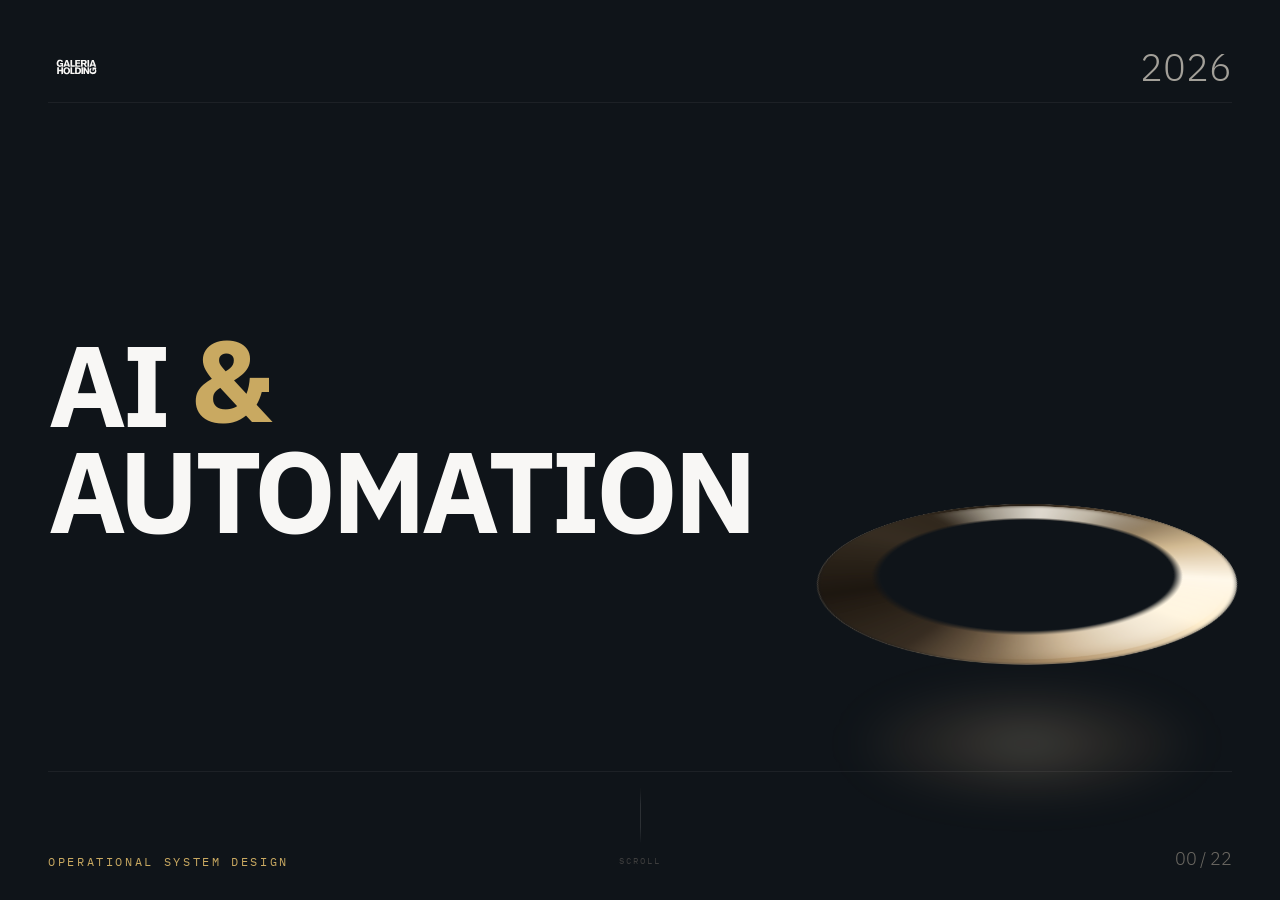
==== commit f8004cc5: "feat: capa v4 · anel 3D tilted branco-quente + layout centralizado Substitui o anel cromático espect" ====
--- a/index.html
+++ b/index.html
@@ -74,26 +74,21 @@
       </div>
 
       <!-- ===========================================================
-           Elemento visual · anel 3D com aberração cromática
-           Inspirado em efeitos de luz refratada (Apple Vision Pro).
-           Estrutura de divs com conic-gradient + radial mask + blur,
-           rotacionando continuamente. Múltiplas camadas com hue-rotate
-           e blend modes simulam separação RGB realista de prisma.
+           Elemento visual · anel 3D em perspectiva oblíqua
+           Inspiração: torus cromado tilted em rotação contínua.
+           Tons de branco quente + cream + ouro (sem espectro RGB).
+           CSS 3D transform: perspective + rotateX recria o ângulo
+           de visão lateral; rotateZ contínuo faz a luz percorrer.
            =========================================================== -->
       <div class="intro__viz" aria-hidden="true">
-        <div class="ring-3d">
-          <!-- Halo difuso externo · respiração luminosa -->
-          <div class="ring-3d__halo"></div>
-          <!-- Anel base com gradiente espectral (camada principal) -->
-          <div class="ring-3d__spectrum"></div>
-          <!-- Aberração cromática · cópia deslocada em vermelho -->
-          <div class="ring-3d__spectrum ring-3d__spectrum--r"></div>
-          <!-- Aberração cromática · cópia deslocada em azul -->
-          <div class="ring-3d__spectrum ring-3d__spectrum--b"></div>
-          <!-- Highlight especular branco · simula reflexão de luz -->
-          <div class="ring-3d__highlight"></div>
-          <!-- Sombra interna · dá profundidade volumétrica -->
-          <div class="ring-3d__shadow"></div>
+        <div class="ring-3d-stage">
+          <div class="ring-3d">
+            <div class="ring-3d__base"></div>
+            <div class="ring-3d__shine"></div>
+            <div class="ring-3d__shine ring-3d__shine--alt"></div>
+            <div class="ring-3d__rim"></div>
+          </div>
+          <div class="ring-3d__floor-glow"></div>
         </div>
       </div>
     </section>
--- a/styles.css
+++ b/styles.css
@@ -6123,10 +6123,11 @@
 
 .intro {
   flex: 1;
-  display: flex;
-  flex-direction: column;
-  justify-content: space-between;
+  display: grid;              /* grid resolve centralização vertical sem conflitos */
+  grid-template-rows: auto 1fr auto;
   width: 100%;
+  height: 100%;               /* parent vira display:block no deck mode; força full height */
+  min-height: calc(100vh - var(--space-7) * 2);
   gap: var(--space-6);
 }
 
@@ -6156,7 +6157,7 @@
   color: var(--t2);
 }
 
-/* ---- Center: AI & Automation gigante ---- */
+/* ---- Center: AI & Automation gigante (centralizado vertical no grid .intro) ---- */
 .intro__name {
   font-family: var(--font-d);
   font-weight: 700;
@@ -6169,6 +6170,7 @@
   display: flex;
   flex-direction: column;
   align-items: flex-start;
+  align-self: center;        /* centraliza verticalmente na linha 1fr do grid */
 }
 
 .intro__name-line {
@@ -6486,167 +6488,169 @@
 }
 
 /* ==========================================================================
-   CAPA · ELEMENTO VISUAL · ANEL 3D COM ABERRAÇÃO CROMÁTICA (intro__viz)
-   Anel rotativo com luz refratada — espectro vermelho/amarelo/branco/azul
-   passando ao longo do contorno. Múltiplas camadas com hue-rotate +
-   blend modes simulam separação RGB realista de prisma (chromatic
-   aberration). Halo difuso externo e highlight especular reforçam
-   sensação de volume e luz dinâmica.
-
-   Implementação 100% CSS: conic-gradient + radial mask (donut) + blur +
-   transform rotate infinite. Sem JS, sem WebGL.
+   CAPA · ELEMENTO VISUAL · ANEL 3D EM PERSPECTIVA (intro__viz)
+   Torus tilted (perspectiva oblíqua) com rotação contínua, em tons
+   branco quente + cream + ouro. Inspirado em renders 3D cinematográficos
+   de objetos cromados/iridescentes vistos de ângulo lateral.
+
+   Técnica: container com perspective + perspective-origin desloca o
+   vanishing point pra cima; .ring-3d aplica rotateX(70deg) para o
+   tilt visual; o conic-gradient interno do .ring-3d__base gira (rotateZ)
+   por dentro, simulando a luz percorrendo o aro continuamente.
+
+   Posicionamento: canto inferior direito do slide-capa.
    ========================================================================== */
 .intro__viz {
   position: absolute;
-  top: 50%;
+  bottom: calc(var(--dock-h, 0px) + var(--space-7));
   right: var(--space-7);
-  transform: translateY(-50%);
-  width: clamp(260px, 28vw, 420px);
-  height: clamp(260px, 28vw, 420px);
+  width: clamp(280px, 32vw, 480px);
+  height: clamp(280px, 32vw, 480px);
   pointer-events: none;
   z-index: 0;
   opacity: 0;
   animation: viz-fade-in 1400ms var(--ease-out) 600ms forwards;
+  perspective: 900px;
+  perspective-origin: 50% 35%;
 }
 
 /* Exceção ao zero-radius Bauhaus: este é o ÚNICO elemento orgânico do
    design system. Override com !important para vencer a regra global
    *,*::before,*::after { border-radius: 0 !important; }. */
+.ring-3d-stage,
 .ring-3d,
-.ring-3d__halo,
-.ring-3d__spectrum,
-.ring-3d__highlight,
-.ring-3d__shadow {
+.ring-3d__base,
+.ring-3d__shine,
+.ring-3d__rim,
+.ring-3d__floor-glow {
   border-radius: 50% !important;
 }
 
-.ring-3d {
+.ring-3d-stage {
   position: relative;
   width: 100%;
   height: 100%;
-  isolation: isolate;          /* permite blend-modes locais sem vazar */
-  animation: ring-spin 18s linear infinite;
-}
-
-/* ---- Halo difuso externo · respira lentamente ---- */
-.ring-3d__halo {
-  position: absolute;
-  inset: -12%;
-  border-radius: 50%;
-  background: radial-gradient(
-    circle at 50% 50%,
-    rgba(255, 235, 200, 0.18) 0%,
-    rgba(255, 180, 100, 0.10) 30%,
-    rgba(80, 120, 220, 0.08) 55%,
-    transparent 72%
-  );
-  filter: blur(18px);
-  animation: ring-halo-pulse 6s ease-in-out infinite;
-}
-
-/* ---- Camada base · gradiente espectral percorrendo o anel ----
-   conic-gradient cria a passagem de cor no contorno; o radial mask
-   recorta o disco em formato de anel (donut). */
-.ring-3d__spectrum {
+  transform-style: preserve-3d;
+}
+
+/* ---- Anel · aplica o tilt 3D + container das camadas que rotacionam ---- */
+.ring-3d {
   position: absolute;
   inset: 0;
-  border-radius: 50%;
+  transform-style: preserve-3d;
+  transform: rotateX(72deg);
+  animation: ring-tilt-wobble 9s ease-in-out infinite;
+}
+
+/* ---- Base do anel · conic-gradient em branco quente percorre o aro
+   O rotateZ interno faz a luz "viajar" pelo aro independentemente do tilt. */
+.ring-3d__base {
+  position: absolute;
+  inset: 0;
   background: conic-gradient(
     from 0deg,
-    transparent 0deg,
-    rgba(40, 80, 200, 0.0)  18deg,
-    rgba(70, 130, 230, 0.7) 30deg,
-    rgba(120, 200, 255, 1)  42deg,
-    rgba(255, 255, 255, 1)  58deg,
-    rgba(255, 230, 180, 1)  74deg,
-    rgba(255, 180, 80, 1)   90deg,
-    rgba(255, 80, 40, 1)    110deg,
-    rgba(180, 30, 60, 0.7)  140deg,
-    rgba(40, 20, 80, 0.3)   180deg,
-    transparent             220deg,
-    transparent             360deg
+    rgba(40, 30, 20, 0.95)   0deg,
+    rgba(120, 95, 65, 0.7)   30deg,
+    rgba(220, 195, 155, 0.95) 70deg,
+    rgba(255, 248, 235, 1)    100deg,
+    rgba(255, 240, 210, 1)    130deg,
+    rgba(210, 175, 130, 0.85) 170deg,
+    rgba(80, 60, 40, 0.6)     210deg,
+    rgba(30, 22, 14, 0.9)     250deg,
+    rgba(70, 55, 38, 0.7)     300deg,
+    rgba(40, 30, 20, 0.95)    360deg
   );
-  -webkit-mask: radial-gradient(circle at 50% 50%, transparent 44%, #000 47%, #000 96%, transparent 100%);
-          mask: radial-gradient(circle at 50% 50%, transparent 44%, #000 47%, #000 96%, transparent 100%);
-  filter: blur(3px) saturate(1.15);
-}
-
-/* ---- Aberração cromática · cópia deslocada em RED ----
-   Hue-rotate negativo desloca o espectro inteiro para vermelho;
-   pequeno transform offset + screen blend cria o "vazamento" cromático
-   típico de prismas / lentes refrativas. */
-.ring-3d__spectrum--r {
-  filter: blur(5px) hue-rotate(-25deg) saturate(1.4);
-  mix-blend-mode: screen;
-  opacity: 0.7;
-  transform: rotate(-2deg) scale(1.015);
-}
-
-/* ---- Aberração cromática · cópia deslocada em BLUE ---- */
-.ring-3d__spectrum--b {
-  filter: blur(5px) hue-rotate(30deg) saturate(1.3);
-  mix-blend-mode: screen;
-  opacity: 0.6;
-  transform: rotate(2deg) scale(0.985);
-}
-
-/* ---- Highlight especular branco · simula reflexão de luz forte ----
-   Arco branco de ~80deg posicionado no topo, blur intenso para
-   parecer um "hot spot" de luz percorrendo o anel. */
-.ring-3d__highlight {
+  -webkit-mask: radial-gradient(circle at 50% 50%, transparent 50%, #000 53%, #000 95%, transparent 99%);
+          mask: radial-gradient(circle at 50% 50%, transparent 50%, #000 53%, #000 95%, transparent 99%);
+  filter: blur(2px) saturate(1.05);
+  animation: ring-luma-spin 12s linear infinite;
+}
+
+/* ---- Camada de brilho · arco branco-quente especular ---- */
+.ring-3d__shine {
   position: absolute;
   inset: 2%;
-  border-radius: 50%;
   background: conic-gradient(
-    from 285deg,
-    transparent 0deg,
-    rgba(255, 255, 255, 0.0)  20deg,
-    rgba(255, 255, 255, 0.85) 50deg,
-    rgba(255, 255, 255, 1)    75deg,
-    rgba(255, 255, 255, 0.6)  100deg,
-    transparent               140deg,
-    transparent               360deg
+    from 300deg,
+    transparent              0deg,
+    rgba(255, 255, 255, 0)   25deg,
+    rgba(255, 248, 230, 0.6) 45deg,
+    rgba(255, 250, 240, 0.95) 65deg,
+    rgba(255, 248, 230, 0.7) 85deg,
+    transparent              110deg,
+    transparent              360deg
   );
-  -webkit-mask: radial-gradient(circle at 50% 50%, transparent 46%, #000 48%, #000 94%, transparent 100%);
-          mask: radial-gradient(circle at 50% 50%, transparent 46%, #000 48%, #000 94%, transparent 100%);
+  -webkit-mask: radial-gradient(circle at 50% 50%, transparent 52%, #000 55%, #000 92%, transparent 96%);
+          mask: radial-gradient(circle at 50% 50%, transparent 52%, #000 55%, #000 92%, transparent 96%);
   filter: blur(6px);
   mix-blend-mode: screen;
-  opacity: 0.95;
-}
-
-/* ---- Sombra interna do anel · dá profundidade volumétrica ----
-   Gradiente radial mais escuro no interior + um pouco de blur. */
-.ring-3d__shadow {
+  opacity: 0.9;
+  animation: ring-luma-spin 10s linear infinite reverse;
+}
+.ring-3d__shine--alt {
+  filter: blur(10px);
+  mix-blend-mode: screen;
+  opacity: 0.55;
+  animation-duration: 17s;
+  animation-direction: normal;
+  transform: rotate(140deg);
+}
+
+/* ---- Rim · borda fina externa para definição do aro ---- */
+.ring-3d__rim {
   position: absolute;
   inset: 0;
-  border-radius: 50%;
+  border: 1px solid rgba(255, 245, 220, 0.18);
+  pointer-events: none;
+}
+
+/* ---- Brilho difuso no chão · marca a "sombra de luz" do anel ----
+   Posicionado abaixo, projeta um glow elíptico no plano imaginário. */
+.ring-3d__floor-glow {
+  position: absolute;
+  left: 50%;
+  bottom: -8%;
+  transform: translateX(-50%);
+  width: 90%;
+  height: 30%;
   background: radial-gradient(
-    circle at 50% 50%,
-    rgba(0, 0, 0, 0.85) 0%,
-    rgba(0, 0, 0, 0.6) 38%,
-    transparent 46%
+    ellipse at 50% 50%,
+    rgba(255, 235, 200, 0.22) 0%,
+    rgba(255, 200, 140, 0.10) 35%,
+    transparent 70%
   );
+  filter: blur(20px);
   pointer-events: none;
-  z-index: -1;
+  animation: ring-floor-pulse 6s ease-in-out infinite;
 }
 
 /* ---- Animações ---- */
 @keyframes viz-fade-in {
-  from { opacity: 0; transform: translateY(-50%) scale(0.94); }
-  to   { opacity: 1; transform: translateY(-50%) scale(1); }
-}
-@keyframes ring-spin {
+  from { opacity: 0; transform: translateY(20px) scale(0.94); }
+  to   { opacity: 1; transform: translateY(0)    scale(1); }
+}
+@keyframes ring-luma-spin {
   from { transform: rotate(0deg); }
   to   { transform: rotate(360deg); }
 }
-@keyframes ring-halo-pulse {
-  0%, 100% { opacity: 0.7; transform: scale(1); }
-  50%      { opacity: 1;   transform: scale(1.04); }
+/* Pequena oscilação no tilt — suaviza a rotação plana, sugere flutuação */
+@keyframes ring-tilt-wobble {
+  0%, 100% { transform: rotateX(72deg) rotateY(0deg); }
+  50%      { transform: rotateX(68deg) rotateY(-3deg); }
+}
+@keyframes ring-floor-pulse {
+  0%, 100% { opacity: 0.85; transform: translateX(-50%) scale(1); }
+  50%      { opacity: 1;    transform: translateX(-50%) scale(1.08); }
 }
 
 /* ---- Acessibilidade · respeita prefers-reduced-motion ---- */
 @media (prefers-reduced-motion: reduce) {
-  .ring-3d, .ring-3d__halo { animation: none; }
+  .ring-3d,
+  .ring-3d__base,
+  .ring-3d__shine,
+  .ring-3d__floor-glow {
+    animation: none;
+  }
 }
 
 /* ---- Mobile · oculta a viz (compete com tipografia em telas estreitas) ---- */
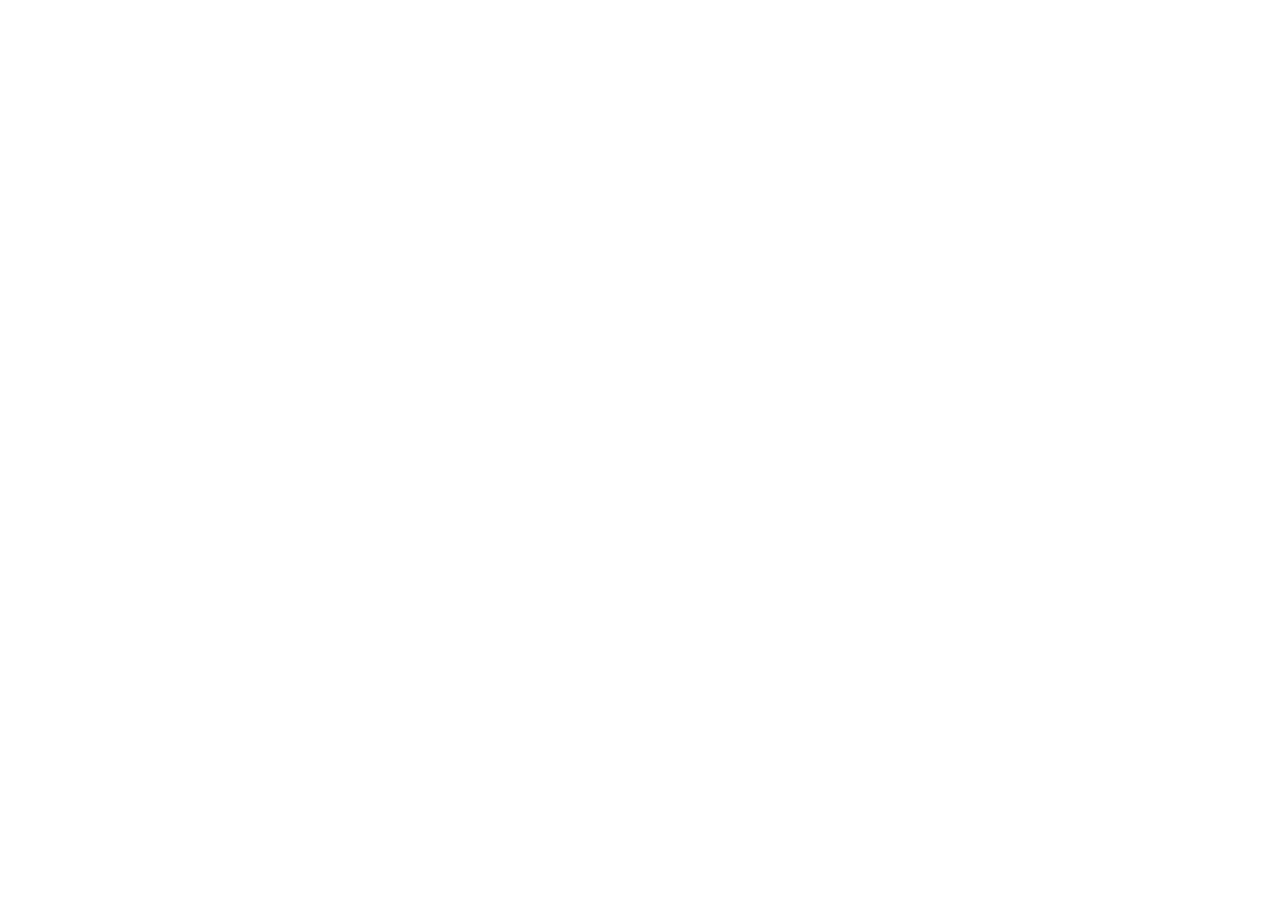
==== commit 5a319255: "feat: Galeria Hub SSO gate (Modo 1 — vanilla JS) Adiciona hub-auth.js com AuthGate client-side: veri" ====
--- a/index.html
+++ b/index.html
@@ -13,6 +13,8 @@
   <link href="https://fonts.googleapis.com/css2?family=IBM+Plex+Sans:wght@300;400;500;600;700&family=IBM+Plex+Mono:wght@400;500&family=Inter+Tight:wght@300;400;500;600;700&display=swap" rel="stylesheet" />
 
   <link rel="stylesheet" href="styles.css" />
+  <!-- Galeria Hub SSO — gate de autenticação (deve vir antes do </head>) -->
+  <script src="hub-auth.js"></script>
 </head>
 
 <body class="is-on-cover">
@@ -94,8 +96,20 @@
     </section>
 
     <!-- ============================================================ -->
-    <!-- SLIDE 01 · A Visão                                            -->
-    <!-- ============================================================ -->
+    <!-- SLIDE 01 · A Visão · Sistema operacional que se reinventa
+         Talking track (apresentador):
+         "Eu poderia começar com dados de produtividade ou ROI. Mas
+         quero começar com uma pergunta: qual é o modelo operacional
+         da Galeria Holding hoje? A resposta é: não temos um. Temos
+         processos descentralizados que dependem de pessoas. O que
+         vamos desenhar nos próximos 3 anos é uma arquitetura que nos
+         permite escalar sem crescimento linear de custos. Mas — e
+         isso é importante — não é um plano rígido. A tecnologia de IA
+         muda drasticamente a cada mês. Então nossa estrutura é feita
+         para iterar. A cada mês revisamos, atualizamos, incorporamos
+         novas capacidades que surgem. Somos como a DeepSeek — fazemos
+         mais com menos, iteramos mais rápido que os concorrentes."
+         ============================================================ -->
     <section id="sec-01" class="section section--cover" data-section="01" data-ato="I">
       <div class="aurora" aria-hidden="true">
         <div class="aurora__blob aurora__blob--a"></div>
@@ -107,11 +121,12 @@
         <div class="section__label" data-reveal>Ato I · 01 · A Visão</div>
 
         <h1 class="cover__headline">
-          <span class="cover__line cover__line--mute" data-stagger="0">Vamos desenhar o sistema operacional de IA para toda a holding.</span>
-          <span class="cover__line cover__line--accent" data-stagger="1">Começando pela agência.</span>
+          <span class="cover__line cover__line--mute" data-stagger="0">Vamos desenhar o sistema operacional da holding para os próximos 3 anos.</span>
+          <span class="cover__line cover__line--accent" data-stagger="1">Mas não é um plano engessado.</span>
+          <span class="cover__line cover__line--accent" data-stagger="2">É uma estrutura que se reinventa a cada mês conforme a tecnologia evolui.</span>
         </h1>
 
-        <p class="cover__caption" data-stagger="2">
+        <p class="cover__caption" data-stagger="3">
           Marcelo Azevedo · Founder, AI &amp; Automation
         </p>
       </div>
@@ -215,7 +230,7 @@
           <div class="section__label" data-reveal>Ato I · 04 · 95% Falham</div>
           <h2 class="h2 big-statement" data-reveal>
             95% dos projetos de IA fracassam.<br />
-            <span class="accent-text">Nós vamos suceder porque medimos tudo, encerramos projetos ruins rapidamente e exigimos comprovação financeira.</span>
+            <span class="accent-text">Nós vamos conseguir porque medimos tudo, encerramos projetos ruins rapidamente e exigimos comprovação financeira.</span>
           </h2>
         </header>
 
@@ -251,18 +266,29 @@
     </section>
 
     <!-- ============================================================ -->
-    <!-- SLIDE 05 · Laboratório → Destino                              -->
-    <!-- ============================================================ -->
+    <!-- SLIDE 05 · Laboratório · ágil e iterativo (DeepSeek-style)
+         Talking track (apresentador):
+         "Por que começamos pela agência? Porque é onde conseguimos
+         iterar mais rápido. Aqui temos a maior densidade de processos
+         repetitivos, equipes habituadas a mudanças rápidas, e
+         infraestrutura técnica madura. Isso significa que conseguimos
+         testar uma automação, validar com dados reais, e iterar em
+         semanas — não meses. Quando algo funciona aqui, escalamos
+         para o resto do grupo. Mas o ponto não é 'pequeno e seguro'.
+         É 'ágil e iterativo'. Somos como a DeepSeek — fazemos
+         experimentos rápidos, aprendemos rápido, descartamos o que
+         não funciona, e escalamos o que funciona."
+         ============================================================ -->
     <section id="sec-05" class="section" data-section="05" data-ato="II">
       <div class="container">
         <header class="section__header">
           <div class="section__label" data-reveal>Ato II · 05 · Laboratório → Destino</div>
           <h2 class="h2 big-statement" data-reveal>
-            A agência é nosso laboratório de testes.<br />
-            <span class="accent-text">A holding é o destino final da escala.</span>
-          </h2>
-          <p class="section__sub" data-reveal>
-            Iniciamos onde temos a maior densidade de processos e a infraestrutura técnica mais madura. Quando o modelo gerar retorno comprovado, escalamos para o resto do grupo com risco praticamente zero.
+            A agência é nosso laboratório. Não porque é pequeno.<br />
+            <span class="accent-text">Porque é onde testamos, aprendemos e nos reinventamos rapidamente antes de escalar.</span>
+          </h2>
+          <p class="section__sub" data-reveal>
+            Aqui conseguimos testar uma automação, validar com dados reais e iterar em <strong>semanas — não meses</strong>. Quando algo funciona, escalamos para o resto do grupo com risco praticamente zero.
           </p>
         </header>
 
@@ -358,18 +384,33 @@
     </section>
 
     <!-- ============================================================ -->
-    <!-- SLIDE 07 · NOVO · Modelo de Negócio Transformado              -->
-    <!-- ============================================================ -->
+    <!-- SLIDE 07 · Modelo de Negócio · máquina de inovação comercial
+         Talking track (apresentador):
+         "Este é o slide mais importante. No modelo tradicional de
+         agência, eficiência é punida. Se entregamos mais rápido,
+         cobramos menos. A automação com IA permite romper essa
+         barreira. Mas aqui está o diferencial: não vamos ficar presos
+         a um modelo de sucesso fee ou entregáveis. A cada mês,
+         conforme novas capacidades de IA surgem, vamos testar novos
+         modelos comerciais. Pode ser cobrança por KPI. Pode ser
+         cobrança por resultado. Pode ser modelos híbridos que a gente
+         nem imagina hoje. O ponto é: a mesma equipe vai ter capacidade
+         para atender mais contas sem novas contratações. E o tempo
+         economizado pelas automações vai se transformar em margem
+         líquida. Não estamos apenas automatizando processos. Estamos
+         criando uma máquina de inovação comercial que se reinventa
+         constantemente."
+         ============================================================ -->
     <section id="sec-07" class="section" data-section="07" data-ato="II">
       <div class="container">
         <header class="section__header">
           <div class="section__label" data-reveal>Ato II · 07 · Modelo de Negócio</div>
           <h2 class="h2 big-statement" data-reveal>
-            A eficiência interna nos dá o poder de migrar do modelo de hora/homem<br />
-            <span class="accent-text">para modelos comerciais que multiplicam nossa margem de lucro.</span>
-          </h2>
-          <p class="section__sub" data-reveal>
-            No modelo tradicional, eficiência é punida: entregamos mais rápido, cobramos menos. A automação rompe essa barreira ao transformar tempo economizado em margem líquida direta.
+            A eficiência interna nos dá o poder de mudar como a gente ganha dinheiro.<br />
+            <span class="accent-text">Mas não é um modelo fixo. É um modelo que evolui conforme a tecnologia permite novas formas de precificar e entregar.</span>
+          </h2>
+          <p class="section__sub" data-reveal>
+            No modelo tradicional, eficiência é punida: entregamos mais rápido, cobramos menos. A cada mês testamos novos modelos comerciais — delivery, success fee, cobrança por KPI, por resultado, híbridos que ainda nem imaginamos. O tempo economizado vira margem líquida direta.
           </p>
         </header>
 
@@ -574,7 +615,7 @@
         <header class="section__header">
           <div class="section__label" data-reveal>Ato II · 11 · Duas Camadas</div>
           <h2 class="h2 big-statement" data-reveal>
-            Em 60 dias, todos na holding veem valor prático.<br />
+            Em 60 dias, a Galeria começa a enxergar o valor prático.<br />
             <span class="accent-text">Em 6 meses, as automações profundas geram impacto estrutural.</span>
           </h2>
           <p class="section__sub" data-reveal>
@@ -585,7 +626,7 @@
         <div class="hero-anchor" data-reveal>
           <span class="hero-anchor__num magnet" data-magnet>60 <span class="hero-anchor__unit">dias</span></span>
           <p class="hero-anchor__caption">
-            Prazo para implementação das Ferramentas Universais em todas as empresas da holding.
+            Prazo para implementação das Ferramentas Universais na Galeria. É o cartão de visitas — valor prático imediato.
           </p>
         </div>
 
@@ -782,10 +823,7 @@
         </div>
 
         <div class="calc-stack" data-reveal>
-          <div class="calc-row"><span class="calc-row__key">Marcelo Azevedo · Head / Founder <em>(R$ 36.000 × 1.5×)</em></span><span class="calc-row__val">R$ 648.000/ano</span></div>
-          <div class="calc-row"><span class="calc-row__key">João Silva · Product Design Lead <em>(R$ 18.000 × 1.5×)</em></span><span class="calc-row__val">R$ 324.000/ano</span></div>
-          <div class="calc-row"><span class="calc-row__key">3 Desenvolvedores · Engenharia de IA <em>(R$ 12.000 × 3 × 1.5×)</em></span><span class="calc-row__val">R$ 648.000/ano</span></div>
-          <div class="calc-row calc-row--emph"><span class="calc-row__key">Subtotal Pessoas · Equipe central da unidade</span><span class="calc-row__val accent-text">R$ 1.620.000</span></div>
+          <div class="calc-row calc-row--emph"><span class="calc-row__key">Total anual em folha · 5 FTEs <em>(massa salarial × 1.5× fully-loaded)</em></span><span class="calc-row__val accent-text">R$ 1.620.000</span></div>
         </div>
 
         <aside class="callout-soft" data-reveal>
@@ -946,8 +984,8 @@
         <header class="section__header">
           <div class="section__label" data-reveal>Ato IV · 19 · Liderança Interna</div>
           <h2 class="h2 big-statement" data-reveal>
-            Esta unidade é liderada por quem conhece profundamente os processos<br />
-            <span class="accent-text">e tem o capital reputacional necessário para introduzir mudanças reais.</span>
+            Essa unidade é liderada por alguém de dentro, que conhece os processos e as lideranças,<br />
+            <span class="accent-text">e continuará aqui durante todo o processo.</span>
           </h2>
           <p class="section__sub" data-reveal>
             A transformação não é imposta de cima para baixo. É construída de dentro para fora — por quem fica accountable pelos resultados.
@@ -1029,6 +1067,19 @@
     <!-- ============================================================ -->
     <!-- SLIDE 21 · A Decisão de Arquitetura                           -->
     <!-- ============================================================ -->
+    <!-- SLIDE 21 · A Decisão · arquitetura que se reinventa
+         Talking track (apresentador):
+         "(Pausa de 3 segundos.)
+         Em 3 anos, teremos uma de duas arquiteturas. Ou um modelo
+         operacional que se reinventa constantemente — onde a cada mês
+         testamos novas capacidades de IA, novos modelos comerciais,
+         novas formas de trabalhar. Onde somos como a DeepSeek:
+         fazemos mais com menos, iteramos mais rápido que os
+         concorrentes, e nos mantemos à frente. Ou continuaremos como
+         hoje — descentralizados, dependentes de pessoas, com
+         desperdício invisível. Esperando que a próxima onda de
+         tecnologia nos alcance. A escolha que você faz hoje determina
+         qual desses dois cenários será realidade em 2029. Obrigado." -->
     <section id="sec-21" class="section section--close" data-section="21" data-ato="IV">
       <div class="aurora aurora--mirror" aria-hidden="true">
         <div class="aurora__blob aurora__blob--a"></div>
@@ -1040,14 +1091,11 @@
         <div class="section__label" data-reveal>Ato IV · 21 · A Decisão É de Hoje</div>
 
         <h2 class="cover__headline cover__headline--close">
-          <span class="cover__line cover__line--mute" data-stagger="0">Essa decisão não é sobre IA.</span>
-          <span class="cover__line cover__line--mute" data-stagger="1">Não é sobre tecnologia.</span>
-          <span class="cover__line" data-stagger="2">É sobre qual será a arquitetura operacional da Galeria Holding</span>
-          <span class="cover__line" data-stagger="3">nos próximos 3 anos.</span>
-          <span class="cover__line cover__line--final" data-stagger="4">A escolha é de hoje.</span>
+          <span class="cover__line" data-stagger="0">Não estamos escolhendo uma tecnologia.</span>
+          <span class="cover__line cover__line--final" data-stagger="1">Estamos decidindo como a Galeria Holding vai trabalhar daqui pra frente.</span>
         </h2>
 
-        <div class="cover__signature" data-stagger="5" aria-label="Galeria Holding e AI &amp; Automation">
+        <div class="cover__signature" data-stagger="2" aria-label="Galeria Holding e AI &amp; Automation">
           <span class="cover__logo" role="img" aria-label="Galeria Holding"></span>
           <span class="cover__signature-divider" aria-hidden="true"></span>
           <span class="cover__signature-name">AI &amp; Automation</span>
--- a/styles.css
+++ b/styles.css
@@ -3252,24 +3252,48 @@
 }
 main.deck::-webkit-scrollbar { width: 0; height: 0; display: none; }
 
-/* Seções viram slides — 100vh exatos com snap */
+/* Seções viram slides · altura DINÂMICA (cresce com conteúdo) ----
+   - min-height: 100vh garante que o snap funcione mesmo em slides curtos
+     (a section ocupa pelo menos uma viewport)
+   - height/max-height NÃO são fixos: se o conteúdo exceder 100vh, a
+     section cresce naturalmente — sem cortar, sem scroll interno forçado
+   - O .container interno (regra abaixo) usa flex column + justify-content
+     center para centralizar VERTICALMENTE o conteúdo em slides curtos
+*/
 main.deck > .section {
-  display: block !important;
-  height: 100vh;
+  display: flex !important;
+  flex-direction: column;
   min-height: 100vh;
-  max-height: 100vh;
   width: 100%;
   scroll-snap-align: start;
   scroll-snap-stop: always;
-  overflow-y: auto;
   overflow-x: hidden;
-  padding: calc(var(--nav-h) + var(--space-6)) 0 calc(var(--dock-h) + var(--space-4));
+  padding: calc(var(--nav-h) + var(--space-5)) 0 calc(var(--dock-h) + var(--space-4));
   border-bottom: 0;
-  scrollbar-width: none;
-  -ms-overflow-style: none;
   position: relative;
 }
 main.deck > .section::-webkit-scrollbar { width: 0; display: none; }
+
+/* Container interno · regra universal de layout:
+   - flex column ocupando full height da section
+   - justify-content: center → conteúdo centralizado VERTICALMENTE
+   - align-items: stretch → children podem ocupar full width
+   - Conteúdo é alinhado à esquerda (text-align/align-items dos próprios
+     elementos child mantém a regra "grandes títulos à esquerda")
+   - Excludes covers (têm container--center próprio) e a sec-00 (capa custom) */
+main.deck > .section:not(.section--cover):not(.section--close):not(.section--intro) > .container {
+  flex: 1;
+  display: flex;
+  flex-direction: column;
+  justify-content: center;
+  align-items: stretch;
+  min-height: 0;        /* permite que o flex item respeite o parent */
+  gap: var(--space-5);
+}
+/* O .section__header e blocos diretos viram flex children sem encolher */
+main.deck > .section:not(.section--cover):not(.section--close):not(.section--intro) > .container > * {
+  flex-shrink: 0;
+}
 
 /* Container--center (cover) · alinhamento à esquerda, vertical safe-center.
    `safe center` evita que conteúdo alto saia para fora do topo (sob o nav). */
@@ -4973,13 +4997,14 @@
   margin-bottom: var(--space-2);
 }
 
-/* Magnet · elemento sutilmente atraído pelo cursor (JS aplica --mx --my) */
-.magnet {
-  transition: transform 320ms var(--ease-out);
-  will-change: transform;
-}
+/* Magnet · DESATIVADO (jun/2026). Mantemos a classe declarada como no-op
+   para que o atributo class="magnet" no HTML não cause erros visuais.
+   O JS de initMagnet() também foi neutralizado em script.js. */
+.magnet,
 .magnet:hover {
-  transform: translate3d(calc(var(--mx, 0) * 1px), calc(var(--my, 0) * 1px), 0);
+  transition: none;
+  transform: none !important;
+  will-change: auto;
 }
 
 /* ---- SLIDE 2 · Diagnóstico (4 itens editoriais) ---- */
@@ -5038,7 +5063,7 @@
   padding: var(--space-6) 0;
   border-top: 1px solid var(--border);
   border-bottom: 1px solid var(--border);
-  align-items: end;
+  align-items: start;
 }
 .stat-confront__num {
   font-family: var(--font-editorial);
